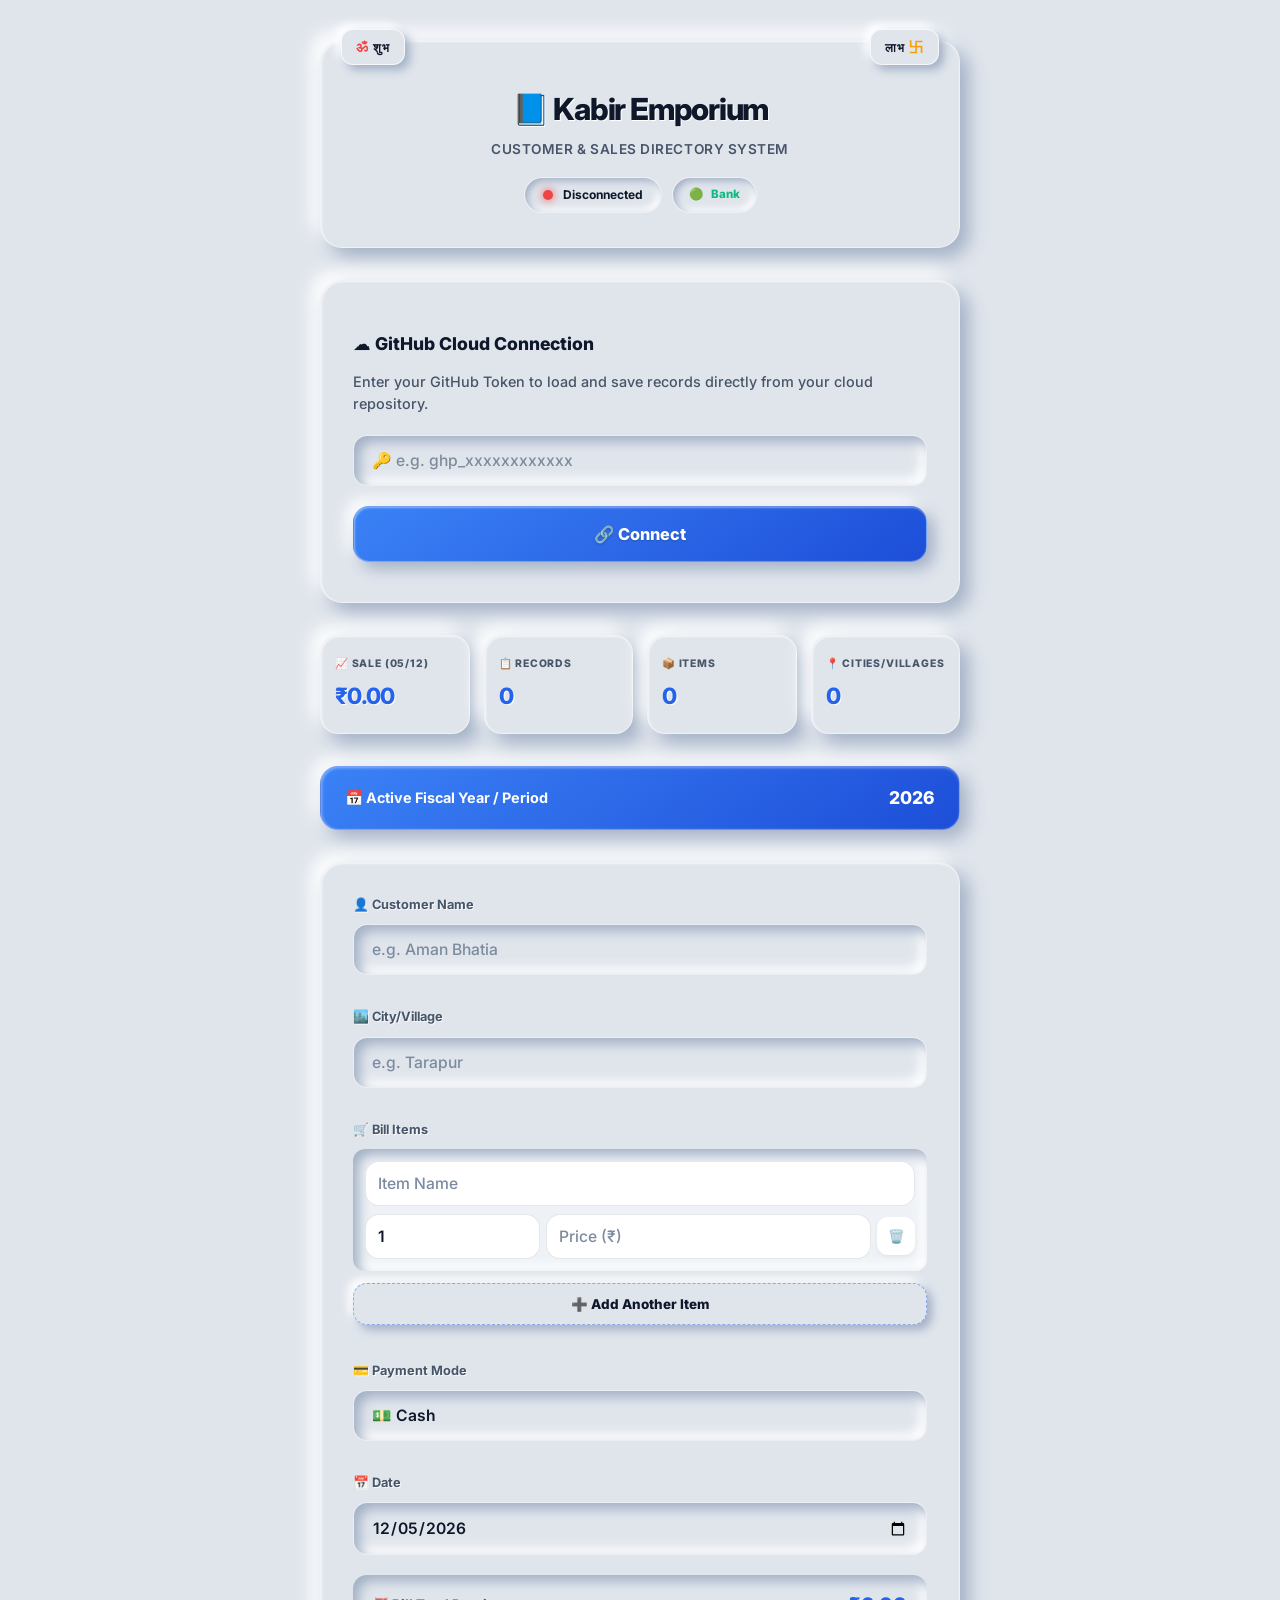
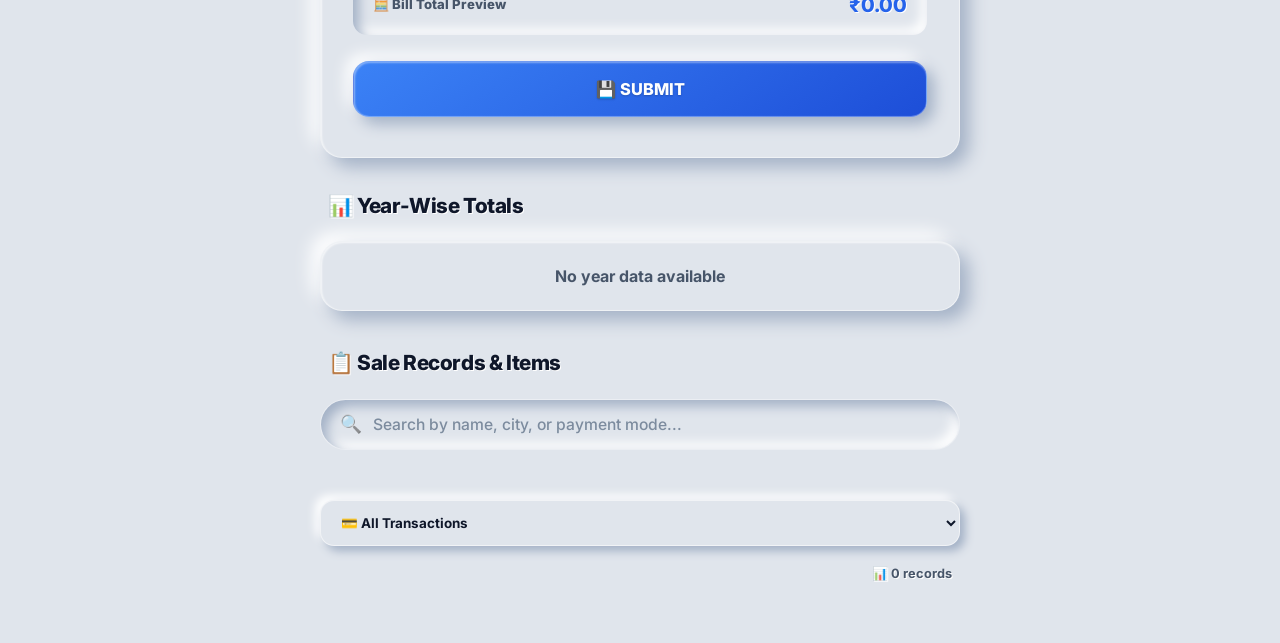
==== index.html @ f7dda031 "Update index.html" ====
<!DOCTYPE html>
<html lang="en">
<head>
  <meta charset="UTF-8">
  <meta name="viewport" content="width=device-width, initial-scale=1.0">
  <meta name="description" content="Customer directory for Kabir Emporium">
  <title>Kabir Emporium Directory</title>
  <link rel="icon" href="data:image/svg+xml,<svg xmlns='http://www.w3.org/2000/svg' viewBox='0 0 100 100'><text y='.9em' font-size='90'>📘</text></svg>">
  <link rel="preconnect" href="https://fonts.googleapis.com">
  <link rel="preconnect" href="https://fonts.gstatic.com" crossorigin>
  <link href="https://fonts.googleapis.com/css2?family=Inter:wght@400;500;600;700;800&display=swap" rel="stylesheet">
  <!-- Links to external style.css -->
  <link rel="stylesheet" href="style.css">
</head>
<body>

  <div class="container">
    <!-- Brand Header Card -->
    <div class="card-3d brand-header-card">
      <span class="shubh-labh-left"><span class="om-symbol">ॐ</span> शुभ</span>
      <span class="shubh-labh-right">लाभ <span class="swastik-symbol">卐</span></span>

      <div class="brand-info">
        <h1 class="brand-title">📘 Kabir Emporium</h1>
        <span class="brand-subtitle">Customer &amp; Sales Directory System</span>
      </div>

      <!-- Pill Container for forced same-line layout -->
      <div class="header-pills-row">
        <div class="sync-pill" onclick="toggleSettingsPanel()" title="Click to configure GitHub Token">
          <div id="status-dot" class="status-dot"></div>
          <span id="status-text">Connecting...</span>
        </div>

        <div id="bank-holiday-pill" class="bank-status-pill">
          <span id="bank-status-icon">🏦</span>
          <span id="bank-status-text">Checking Bank Status...</span>
        </div>
      </div>
    </div>

    <!-- GitHub Settings Panel -->
    <div id="settings-panel" class="card-3d card settings-panel form-card-static" style="display: none;">
      <h3 style="margin-bottom: 12px; font-size: 1.1rem; font-weight: 800;">☁️ GitHub Cloud Connection</h3>
      <p>Enter your GitHub Token to load and save records directly from your cloud repository.</p>
      <div class="form-group" style="margin-bottom: 20px;">
        <input type="password" id="gh-token" name="gh-token" class="form-control" placeholder="🔑 e.g. ghp_xxxxxxxxxxxx" autocomplete="current-password">
      </div>
      <button type="button" class="btn btn-primary" onclick="saveToken()">🔗 Connect</button>
    </div>

    <!-- Dashboard -->
    <div class="dashboard">
      <div class="card-3d stat-item">
        <span class="stat-label" id="stat-day-label">📈 Day Sale</span>
        <span class="stat-value" id="stat-day-sale">₹0.00</span>
      </div>
      <div class="card-3d stat-item">
        <span class="stat-label">📋 Records</span>
        <span class="stat-value" id="stat-records">0</span>
      </div>
      <div class="card-3d stat-item">
        <span class="stat-label">📦 Items</span>
        <span class="stat-value" id="stat-items">0</span>
      </div>
      <div class="card-3d stat-item">
        <span class="stat-label">📍 Cities/Villages</span>
        <span class="stat-value" id="stat-cities">0</span>
      </div>
    </div>

    <!-- Current Year Banner -->
    <div class="year-banner">
      <span>📅 Active Fiscal Year / Period</span>
      <span style="font-size: 1.1rem; font-weight: 800;" id="banner-year">2026</span>
    </div>

    <!-- Add / Edit Record Form -->
    <div class="card-3d card form-card-static">
      <form id="record-form">
        <input type="hidden" id="edit-record-id" name="edit-record-id" value="">

        <div style="display: grid; grid-template-columns: 1fr 1fr; gap: 12px;">
          <div class="form-group" style="grid-column: span 2;">
            <label for="cust-name">👤 Customer Name</label>
            <input type="text" id="cust-name" name="cust-name" list="customer-datalist" class="form-control" required placeholder="e.g. Aman Bhatia" oninput="autoFillCustomerCity()" autocomplete="name">
            <datalist id="customer-datalist"></datalist>
          </div>

          <div class="form-group" style="grid-column: span 2;">
            <label for="cust-city">🏙️ City/Village</label>
            <input type="text" id="cust-city" name="cust-city" class="form-control" required placeholder="e.g. Tarapur" autocomplete="address-level2">
          </div>

          <!-- Multiple Items Container -->
          <div class="form-group" style="grid-column: span 2;">
            <label>🛒 Bill Items</label>
            <div id="bill-items-wrapper" style="display:flex; flex-direction:column; gap:10px; margin-bottom:12px;">
              <!-- Dynamic rows injected here -->
            </div>
            <button type="button" class="btn-secondary-3d add-item-btn" onclick="addBillItemRow()">➕ Add Another Item</button>
          </div>

          <div class="form-group" style="grid-column: span 2;">
            <label for="payment-mode">💳 Payment Mode</label>
            <select id="payment-mode" name="payment-mode" class="form-control" onchange="toggleCreditFields()">
              <option value="Cash">💵 Cash</option>
              <option value="UPI">📱 UPI</option>
              <option value="Credit">📒 Credit (Udhar)</option>
            </select>
          </div>

          <!-- Credit Specific Fields (Hidden by default) -->
          <div id="credit-container" class="credit-box" style="grid-column: span 2; display: none;">
            <div class="form-group" style="margin-bottom: 12px;">
              <label for="credit-deposit">💰 Customer Deposit Amount (₹)</label>
              <input type="number" id="credit-deposit" name="credit-deposit" class="form-control" step="0.01" min="0" value="0" placeholder="e.g. 200.00" oninput="updateLiveTotal()">
            </div>
            <div class="credit-balance-row">
              <span>📌 Remaining Credit Balance:</span>
              <span id="remaining-credit-balance" style="color: var(--danger);">₹0.00</span>
            </div>
          </div>

          <div class="form-group" style="grid-column: span 2;">
            <label for="cust-date">📅 Date</label>
            <input type="date" id="cust-date" name="cust-date" class="form-control" required onchange="updateDashboard()">
          </div>
        </div>

        <div class="live-total-box">
          <span>🧮 Bill Total Preview</span>
          <span id="live-bill-total">₹0.00</span>
        </div>

        <button type="submit" class="btn-primary btn" id="save-btn" style="margin-top: 8px;">💾 SUBMIT</button>
        <button type="button" class="btn-secondary-3d" id="cancel-edit-btn" style="display: none; width: 100%; margin-top: 10px;" onclick="cancelEditMode()">❌ Cancel Editing</button>
      </form>
    </div>

    <!-- Year-Wise Summary Section -->
    <div class="records-section-header">
      <div class="records-title">📊 Year-Wise Totals</div>
    </div>
    <div id="year-summary-container" class="year-grid"></div>

    <!-- Records Section Header -->
    <div class="records-section-header">
      <div class="records-title">📋 Sale Records &amp; Items</div>
    </div>

    <!-- Search Bar -->
    <div class="search-wrapper">
      <span class="search-icon">🔍</span>
      <input type="text" id="search-bar" name="search-bar" class="form-control" placeholder="Search by name, city, or payment mode..." oninput="handleSearchInput()" autocomplete="off">
      <div id="search-suggestions" class="suggestions-dropdown"></div>
    </div>

    <!-- Hovering Cities Bar -->
    <div id="hovering-cities" class="hovering-cities-container"></div>

    <!-- Payment Filter Controls -->
    <div class="filter-controls">
      <select id="filter-payment" name="filter-payment" class="filter-select" onchange="renderRecords()">
        <option value="all">💳 All Transactions</option>
        <option value="Cash">💵 Cash Only</option>
        <option value="UPI">📱 UPI Only</option>
        <option value="Credit">📒 Credit Only</option>
        <option value="PendingCredit">📌 Pending Credit Balances</option>
      </select>
    </div>

    <div class="showing-text" id="showing-count">📊 0 records</div>

    <div id="records-container"></div>
  </div>

  <!-- Toast Notifications -->
  <div id="toast-container"></div>

  <!-- Confirm Modal -->
  <div class="modal-overlay" id="confirm-modal">
    <div class="modal-content">
      <div class="modal-title">⚠️ Delete Record?</div>
      <div class="modal-text">This will immediately update and sync to GitHub.</div>
      <div class="modal-actions">
        <button type="button" class="modal-btn modal-btn-cancel" onclick="closeModal()">❌ Cancel</button>
        <button type="button" class="modal-btn modal-btn-danger" id="confirm-delete-btn">🗑️ Delete &amp; Sync</button>
      </div>
    </div>
  </div>

  <!-- Links to external script.js -->
  <script src="script.js"></script>
</body>
</html>
---- style.css ----
:root {
  /* Neumorphic Soft-UI Base Palette */
  --bg-grad: #e0e5ec;
  --neu-bg: #e0e5ec;
  --surface-3d: linear-gradient(145deg, #f0f5fc, #caced4);
  --surface-hover-3d: linear-gradient(145deg, #f5f9ff, #d2d7de);
  --text-main: #0f172a;
  --text-muted: #475569;
  --border-highlight: rgba(255, 255, 255, 0.75);
  --border-shadow: rgba(163, 177, 198, 0.45);
  --accent: #2563eb;
  --accent-hover: #1d4ed8;
  --accent-depth: #1e3a8a;
  --danger: #ef4444;
  --danger-depth: #991b1b;
  --success: #10b981;
  --warning: #f59e0b;
  --radius: 22px;
  --focus-ring: rgba(37, 99, 235, 0.22);

  /* Neumorphic 3D Extruded & Carved Shadows */
  --shadow-3d: 
    9px 9px 18px #a3b1c6,
    -9px -9px 18px #ffffff,
    inset 1px 1px 2px rgba(255, 255, 255, 0.7);

  --shadow-3d-hover: 
    12px 12px 24px #97a6bc,
    -12px -12px 24px #ffffff,
    inset 1px 1px 2px rgba(255, 255, 255, 0.9);

  --shadow-pressed: 
    inset 6px 6px 12px #a3b1c6,
    inset -6px -6px 12px #ffffff;

  --shadow-pressed-sm: 
    inset 3px 3px 7px #a3b1c6,
    inset -3px -3px 7px #ffffff;

  --transition-smooth: all 0.3s cubic-bezier(0.16, 1, 0.3, 1);
  --transition-spring: all 0.5s cubic-bezier(0.34, 1.56, 0.64, 1);
}

html {
  scroll-behavior: smooth;
}

*, *::before, *::after {
  box-sizing: border-box;
}

body {
  margin: 0;
  font-family: 'Inter', system-ui, -apple-system, BlinkMacSystemFont, sans-serif;
  background: var(--neu-bg);
  color: var(--text-main);
  padding: 40px 16px;
  line-height: 1.5;
  -webkit-font-smoothing: antialiased;
}

input, button, textarea, select {
  font-family: inherit;
}

.container {
  max-width: 640px;
  margin: 0 auto;
  perspective: 1500px;
  animation: fadeIn 0.6s var(--transition-smooth);
}

@keyframes fadeIn {
  from { opacity: 0; transform: translateY(20px) scale(0.98); }
  to { opacity: 1; transform: translateY(0) scale(1); }
}

/* 3D Neumorphic Core Card */
.card-3d {
  background: var(--neu-bg);
  border-radius: var(--radius);
  box-shadow: var(--shadow-3d);
  border: 1px solid rgba(255, 255, 255, 0.5);
  transition: var(--transition-spring);
  position: relative;
}

.card-3d:hover {
  box-shadow: var(--shadow-3d-hover);
  transform: translateY(-3px);
}

.form-card-static:hover {
  transform: none;
  box-shadow: var(--shadow-3d);
}

/* Brand Header Card */
.brand-header-card {
  padding: 38px 28px 28px;
  margin-bottom: 32px;
  display: flex;
  flex-direction: column;
  align-items: center;
  text-align: center;
  gap: 14px;
}

.header-pills-row {
  display: flex;
  gap: 10px;
  justify-content: center;
  align-items: center;
  flex-wrap: nowrap;
  width: 100%;
  overflow-x: auto;
  padding: 4px 2px 6px;
}

/* 3D Shubh Labh Badges */
.shubh-labh-left,
.shubh-labh-right {
  position: absolute;
  top: -12px;
  font-size: 0.75rem;
  font-weight: 800;
  color: var(--text-main);
  letter-spacing: 0.08em;
  background: var(--neu-bg);
  padding: 6px 14px;
  border-radius: 12px;
  box-shadow: 
    5px 5px 10px #a3b1c6,
    -5px -5px 10px #ffffff;
  border: 1px solid rgba(255, 255, 255, 0.75);
  animation: float3D 3s infinite ease-in-out alternate;
}

.om-symbol {
  color: var(--danger);
  font-size: 0.9rem;
}

.swastik-symbol {
  color: var(--warning);
  font-size: 0.9rem;
}

.shubh-labh-left { left: 20px; animation-delay: 0s; }
.shubh-labh-right { right: 20px; animation-delay: 1.5s; }

@keyframes float3D {
  0% { transform: translateY(0) rotateZ(-2deg); }
  100% { transform: translateY(-6px) rotateZ(2deg); }
}

.brand-info {
  display: flex;
  flex-direction: column;
  align-items: center;
  gap: 6px;
  margin-top: 8px;
}

.brand-title {
  font-size: 1.9rem;
  font-weight: 800;
  letter-spacing: -0.04em;
  color: var(--text-main);
  margin: 0;
  display: flex;
  align-items: center;
  justify-content: center;
  gap: 12px;
  text-shadow: 1px 1px 0 #ffffff;
}

.brand-subtitle {
  font-size: 0.85rem;
  font-weight: 600;
  color: var(--text-muted);
  letter-spacing: 0.04em;
  text-transform: uppercase;
}

/* Neumorphic Sync & Bank Pills */
.sync-pill {
  display: inline-flex;
  align-items: center;
  gap: 10px;
  background: var(--neu-bg);
  padding: 8px 18px;
  border-radius: 99px;
  font-size: 0.75rem;
  font-weight: 700;
  color: var(--text-main);
  box-shadow: var(--shadow-pressed-sm);
  border: 1px solid rgba(255, 255, 255, 0.4);
  transition: var(--transition-smooth);
  cursor: pointer;
  white-space: nowrap;
}

.sync-pill:hover {
  transform: scale(1.03);
}

@keyframes blink-sync {
  0%, 100% { opacity: 1; }
  50% { opacity: 0.3; }
}

@keyframes pulse-green {
  0% { box-shadow: 0 0 0 0 rgba(16, 185, 129, 0.7); }
  70% { box-shadow: 0 0 0 8px rgba(16, 185, 129, 0); }
  100% { box-shadow: 0 0 0 0 rgba(16, 185, 129, 0); }
}

.status-dot {
  width: 10px;
  height: 10px;
  border-radius: 50%;
  background: var(--text-muted);
  transition: var(--transition-smooth);
}

.status-dot.active {
  background: var(--success);
  box-shadow: 0 0 10px var(--success);
  animation: pulse-green 2s infinite;
}

.status-dot.error {
  background: var(--danger);
  box-shadow: 0 0 10px var(--danger);
}

.status-dot.syncing {
  background: var(--warning);
  box-shadow: 0 0 10px var(--warning);
  animation: blink-sync 1.2s infinite ease-in-out;
}

.bank-status-pill {
  display: inline-flex;
  align-items: center;
  gap: 8px;
  background: var(--neu-bg);
  padding: 8px 16px;
  border-radius: 99px;
  font-size: 0.72rem;
  font-weight: 800;
  color: var(--text-muted);
  box-shadow: var(--shadow-pressed-sm);
  border: 1px solid rgba(255, 255, 255, 0.4);
  transition: var(--transition-smooth);
  white-space: nowrap;
}

.bank-status-pill.closed {
  color: var(--danger);
}

.bank-status-pill.open {
  color: var(--success);
}

.card {
  padding: 32px;
  margin-bottom: 32px;
}

/* Neumorphic Year Banner */
.year-banner {
  background: linear-gradient(145deg, #3b82f6, #1d4ed8);
  color: #ffffff;
  padding: 18px 24px;
  border-radius: 18px;
  font-size: 0.9rem;
  font-weight: 700;
  display: flex;
  justify-content: space-between;
  align-items: center;
  margin-bottom: 32px;
  border: 1px solid rgba(255, 255, 255, 0.3);
  box-shadow: 
    8px 8px 18px #a3b1c6,
    -8px -8px 18px #ffffff,
    inset 1px 1px 3px rgba(255, 255, 255, 0.4);
  transition: var(--transition-spring);
}

.year-banner:hover {
  transform: translateY(-3px);
}

/* Dashboard 3D Grid */
.dashboard {
  display: grid;
  grid-template-columns: repeat(4, 1fr);
  gap: 14px;
  margin-bottom: 32px;
}

.stat-item {
  display: flex;
  flex-direction: column;
  gap: 8px;
  padding: 20px 14px;
  border-radius: 18px;
}

.stat-label {
  font-size: 0.65rem;
  font-weight: 800;
  color: var(--text-muted);
  text-transform: uppercase;
  letter-spacing: 0.08em;
}

.stat-value {
  font-size: 1.4rem;
  font-weight: 800;
  letter-spacing: -0.03em;
  color: var(--accent);
  text-shadow: 1px 1px 0 #ffffff;
}

@media (max-width: 480px) {
  .dashboard {
    grid-template-columns: 1fr 1fr;
    gap: 12px;
  }
}

/* Year-Wise Breakdown Grid */
.year-grid {
  display: grid;
  grid-template-columns: repeat(auto-fill, minmax(180px, 1fr));
  gap: 14px;
  margin-bottom: 36px;
}

.year-card {
  padding: 22px;
  display: flex;
  flex-direction: column;
  gap: 8px;
}

.year-card-title {
  font-size: 0.85rem;
  font-weight: 800;
  color: var(--text-muted);
  display: flex;
  justify-content: space-between;
  align-items: center;
}

.year-card-total {
  font-size: 1.35rem;
  font-weight: 800;
  letter-spacing: -0.02em;
  color: var(--text-main);
}

/* Neumorphic Carved Forms & Inputs */
.form-group {
  margin-bottom: 20px;
}

.form-group label {
  display: block;
  font-size: 0.8rem;
  font-weight: 700;
  color: var(--text-muted);
  margin-bottom: 10px;
  text-shadow: 1px 1px 0 rgba(255, 255, 255, 0.8);
}

.form-control {
  width: 100%;
  padding: 15px 18px;
  background: var(--neu-bg);
  border: 1px solid rgba(255, 255, 255, 0.35);
  border-radius: 14px;
  font-size: 0.98rem;
  font-weight: 600;
  color: var(--text-main);
  box-shadow: var(--shadow-pressed);
  transition: var(--transition-smooth);
  outline: none;
  appearance: none;
}

.form-control::placeholder {
  color: #7c8b9e;
  font-weight: 500;
}

.form-control:focus {
  border-color: rgba(37, 99, 235, 0.55);
  box-shadow: var(--shadow-pressed), 0 0 0 3px var(--focus-ring);
}

/* Credit & Live Total Carved Boxes */
.credit-box {
  background: var(--neu-bg);
  padding: 16px;
  border-radius: 16px;
  margin-bottom: 12px;
  box-shadow: var(--shadow-pressed);
}

.credit-balance-row {
  font-size: 0.85rem;
  font-weight: 700;
  color: var(--text-muted);
  display: flex;
  justify-content: space-between;
}

.live-total-box {
  background: var(--neu-bg);
  padding: 15px 20px;
  border-radius: 14px;
  display: flex;
  justify-content: space-between;
  align-items: center;
  margin-bottom: 18px;
  box-shadow: var(--shadow-pressed);
  font-weight: 800;
}

.live-total-box span:first-child {
  font-size: 0.82rem;
  color: var(--text-muted);
}

.live-total-box span:last-child {
  font-size: 1.25rem;
  color: var(--accent);
  text-shadow: 1px 1px 0 #ffffff;
}

/* Neumorphic 3D Buttons */
.btn {
  display: inline-block;
  width: 100%;
  padding: 17px;
  border-radius: 16px;
  font-size: 1.02rem;
  font-weight: 800;
  cursor: pointer;
  text-align: center;
  transition: all 0.15s ease;
  outline: none;
  touch-action: manipulation;
  user-select: none;
  -webkit-tap-highlight-color: transparent;
}

.btn-primary {
  background: linear-gradient(145deg, #3b82f6, #1d4ed8);
  color: #ffffff;
  border: 1px solid rgba(255, 255, 255, 0.3);
  box-shadow: 
    7px 7px 15px #a3b1c6,
    -7px -7px 15px #ffffff,
    inset 1px 1px 2px rgba(255, 255, 255, 0.4);
  text-shadow: 0 1px 2px rgba(0, 0, 0, 0.2);
  margin-bottom: 8px;
}

.btn-primary:hover {
  transform: translateY(-2px);
  filter: brightness(1.05);
}

.btn-primary:active {
  transform: translateY(2px);
  box-shadow: inset 4px 4px 8px rgba(15, 23, 42, 0.35);
}

.btn-primary:disabled {
  opacity: 0.6;
  cursor: not-allowed;
}

.btn-secondary-3d {
  flex: 1;
  min-width: 130px;
  background: var(--neu-bg);
  color: var(--text-main);
  border: 1px solid rgba(255, 255, 255, 0.55);
  padding: 12px 16px;
  border-radius: 14px;
  font-size: 0.84rem;
  font-weight: 800;
  cursor: pointer;
  display: inline-flex;
  align-items: center;
  justify-content: center;
  gap: 8px;
  box-shadow: 
    5px 5px 10px #a3b1c6,
    -5px -5px 10px #ffffff;
  transition: all 0.15s ease;
  margin-bottom: 4px;
}

.btn-secondary-3d:hover {
  transform: translateY(-2px);
  color: var(--accent);
}

.btn-secondary-3d:active {
  transform: translateY(1px);
  box-shadow: var(--shadow-pressed-sm);
}

.add-item-btn {
  width: 100%;
  border: 1px dashed rgba(37, 99, 235, 0.45);
}

/* Filter Controls */
.filter-controls {
  display: flex;
  gap: 10px;
  margin-bottom: 18px;
  flex-wrap: wrap;
  width: 100%;
}

.filter-select {
  flex: 1;
  min-width: 220px;
  width: 100%;
  padding: 13px 16px;
  border-radius: 14px;
  background: var(--neu-bg);
  border: 1px solid rgba(255, 255, 255, 0.55);
  font-size: 0.84rem;
  font-weight: 700;
  color: var(--text-main);
  box-shadow: 
    5px 5px 10px #a3b1c6,
    -5px -5px 10px #ffffff;
  cursor: pointer;
  outline: none;
}

.records-section-header {
  display: flex;
  justify-content: space-between;
  align-items: center;
  margin-bottom: 20px;
  padding: 0 8px;
}

.records-title {
  font-size: 1.3rem;
  font-weight: 800;
  letter-spacing: -0.02em;
  text-shadow: 1px 1px 0 #ffffff;
}

/* Search & Autocomplete */
.search-wrapper {
  position: relative;
  margin-bottom: 14px;
}

.search-wrapper input {
  padding-left: 52px;
  border-radius: 99px;
  background: var(--neu-bg);
}

.search-icon {
  position: absolute;
  left: 20px;
  top: 50%;
  transform: translateY(-50%);
  opacity: 0.65;
  font-size: 1.1rem;
  transition: var(--transition-smooth);
}

.search-wrapper input:focus ~ .search-icon {
  opacity: 1;
  color: var(--accent);
}

.suggestions-dropdown {
  position: absolute;
  top: calc(100% + 12px);
  left: 0;
  right: 0;
  background: var(--neu-bg);
  border-radius: 16px;
  box-shadow: var(--shadow-3d-hover);
  border: 1px solid rgba(255, 255, 255, 0.6);
  z-index: 100;
  max-height: 220px;
  overflow-y: auto;
  display: none;
  padding: 8px;
}

.suggestions-dropdown.active {
  display: block;
  animation: fadeIn 0.2s var(--transition-smooth);
}

.suggestion-item {
  padding: 12px 18px;
  font-size: 0.9rem;
  font-weight: 600;
  cursor: pointer;
  display: flex;
  justify-content: space-between;
  align-items: center;
  border-radius: 10px;
  transition: var(--transition-smooth);
}

.suggestion-item:hover {
  box-shadow: var(--shadow-pressed-sm);
  color: var(--accent);
}

/* Hovering Cities Bar */
.hovering-cities-container {
  display: flex;
  gap: 12px;
  overflow-x: auto;
  padding: 8px 6px 16px;
  margin-bottom: 12px;
  scrollbar-width: none;
}

.hovering-cities-container::-webkit-scrollbar {
  display: none;
}

.city-hover-pill {
  display: inline-flex;
  align-items: center;
  gap: 8px;
  background: var(--neu-bg);
  border: 1px solid rgba(255, 255, 255, 0.55);
  padding: 8px 18px;
  border-radius: 99px;
  font-size: 0.8rem;
  font-weight: 700;
  color: var(--text-muted);
  cursor: pointer;
  white-space: nowrap;
  box-shadow: 
    5px 5px 10px #a3b1c6,
    -5px -5px 10px #ffffff;
  transition: var(--transition-spring);
}

.city-hover-pill:hover,
.city-hover-pill.active {
  background: linear-gradient(145deg, #3b82f6, #1d4ed8);
  color: #ffffff;
  border-color: rgba(255, 255, 255, 0.3);
  transform: translateY(-2px);
}

.showing-text {
  text-align: right;
  font-size: 0.8rem;
  font-weight: 700;
  color: var(--text-muted);
  margin-top: 0;
  margin-bottom: 20px;
  padding-right: 8px;
  text-shadow: 1px 1px 0 #ffffff;
}

/* Neumorphic Record Cards */
.record-card {
  padding: 22px;
  margin-bottom: 18px;
  overflow: hidden;
  border-radius: var(--radius);
  background: var(--neu-bg);
  box-shadow: var(--shadow-3d);
  border: 1px solid rgba(255, 255, 255, 0.55);
  position: relative;
}

.record-card::before {
  content: "";
  position: absolute;
  left: 0;
  top: 0;
  bottom: 0;
  width: 5px;
  background: linear-gradient(180deg, #60a5fa, var(--accent));
}

.record-header {
  display: grid;
  grid-template-columns: auto minmax(0, 1fr) auto;
  align-items: start;
  gap: 9px;
  margin-bottom: 15px;
  padding-bottom: 12px;
  border-bottom: 1px solid rgba(148, 163, 184, 0.25);
}

.record-date {
  grid-column: 1;
  grid-row: 1;
  justify-self: start;
  padding-top: 8px;
  color: var(--text-muted);
  font-size: 0.76rem;
  font-weight: 700;
  white-space: nowrap;
}

.record-header-meta {
  grid-column: 2;
  grid-row: 1;
  display: flex;
  justify-content: center;
  align-items: center;
  flex-wrap: wrap;
  gap: 7px;
  min-width: 0;
}

.record-city {
  max-width: 100%;
  overflow: hidden;
  text-overflow: ellipsis;
  white-space: nowrap;
  cursor: pointer;
}

.record-header .record-payment {
  white-space: nowrap;
}

.record-header .record-actions {
  grid-column: 3;
  grid-row: 1;
  justify-self: end;
}

.record-name {
  font-weight: 800;
  font-size: 1.08rem;
  line-height: 1.3;
  letter-spacing: -0.025em;
  color: var(--text-main);
  overflow-wrap: anywhere;
}

.record-payment {
  display: inline-flex;
  align-items: center;
  max-width: 100%;
  padding: 5px 10px;
  border-radius: 10px;
  background: var(--neu-bg);
  box-shadow: var(--shadow-pressed-sm);
  color: #1d4ed8;
  font-size: 0.72rem;
  font-weight: 750;
  overflow-wrap: anywhere;
}

.badge {
  display: inline-flex;
  align-items: center;
  background: var(--neu-bg);
  box-shadow: var(--shadow-pressed-sm);
  color: #1e40af;
  padding: 6px 11px;
  border-radius: 10px;
  font-size: 0.73rem;
  font-weight: 750;
  border: 1px solid rgba(255, 255, 255, 0.4);
  transition: var(--transition-smooth);
}

.record-items-panel {
  background: var(--neu-bg);
  box-shadow: var(--shadow-pressed-sm);
  padding: 13px 15px;
  border-radius: 14px;
  margin-top: 14px;
}

.record-items-title {
  font-size: 0.68rem;
  font-weight: 800;
  color: #64748b;
  margin-bottom: 7px;
  text-transform: uppercase;
  letter-spacing: 0.09em;
}

.record-item-line {
  display: flex;
  justify-content: space-between;
  align-items: center;
  gap: 12px;
  padding: 8px 0;
  font-size: 0.82rem;
  border-bottom: 1px solid rgba(148, 163, 184, 0.2);
}

.record-item-line:last-child {
  border-bottom: 0;
  padding-bottom: 1px;
}

.record-item-name {
  min-width: 0;
  font-weight: 650;
  color: var(--text-main);
  overflow-wrap: anywhere;
}

.record-item-qty {
  color: var(--text-muted);
  font-size: 0.73rem;
  font-weight: 550;
}

.record-item-price {
  flex-shrink: 0;
  font-weight: 750;
  color: var(--text-main);
  font-variant-numeric: tabular-nums;
}

.record-details {
  display: flex;
  justify-content: space-between;
  align-items: center;
  gap: 12px;
  margin-top: 14px;
  padding: 13px 2px 0;
  border-top: 1px solid rgba(148, 163, 184, 0.25);
}

.record-calc {
  font-size: 0.78rem;
  font-weight: 700;
  color: var(--text-muted);
}

.record-total {
  font-weight: 850;
  font-size: 1.35rem;
  letter-spacing: -0.035em;
  color: var(--accent);
  font-variant-numeric: tabular-nums;
  text-shadow: 1px 1px 0 #ffffff;
}

.record-actions {
  display: flex;
  gap: 8px;
  flex-shrink: 0;
}

.btn-icon {
  width: 38px;
  height: 38px;
  padding: 8px;
  border-radius: 11px;
  background: var(--neu-bg);
  box-shadow: 
    4px 4px 8px #a3b1c6,
    -4px -4px 8px #ffffff;
  border: 1px solid rgba(255, 255, 255, 0.6);
  color: var(--text-muted);
  cursor: pointer;
  display: inline-flex;
  align-items: center;
  justify-content: center;
  transition: var(--transition-spring);
}

.btn-icon:hover {
  color: var(--danger);
  transform: translateY(-2px);
}

.btn-icon:active {
  box-shadow: var(--shadow-pressed-sm);
}

.btn-icon.edit:hover {
  color: var(--accent);
}

@media (max-width: 520px) {
  .record-card { padding: 17px 15px 16px 18px; }
  .record-header { grid-template-columns: auto minmax(0, 1fr) auto; gap: 7px; }
  .record-date { padding-top: 7px; font-size: 0.69rem; }
  .record-header-meta { gap: 5px; justify-content: center; }
  .record-city, .record-payment { font-size: 0.67rem; }
  .record-actions { gap: 5px; }
  .record-name { font-size: 1rem; }
  .btn-icon { width: 34px; height: 34px; }
  .record-total { font-size: 1.2rem; }
  .record-item-line { font-size: 0.78rem; }
}

.settings-panel p {
  font-size: 0.9rem;
  font-weight: 500;
  color: var(--text-muted);
  margin-bottom: 20px;
}

/* Toast Notifications */
#toast-container {
  position: fixed;
  bottom: 32px;
  left: 50%;
  transform: translateX(-50%);
  display: flex;
  flex-direction: column;
  gap: 12px;
  z-index: 9999;
  pointer-events: none;
}

.toast {
  background: var(--text-main);
  color: #ffffff;
  padding: 15px 30px;
  border-radius: 99px;
  font-size: 0.9rem;
  font-weight: 700;
  box-shadow: 0 10px 25px rgba(15, 23, 42, 0.3);
  animation: toastEnter 0.4s cubic-bezier(0.34, 1.56, 0.64, 1);
  white-space: nowrap;
}

@keyframes toastEnter {
  from { opacity: 0; transform: translateY(40px) scale(0.9); }
  to { opacity: 1; transform: translateY(0) scale(1); }
}

/* Confirm Modal */
.modal-overlay {
  position: fixed;
  inset: 0;
  background: rgba(224, 229, 236, 0.75);
  backdrop-filter: blur(8px);
  display: none;
  place-items: center;
  z-index: 1000;
  opacity: 0;
  transition: opacity 0.3s ease;
}

.modal-overlay.active {
  display: grid;
  opacity: 1;
}

.modal-content {
  background: var(--neu-bg);
  padding: 34px 30px;
  border-radius: 24px;
  width: 90%;
  max-width: 360px;
  text-align: center;
  box-shadow: var(--shadow-3d-hover);
  border: 1px solid rgba(255, 255, 255, 0.65);
  transform: scale(0.92);
  transition: var(--transition-spring);
}

.modal-overlay.active .modal-content {
  transform: scale(1);
}

.modal-title {
  font-weight: 800;
  font-size: 1.3rem;
  margin-bottom: 12px;
  color: var(--text-main);
}

.modal-text {
  font-size: 0.9rem;
  font-weight: 500;
  color: var(--text-muted);
  margin-bottom: 28px;
}

.modal-actions {
  display: flex;
  gap: 12px;
}

.modal-btn {
  flex: 1;
  padding: 15px;
  border-radius: 14px;
  font-weight: 800;
  cursor: pointer;
  font-size: 0.92rem;
  transition: all 0.15s ease;
}

.modal-btn-cancel {
  background: var(--neu-bg);
  color: var(--text-main);
  border: 1px solid rgba(255, 255, 255, 0.6);
  box-shadow: 
    5px 5px 10px #a3b1c6,
    -5px -5px 10px #ffffff;
}

.modal-btn-danger {
  background: linear-gradient(145deg, #f87171, #dc2626);
  color: #ffffff;
  border: 1px solid rgba(255, 255, 255, 0.3);
  box-shadow: 
    5px 5px 10px #a3b1c6,
    -5px -5px 10px #ffffff;
}
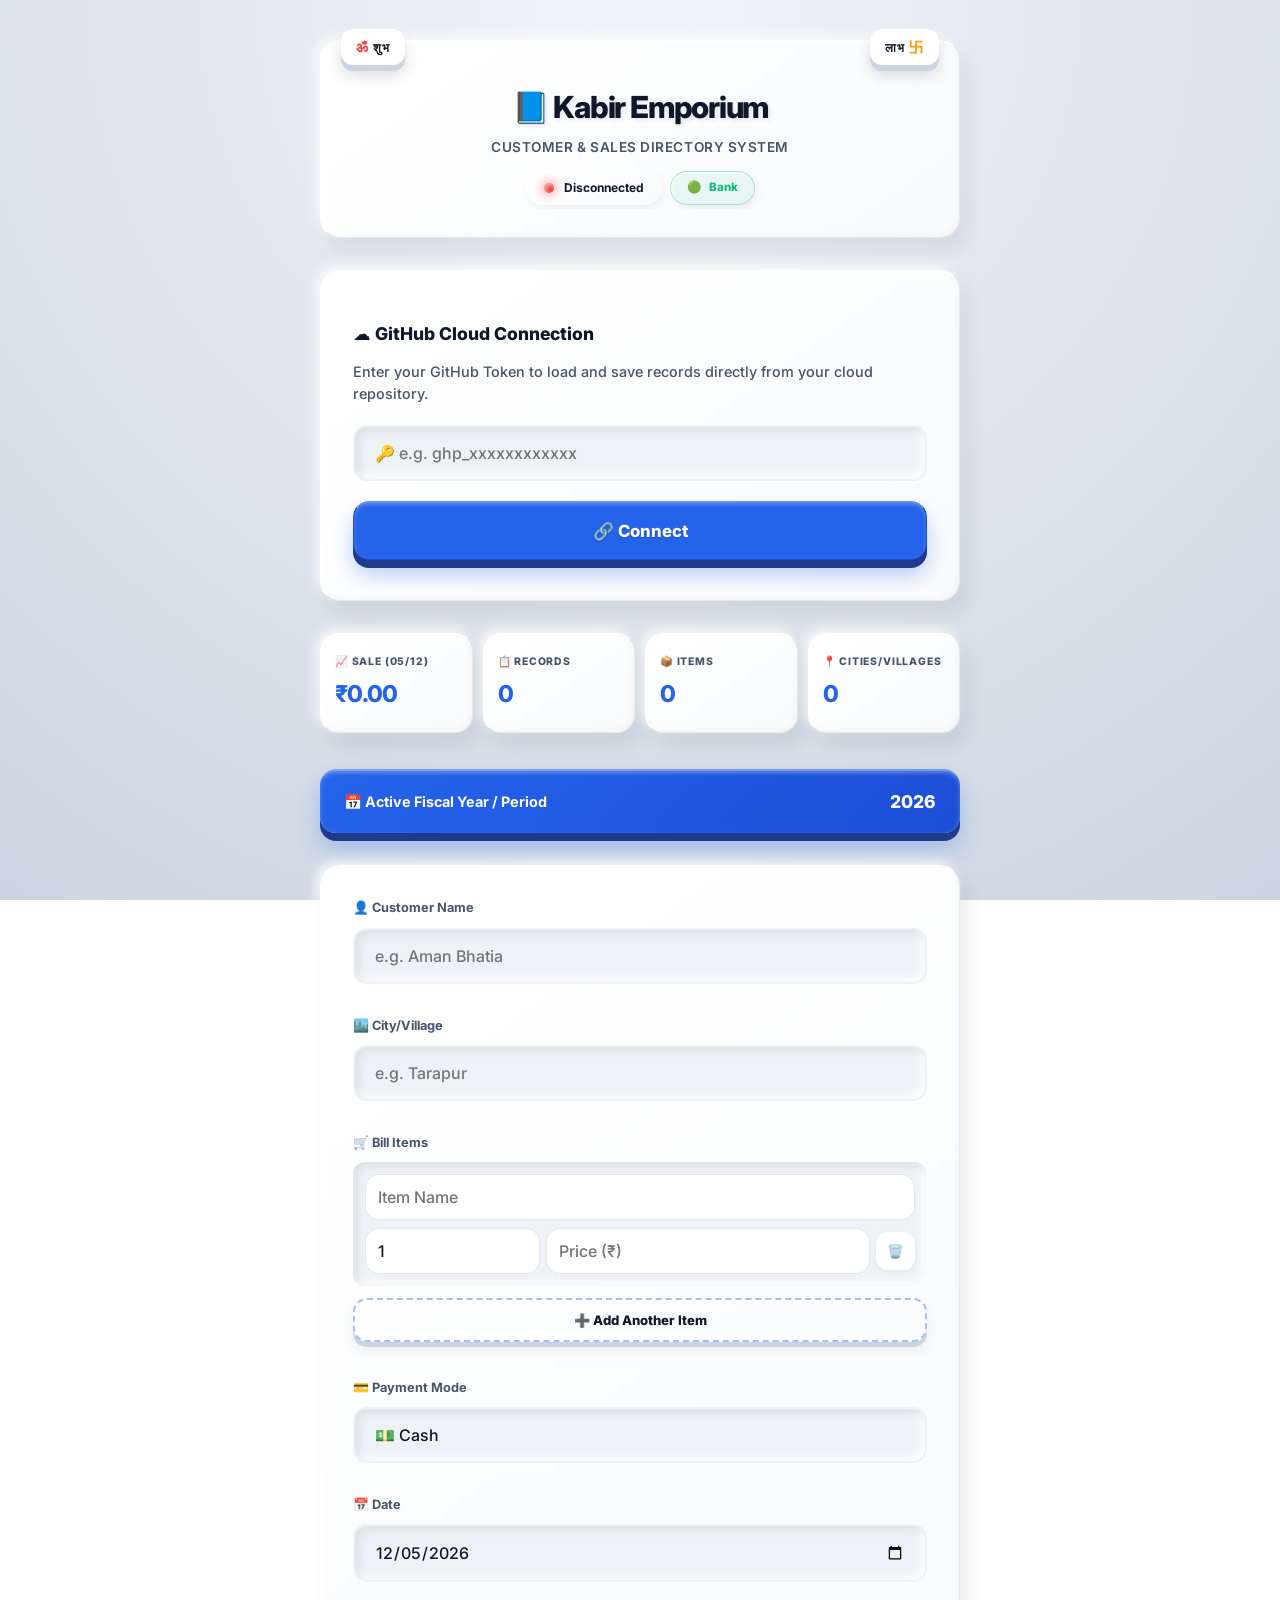
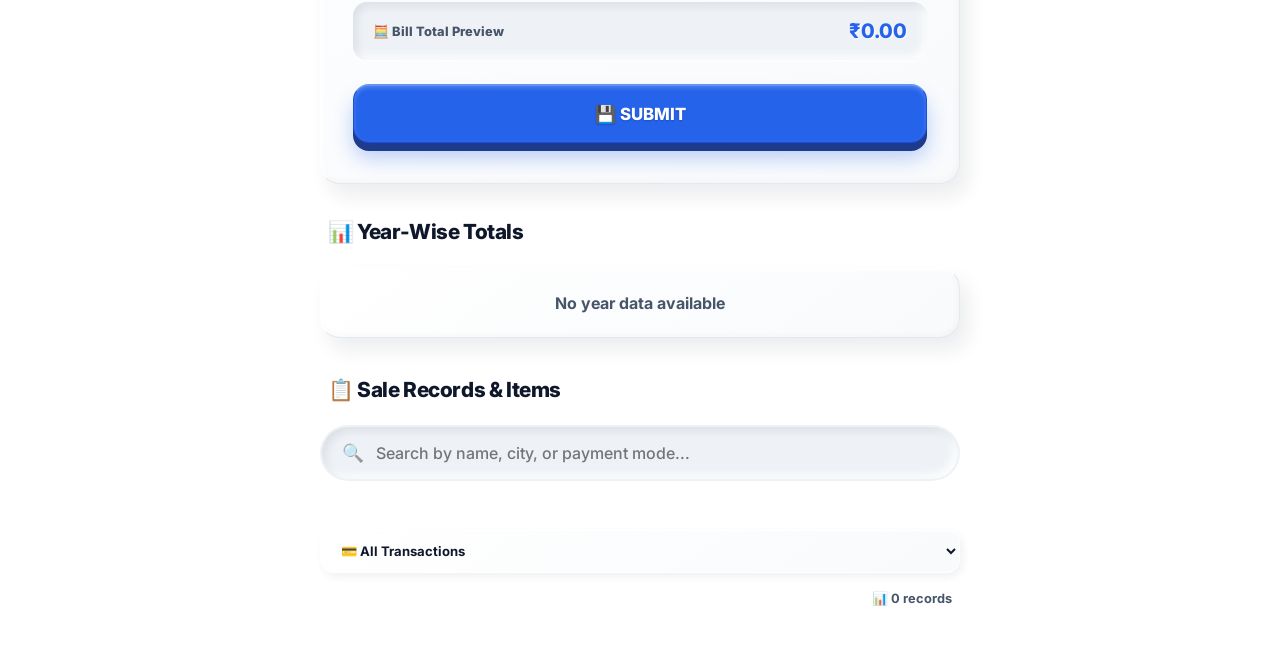
==== commit 116f1ccb: "Rename index (7).html to index.html" ====
--- a/index.html
+++ b/index.html
@@ -9,8 +9,784 @@
   <link rel="preconnect" href="https://fonts.googleapis.com">
   <link rel="preconnect" href="https://fonts.gstatic.com" crossorigin>
   <link href="https://fonts.googleapis.com/css2?family=Inter:wght@400;500;600;700;800&display=swap" rel="stylesheet">
-  <!-- Links to external style.css -->
-  <link rel="stylesheet" href="style.css">
+  <style>
+    :root {
+      --bg-grad: radial-gradient(circle at 50% 0%, #f1f5f9 0%, #cbd5e1 100%);
+      --surface-3d: linear-gradient(145deg, #ffffff, #f8fafc);
+      --surface-hover-3d: linear-gradient(145deg, #ffffff, #f1f5f9);
+      --text-main: #0f172a;
+      --text-muted: #475569;
+      --border-highlight: rgba(255, 255, 255, 0.9);
+      --border-shadow: rgba(203, 213, 225, 0.5);
+      --accent: #2563eb;
+      --accent-hover: #1d4ed8;
+      --accent-depth: #1e3a8a;
+      --danger: #ef4444;
+      --danger-depth: #991b1b;
+      --success: #10b981;
+      --warning: #f59e0b;
+      --radius: 20px;
+      --focus-ring: rgba(37, 99, 235, 0.25);
+
+      /* 3D Shadows */
+      --shadow-3d:
+        8px 12px 20px rgba(15, 23, 42, 0.08),
+        -4px -4px 12px rgba(255, 255, 255, 0.8),
+        inset 2px 2px 4px rgba(255, 255, 255, 1),
+        inset -2px -2px 6px rgba(15, 23, 42, 0.03);
+      --shadow-3d-hover:
+        12px 18px 28px rgba(15, 23, 42, 0.12),
+        -6px -6px 16px rgba(255, 255, 255, 0.9),
+        inset 2px 2px 4px rgba(255, 255, 255, 1),
+        inset -2px -2px 6px rgba(15, 23, 42, 0.04);
+      --shadow-pressed:
+        inset 4px 4px 8px rgba(15, 23, 42, 0.08),
+        inset -4px -4px 8px rgba(255, 255, 255, 0.9),
+        0 2px 2px rgba(255, 255, 255, 0.6);
+
+      --transition-smooth: all 0.3s cubic-bezier(0.16, 1, 0.3, 1);
+      --transition-spring: all 0.5s cubic-bezier(0.34, 1.56, 0.64, 1);
+    }
+
+    html { scroll-behavior: smooth; }
+    *, *::before, *::after { box-sizing: border-box; }
+
+    body {
+      margin: 0;
+      font-family: 'Inter', system-ui, -apple-system, BlinkMacSystemFont, sans-serif;
+      background: var(--bg-grad);
+      background-attachment: fixed;
+      color: var(--text-main);
+      padding: 40px 16px;
+      line-height: 1.5;
+      -webkit-font-smoothing: antialiased;
+    }
+
+    input, button, textarea, select { font-family: inherit; }
+
+    .container {
+      max-width: 640px;
+      margin: 0 auto;
+      perspective: 1500px;
+      animation: fadeIn 0.6s var(--transition-smooth);
+    }
+
+    @keyframes fadeIn {
+      from { opacity: 0; transform: translateY(20px) scale(0.98); }
+      to { opacity: 1; transform: translateY(0) scale(1); }
+    }
+
+    /* 3D Core Card Style */
+    .card-3d {
+      background: var(--surface-3d);
+      border-radius: var(--radius);
+      box-shadow: var(--shadow-3d);
+      border-top: 1px solid var(--border-highlight);
+      border-left: 1px solid var(--border-highlight);
+      border-right: 1px solid var(--border-shadow);
+      border-bottom: 1px solid var(--border-shadow);
+      transition: var(--transition-spring);
+      position: relative;
+    }
+
+    .card-3d:hover {
+      box-shadow: var(--shadow-3d-hover);
+      transform: translateY(-4px);
+    }
+
+    .form-card-static:hover {
+      transform: none;
+      box-shadow: var(--shadow-3d-hover);
+    }
+
+    /* Brand Header Card */
+    .brand-header-card {
+      padding: 36px 28px 28px;
+      margin-bottom: 32px;
+      display: flex;
+      flex-direction: column;
+      align-items: center;
+      text-align: center;
+      gap: 14px;
+    }
+
+    /* 3D Shubh Labh */
+    .shubh-labh-left, .shubh-labh-right {
+      position: absolute;
+      top: -12px;
+      font-size: 0.75rem;
+      font-weight: 800;
+      color: var(--text-main);
+      letter-spacing: 0.08em;
+      background: #ffffff;
+      padding: 6px 14px;
+      border-radius: 12px;
+      box-shadow:
+        0 6px 0 #cbd5e1,
+        0 10px 15px rgba(15, 23, 42, 0.15),
+        inset 0 2px 2px rgba(255, 255, 255, 1);
+      border: 1px solid rgba(255, 255, 255, 0.8);
+      animation: float3D 3s infinite ease-in-out alternate;
+    }
+
+    .om-symbol { color: var(--danger); font-size: 0.9rem; text-shadow: 0 1px 1px rgba(239, 68, 68, 0.4); }
+    .swastik-symbol { color: var(--warning); font-size: 0.9rem; text-shadow: 0 1px 1px rgba(245, 158, 11, 0.4); }
+
+    .shubh-labh-left { left: 20px; animation-delay: 0s; }
+    .shubh-labh-right { right: 20px; animation-delay: 1.5s; }
+
+    @keyframes float3D {
+      0% { transform: translateY(0) rotateZ(-2deg); }
+      100% { transform: translateY(-8px) rotateZ(2deg); }
+    }
+
+    .brand-info { display: flex; flex-direction: column; align-items: center; gap: 6px; margin-top: 8px; }
+
+    .brand-title {
+      font-size: 1.9rem;
+      font-weight: 800;
+      letter-spacing: -0.04em;
+      color: var(--text-main);
+      margin: 0;
+      display: flex;
+      align-items: center;
+      justify-content: center;
+      gap: 12px;
+      text-shadow: 2px 2px 4px rgba(15, 23, 42, 0.1);
+    }
+
+    .brand-subtitle {
+      font-size: 0.85rem;
+      font-weight: 600;
+      color: var(--text-muted);
+      letter-spacing: 0.04em;
+      text-transform: uppercase;
+    }
+
+    /* 3D Sync Pill */
+    .sync-pill {
+      display: inline-flex;
+      align-items: center;
+      gap: 10px;
+      background: var(--surface-3d);
+      padding: 8px 18px;
+      border-radius: 99px;
+      font-size: 0.75rem;
+      font-weight: 700;
+      color: var(--text-main);
+      box-shadow:
+        3px 4px 8px rgba(15, 23, 42, 0.06),
+        -2px -2px 6px rgba(255, 255, 255, 0.8),
+        inset 1px 1px 2px rgba(255, 255, 255, 1);
+      transition: var(--transition-smooth);
+      cursor: pointer;
+    }
+
+    .sync-pill:hover {
+      transform: scale(1.05);
+      box-shadow: 5px 6px 12px rgba(15, 23, 42, 0.1), -3px -3px 8px rgba(255, 255, 255, 0.9);
+    }
+
+    @keyframes blink-sync {
+      0%, 100% { opacity: 1; }
+      50% { opacity: 0.3; }
+    }
+
+    @keyframes pulse-green {
+      0% { box-shadow: 0 0 0 0 rgba(16, 185, 129, 0.7), inset 2px 2px 4px rgba(255, 255, 255, 0.6); }
+      70% { box-shadow: 0 0 0 10px rgba(16, 185, 129, 0), inset 2px 2px 4px rgba(255, 255, 255, 0.6); }
+      100% { box-shadow: 0 0 0 0 rgba(16, 185, 129, 0), inset 2px 2px 4px rgba(255, 255, 255, 0.6); }
+    }
+
+    .status-dot {
+      width: 10px;
+      height: 10px;
+      border-radius: 50%;
+      background: var(--text-muted);
+      box-shadow: inset 1px 1px 2px rgba(255, 255, 255, 0.5), inset -1px -1px 2px rgba(0, 0, 0, 0.2);
+      transition: var(--transition-smooth);
+    }
+
+    .status-dot.active {
+      background: var(--success);
+      box-shadow: 0 0 12px var(--success), inset 2px 2px 4px rgba(255, 255, 255, 0.6);
+      animation: pulse-green 2s infinite cubic-bezier(0.66, 0, 0, 1);
+    }
+
+    .status-dot.error {
+      background: var(--danger);
+      box-shadow: 0 0 12px var(--danger), inset 2px 2px 4px rgba(255, 255, 255, 0.6);
+    }
+
+    .status-dot.syncing {
+      background: var(--warning);
+      box-shadow: 0 0 12px var(--warning), inset 2px 2px 4px rgba(255, 255, 255, 0.6);
+      animation: blink-sync 1.2s infinite ease-in-out;
+    }
+
+    /* Bank Holiday Pill */
+    .bank-status-pill {
+      display: inline-flex;
+      align-items: center;
+      gap: 8px;
+      background: var(--surface-3d);
+      padding: 7px 16px;
+      border-radius: 99px;
+      font-size: 0.72rem;
+      font-weight: 800;
+      color: var(--text-muted);
+      box-shadow:
+        3px 4px 8px rgba(15, 23, 42, 0.06),
+        -2px -2px 6px rgba(255, 255, 255, 0.8),
+        inset 1px 1px 2px rgba(255, 255, 255, 1);
+      border: 1px solid var(--border-highlight);
+      transition: var(--transition-smooth);
+    }
+
+    .bank-status-pill.closed {
+      color: var(--danger);
+      background: rgba(239, 68, 68, 0.08);
+      border-color: rgba(239, 68, 68, 0.3);
+    }
+
+    .bank-status-pill.open {
+      color: var(--success);
+      background: rgba(16, 185, 129, 0.08);
+      border-color: rgba(16, 185, 129, 0.3);
+    }
+
+    .card { padding: 32px; margin-bottom: 32px; }
+
+    /* Chunky 3D Year Banner */
+    .year-banner {
+      background: linear-gradient(135deg, var(--accent), var(--accent-hover));
+      color: #ffffff;
+      padding: 18px 24px;
+      border-radius: 16px;
+      font-size: 0.9rem;
+      font-weight: 700;
+      display: flex;
+      justify-content: space-between;
+      align-items: center;
+      margin-bottom: 32px;
+      border-top: 2px solid rgba(255, 255, 255, 0.4);
+      box-shadow:
+        0 8px 0 var(--accent-depth),
+        0 15px 25px rgba(37, 99, 235, 0.3),
+        inset 0 2px 4px rgba(255, 255, 255, 0.3);
+      transition: var(--transition-spring);
+    }
+
+    .year-banner:hover {
+      transform: translateY(-4px);
+      box-shadow:
+        0 12px 0 var(--accent-depth),
+        0 20px 30px rgba(37, 99, 235, 0.4),
+        inset 0 2px 4px rgba(255, 255, 255, 0.4);
+    }
+
+    /* Dashboard 3D Grid (Reduced Column Gap) */
+    .dashboard { display: grid; grid-template-columns: repeat(4, 1fr); gap: 10px; margin-bottom: 36px; }
+
+    .stat-item { display: flex; flex-direction: column; gap: 8px; padding: 20px 14px; border-radius: 18px; }
+    .stat-label { font-size: 0.65rem; font-weight: 800; color: var(--text-muted); text-transform: uppercase; letter-spacing: 0.08em; }
+    .stat-value { font-size: 1.45rem; font-weight: 800; letter-spacing: -0.03em; color: var(--accent); text-shadow: 1px 1px 0 rgba(255, 255, 255, 1); }
+
+    @media (max-width: 480px) {
+      .dashboard { grid-template-columns: 1fr 1fr; gap: 10px; }
+    }
+
+    /* Year-Wise Breakdown Grid (Reduced Column Gap) */
+    .year-grid { display: grid; grid-template-columns: repeat(auto-fill, minmax(180px, 1fr)); gap: 10px; margin-bottom: 36px; }
+    .year-card { padding: 22px; display: flex; flex-direction: column; gap: 8px; }
+    .year-card-title { font-size: 0.85rem; font-weight: 800; color: var(--text-muted); display: flex; justify-content: space-between; align-items: center; }
+    .year-card-total { font-size: 1.35rem; font-weight: 800; letter-spacing: -0.02em; color: var(--text-main); }
+
+    /* 3D Forms & Inputs */
+    .form-group { margin-bottom: 20px; }
+
+    .form-group label {
+      display: block;
+      font-size: 0.8rem;
+      font-weight: 700;
+      color: var(--text-muted);
+      margin-bottom: 10px;
+      text-shadow: 1px 1px 0 rgba(255, 255, 255, 0.8);
+    }
+
+    .form-control {
+      width: 100%;
+      padding: 16px 20px;
+      background: #eef2f6;
+      border: 2px solid transparent;
+      border-radius: 14px;
+      font-size: 1rem;
+      font-weight: 500;
+      color: var(--text-main);
+      box-shadow: var(--shadow-pressed);
+      transition: var(--transition-smooth);
+      outline: none;
+      appearance: none;
+    }
+
+    .form-control:focus {
+      background: #ffffff;
+      border-color: var(--accent);
+      box-shadow: inset 2px 2px 4px rgba(15, 23, 42, 0.04), 0 0 0 4px var(--focus-ring);
+    }
+
+    /* Live Total Preview Box */
+    .live-total-box {
+      background: #eef2f6;
+      padding: 14px 20px;
+      border-radius: 14px;
+      display: flex;
+      justify-content: space-between;
+      align-items: center;
+      margin-bottom: 16px;
+      box-shadow: var(--shadow-pressed);
+      font-weight: 800;
+    }
+    .live-total-box span:first-child { font-size: 0.8rem; color: var(--text-muted); }
+    .live-total-box span:last-child { font-size: 1.25rem; color: var(--accent); text-shadow: 1px 1px 0 rgba(255, 255, 255, 1); }
+
+    /* Chunky 3D Buttons */
+    .btn {
+      display: inline-block;
+      width: 100%;
+      padding: 18px;
+      border-radius: 16px;
+      font-size: 1.05rem;
+      font-weight: 800;
+      cursor: pointer;
+      text-align: center;
+      transition: transform 0.1s cubic-bezier(0.4, 0, 0.2, 1), box-shadow 0.1s cubic-bezier(0.4, 0, 0.2, 1);
+      outline: none;
+      touch-action: manipulation;
+      user-select: none;
+      -webkit-tap-highlight-color: transparent;
+    }
+
+    .btn-primary {
+      background: var(--accent);
+      color: #ffffff;
+      border: 1px solid var(--accent-hover);
+      border-top: 2px solid rgba(255, 255, 255, 0.3);
+      box-shadow:
+        0 8px 0 var(--accent-depth),
+        0 15px 20px rgba(37, 99, 235, 0.3),
+        inset 0 2px 4px rgba(255, 255, 255, 0.2);
+      text-shadow: 0 1px 2px rgba(0, 0, 0, 0.2);
+      margin-bottom: 8px;
+    }
+
+    .btn-primary:hover {
+      transform: translateY(-2px);
+      box-shadow:
+        0 10px 0 var(--accent-depth),
+        0 20px 25px rgba(37, 99, 235, 0.4),
+        inset 0 2px 4px rgba(255, 255, 255, 0.3);
+    }
+
+    .btn-primary:active {
+      transform: translateY(8px);
+      box-shadow:
+        0 0px 0 var(--accent-depth),
+        0 2px 5px rgba(37, 99, 235, 0.4),
+        inset 0 4px 6px rgba(0, 0, 0, 0.2);
+      border-top: 1px solid transparent;
+    }
+
+    .btn-primary:disabled {
+      opacity: 0.6;
+      cursor: not-allowed;
+      transform: translateY(8px);
+      box-shadow: 0 0px 0 var(--accent-depth);
+    }
+
+    .btn-secondary-3d {
+      flex: 1;
+      min-width: 130px;
+      background: var(--surface-3d);
+      color: var(--text-main);
+      border: 1px solid var(--border-highlight);
+      padding: 12px 16px;
+      border-radius: 14px;
+      font-size: 0.82rem;
+      font-weight: 800;
+      cursor: pointer;
+      display: inline-flex;
+      align-items: center;
+      justify-content: center;
+      gap: 8px;
+      box-shadow:
+        0 5px 0 #cbd5e1,
+        0 8px 15px rgba(15, 23, 42, 0.08),
+        inset 1px 1px 2px rgba(255, 255, 255, 1);
+      transition: var(--transition-spring);
+      margin-bottom: 4px;
+    }
+
+    .btn-secondary-3d:hover { transform: translateY(-2px); color: var(--accent); }
+    .btn-secondary-3d:active { transform: translateY(5px); box-shadow: 0 0 0 #cbd5e1, 0 2px 4px rgba(15, 23, 42, 0.1); }
+
+    .filter-controls {
+      display: flex;
+      gap: 10px;
+      margin-bottom: 16px;
+      flex-wrap: wrap;
+      width: 100%;
+    }
+
+    .filter-select {
+      flex: 1;
+      min-width: 220px;
+      width: 100%;
+      max-width: 100%;
+      padding: 12px 16px;
+      border-radius: 14px;
+      background: var(--surface-3d);
+      border: 1px solid var(--border-highlight);
+      font-size: 0.82rem;
+      font-weight: 700;
+      color: var(--text-main);
+      box-shadow:
+        3px 4px 8px rgba(15, 23, 42, 0.06),
+        -2px -2px 6px rgba(255, 255, 255, 0.8),
+        inset 1px 1px 2px rgba(255, 255, 255, 1);
+      cursor: pointer;
+      outline: none;
+      box-sizing: border-box;
+      text-overflow: ellipsis;
+    }
+
+    .records-section-header { display: flex; justify-content: space-between; align-items: center; margin-bottom: 20px; padding: 0 8px; }
+    .records-title { font-size: 1.3rem; font-weight: 800; letter-spacing: -0.02em; text-shadow: 1px 1px 0 rgba(255, 255, 255, 0.8); }
+
+    /* Search & Autocomplete */
+    .search-wrapper { position: relative; margin-bottom: 12px; }
+    .search-wrapper input { padding-left: 54px; border-radius: 99px; background: #eef2f6; }
+    .search-icon { position: absolute; left: 22px; top: 50%; transform: translateY(-50%); opacity: 0.6; font-size: 1.1rem; transition: var(--transition-smooth); }
+    .search-wrapper input:focus ~ .search-icon { opacity: 1; color: var(--accent); transform: translateY(-50%) scale(1.1); }
+
+    .suggestions-dropdown {
+      position: absolute;
+      top: calc(100% + 12px);
+      left: 0;
+      right: 0;
+      background: var(--surface-3d);
+      border-radius: 16px;
+      box-shadow: var(--shadow-3d-hover);
+      border: 1px solid var(--border-highlight);
+      z-index: 100;
+      max-height: 220px;
+      overflow-y: auto;
+      display: none;
+      padding: 8px;
+    }
+
+    .suggestions-dropdown.active { display: block; animation: fadeIn 0.2s var(--transition-smooth); }
+
+    .suggestion-item {
+      padding: 14px 20px;
+      font-size: 0.9rem;
+      font-weight: 600;
+      cursor: pointer;
+      display: flex;
+      justify-content: space-between;
+      align-items: center;
+      border-radius: 10px;
+      transition: var(--transition-smooth);
+    }
+
+    .suggestion-item:hover { background: var(--bg-grad); color: var(--accent); transform: scale(0.98); }
+
+    /* Hovering Cities Bar */
+    .hovering-cities-container { display: flex; gap: 10px; overflow-x: auto; padding: 8px 4px 16px 4px; margin-bottom: 12px; scrollbar-width: none; }
+    .hovering-cities-container::-webkit-scrollbar { display: none; }
+
+    .city-hover-pill {
+      display: inline-flex;
+      align-items: center;
+      gap: 8px;
+      background: var(--surface-3d);
+      border: 1px solid var(--border-highlight);
+      padding: 8px 18px;
+      border-radius: 99px;
+      font-size: 0.8rem;
+      font-weight: 700;
+      color: var(--text-muted);
+      cursor: pointer;
+      white-space: nowrap;
+      box-shadow:
+        4px 6px 10px rgba(15, 23, 42, 0.06),
+        -2px -2px 6px rgba(255, 255, 255, 0.8),
+        inset 1px 1px 2px rgba(255, 255, 255, 1);
+      transition: var(--transition-spring);
+    }
+
+    .city-hover-pill:hover, .city-hover-pill.active {
+      background: var(--accent);
+      color: #ffffff;
+      border-color: var(--accent-hover);
+      box-shadow:
+        0 6px 0 var(--accent-depth),
+        0 10px 15px rgba(37, 99, 235, 0.3),
+        inset 0 2px 2px rgba(255, 255, 255, 0.3);
+      transform: translateY(-4px);
+    }
+
+    .showing-text { text-align: right; font-size: 0.8rem; font-weight: 700; color: var(--text-muted); margin-top: 0; margin-bottom: 20px; padding-right: 8px; text-shadow: 1px 1px 0 rgba(255, 255, 255, 0.8); }
+
+    /* Record Cards */
+    /* Refined customer record cards — same palette and overall 3D UI */
+    .record-card {
+      padding: 22px;
+      margin-bottom: 16px;
+      overflow: hidden;
+      border: 1px solid rgba(148, 163, 184, 0.28);
+      background: linear-gradient(155deg, #ffffff 0%, #f8fafc 72%, #f1f5f9 100%);
+      box-shadow: 0 7px 18px rgba(15, 23, 42, 0.07), 0 2px 5px rgba(15, 23, 42, 0.035), inset 0 1px 0 #fff;
+    }
+    .record-card::before {
+      content: "";
+      position: absolute;
+      left: 0; top: 0; bottom: 0;
+      width: 4px;
+      background: linear-gradient(180deg, #60a5fa, var(--accent));
+      opacity: .9;
+    }
+    .record-header {
+      display: grid;
+      grid-template-columns: auto minmax(0, 1fr) auto;
+      align-items: start;
+      gap: 9px;
+      margin-bottom: 15px;
+      padding-bottom: 12px;
+      border-bottom: 1px solid rgba(148, 163, 184, .2);
+    }
+    .record-date {
+      grid-column: 1;
+      grid-row: 1;
+      justify-self: start;
+      padding-top: 8px;
+      color: var(--text-muted);
+      font-size: .76rem;
+      font-weight: 700;
+      white-space: nowrap;
+    }
+    .record-header-meta {
+      grid-column: 2;
+      grid-row: 1;
+      display: flex;
+      justify-content: center;
+      align-items: center;
+      flex-wrap: wrap;
+      gap: 7px;
+      min-width: 0;
+    }
+    .record-city {
+      max-width: 100%;
+      overflow: hidden;
+      text-overflow: ellipsis;
+      white-space: nowrap;
+      cursor: pointer;
+    }
+    .record-header .record-payment {
+      white-space: nowrap;
+    }
+    .record-header .record-actions {
+      grid-column: 3;
+      grid-row: 1;
+      justify-self: end;
+    }
+    .record-name {
+      font-weight: 800;
+      font-size: 1.08rem;
+      line-height: 1.3;
+      letter-spacing: -0.025em;
+      color: var(--text-main);
+      overflow-wrap: anywhere;
+    }
+    .record-payment {
+      display: inline-flex;
+      align-items: center;
+      max-width: 100%;
+      padding: 4px 9px;
+      border-radius: 8px;
+      background: rgba(37, 99, 235, .07);
+      color: #1d4ed8;
+      font-size: .72rem;
+      font-weight: 750;
+      overflow-wrap: anywhere;
+    }
+    .badge {
+      display: inline-flex;
+      align-items: center;
+      background: rgba(37, 99, 235, .065);
+      color: #1e40af;
+      padding: 6px 11px;
+      border-radius: 9px;
+      font-size: .73rem;
+      font-weight: 750;
+      border: 1px solid rgba(37, 99, 235, .12);
+      box-shadow: none;
+      transition: var(--transition-smooth);
+    }
+    .badge:hover { background: rgba(37, 99, 235, .12); transform: translateY(-1px); }
+    .record-items-panel {
+      background: rgba(241, 245, 249, .72);
+      padding: 13px 14px;
+      border-radius: 13px;
+      margin-top: 14px;
+      border: 1px solid rgba(148, 163, 184, .2);
+    }
+    .record-items-title {
+      font-size: .68rem;
+      font-weight: 800;
+      color: #64748b;
+      margin-bottom: 7px;
+      text-transform: uppercase;
+      letter-spacing: .09em;
+    }
+    .record-item-line {
+      display: flex;
+      justify-content: space-between;
+      align-items: center;
+      gap: 12px;
+      padding: 8px 0;
+      font-size: .82rem;
+      border-bottom: 1px solid rgba(148, 163, 184, .18);
+    }
+    .record-item-line:last-child { border-bottom: 0; padding-bottom: 1px; }
+    .record-item-name { min-width: 0; font-weight: 650; color: var(--text-main); overflow-wrap: anywhere; }
+    .record-item-qty { color: var(--text-muted); font-size: .73rem; font-weight: 550; }
+    .record-item-price { flex-shrink: 0; font-weight: 750; color: var(--text-main); font-variant-numeric: tabular-nums; }
+    .record-details {
+      display: flex;
+      justify-content: space-between;
+      align-items: center;
+      gap: 12px;
+      margin-top: 14px;
+      padding: 13px 2px 0;
+      border-top: 1px solid rgba(148, 163, 184, .25);
+    }
+    .record-calc { font-size: .78rem; font-weight: 700; color: var(--text-muted); }
+    .record-total {
+      font-weight: 850;
+      font-size: 1.35rem;
+      letter-spacing: -0.035em;
+      color: var(--accent);
+      font-variant-numeric: tabular-nums;
+    }
+    .record-actions { display: flex; gap: 7px; flex-shrink: 0; }
+    .record-actions .btn-icon {
+      width: 38px; height: 38px; padding: 8px;
+      border-radius: 11px;
+      box-shadow: 0 2px 5px rgba(15, 23, 42, .06), inset 0 1px 0 #fff;
+      border: 1px solid rgba(148, 163, 184, .22);
+      margin-bottom: 0;
+    }
+    .record-actions .btn-icon.edit { color: var(--accent); }
+    .record-actions .btn-icon:not(.edit) { color: #64748b; }
+    .record-actions .btn-icon:not(.edit):hover { color: var(--danger); }
+    @media (max-width: 520px) {
+      .record-card { padding: 17px 15px 16px 18px; }
+      .record-header {
+        grid-template-columns: auto minmax(0, 1fr) auto;
+        gap: 7px;
+      }
+      .record-date { padding-top: 7px; font-size: .69rem; }
+      .record-header-meta { gap: 5px; justify-content: center; }
+      .record-city, .record-payment { font-size: .67rem; }
+      .record-actions { gap: 5px; }
+      .record-name { font-size: 1rem; }
+      .record-actions .btn-icon { width: 34px; height: 34px; }
+      .record-total { font-size: 1.2rem; }
+      .record-item-line { font-size: .78rem; }
+    }
+
+    .record-actions { display: flex; gap: 8px; flex-shrink: 0; }
+
+    .btn-icon {
+      background: var(--surface-3d);
+      border: 1px solid var(--border-highlight);
+      color: var(--text-muted);
+      cursor: pointer;
+      padding: 10px;
+      border-radius: 12px;
+      box-shadow:
+        0 4px 0 #cbd5e1,
+        0 6px 10px rgba(15, 23, 42, 0.08),
+        inset 1px 1px 2px rgba(255, 255, 255, 1);
+      transition: var(--transition-spring);
+      margin-bottom: 4px;
+      display: inline-flex;
+      align-items: center;
+      justify-content: center;
+    }
+
+    .btn-icon:hover {
+      color: var(--danger);
+      transform: translateY(-2px);
+      box-shadow:
+        0 6px 0 #cbd5e1,
+        0 10px 15px rgba(15, 23, 42, 0.1),
+        inset 1px 1px 2px rgba(255, 255, 255, 1);
+    }
+
+    .btn-icon.edit:hover {
+      color: var(--accent);
+    }
+
+    .settings-panel p { font-size: 0.9rem; font-weight: 500; color: var(--text-muted); margin-bottom: 20px; }
+
+    /* Toast Notifications */
+    #toast-container { position: fixed; bottom: 32px; left: 50%; transform: translateX(-50%); display: flex; flex-direction: column; gap: 12px; z-index: 9999; pointer-events: none; }
+
+    .toast {
+      background: var(--text-main);
+      color: #ffffff;
+      padding: 16px 32px;
+      border-radius: 99px;
+      font-size: 0.9rem;
+      font-weight: 700;
+      box-shadow: 0 10px 25px rgba(15, 23, 42, 0.3), inset 0 2px 4px rgba(255, 255, 255, 0.2);
+      animation: toastEnter 0.4s cubic-bezier(0.34, 1.56, 0.64, 1);
+      border-top: 1px solid rgba(255, 255, 255, 0.2);
+      white-space: nowrap;
+    }
+
+    @keyframes toastEnter {
+      from { opacity: 0; transform: translateY(40px) scale(0.9); }
+      to { opacity: 1; transform: translateY(0) scale(1); }
+    }
+
+    /* Custom Confirm Modal */
+    .modal-overlay { position: fixed; inset: 0; background: rgba(15, 23, 42, 0.5); backdrop-filter: blur(10px); display: none; place-items: center; z-index: 1000; opacity: 0; transition: opacity 0.4s var(--transition-smooth); }
+    .modal-overlay.active { display: grid; opacity: 1; }
+
+    .modal-content {
+      background: var(--surface-3d);
+      padding: 36px 32px;
+      border-radius: 24px;
+      width: 90%;
+      max-width: 360px;
+      text-align: center;
+      box-shadow: 0 30px 60px rgba(15, 23, 42, 0.3), inset 2px 2px 4px rgba(255, 255, 255, 1);
+      border: 1px solid var(--border-highlight);
+      transform: scale(0.9) translateY(20px);
+      transition: var(--transition-spring);
+    }
+
+    .modal-overlay.active .modal-content { transform: scale(1) translateY(0); }
+    .modal-title { font-weight: 800; font-size: 1.3rem; margin-bottom: 12px; color: var(--text-main); }
+    .modal-text { font-size: 0.9rem; font-weight: 500; color: var(--text-muted); margin-bottom: 32px; }
+    .modal-actions { display: flex; gap: 12px; }
+    .modal-btn { flex: 1; padding: 16px; border-radius: 14px; font-weight: 800; cursor: pointer; font-size: 0.95rem; transition: var(--transition-spring); margin-bottom: 6px; }
+    .modal-btn-cancel { background: var(--surface-3d); color: var(--text-main); border: 1px solid var(--border-highlight); box-shadow: 0 6px 0 #cbd5e1, 0 8px 15px rgba(15, 23, 42, 0.1), inset 1px 1px 2px rgba(255, 255, 255, 1); }
+    .modal-btn-danger { background: var(--danger); color: white; border: 1px solid var(--danger-depth); border-top: 1px solid rgba(255, 255, 255, 0.3); box-shadow: 0 6px 0 var(--danger-depth), 0 10px 15px rgba(239, 68, 68, 0.3), inset 0 2px 2px rgba(255, 255, 255, 0.3); }
+  </style>
 </head>
 <body>
 
@@ -22,17 +798,17 @@
 
       <div class="brand-info">
         <h1 class="brand-title">📘 Kabir Emporium</h1>
-        <span class="brand-subtitle">Customer &amp; Sales Directory System</span>
+        <span class="brand-subtitle">Customer & Sales Directory System</span>
       </div>
 
       <!-- Pill Container for forced same-line layout -->
-      <div class="header-pills-row">
-        <div class="sync-pill" onclick="toggleSettingsPanel()" title="Click to configure GitHub Token">
+      <div style="display: flex; gap: 8px; justify-content: center; align-items: center; flex-wrap: nowrap; width: 100%; overflow-x: auto; padding-bottom: 4px;">
+        <div class="sync-pill" onclick="toggleSettingsPanel()" title="Click to configure GitHub Token" style="white-space: nowrap;">
           <div id="status-dot" class="status-dot"></div>
           <span id="status-text">Connecting...</span>
         </div>
 
-        <div id="bank-holiday-pill" class="bank-status-pill">
+        <div id="bank-holiday-pill" class="bank-status-pill" style="white-space: nowrap;">
           <span id="bank-status-icon">🏦</span>
           <span id="bank-status-text">Checking Bank Status...</span>
         </div>
@@ -44,7 +820,7 @@
       <h3 style="margin-bottom: 12px; font-size: 1.1rem; font-weight: 800;">☁️ GitHub Cloud Connection</h3>
       <p>Enter your GitHub Token to load and save records directly from your cloud repository.</p>
       <div class="form-group" style="margin-bottom: 20px;">
-        <input type="password" id="gh-token" name="gh-token" class="form-control" placeholder="🔑 e.g. ghp_xxxxxxxxxxxx" autocomplete="current-password">
+        <input type="password" id="gh-token" class="form-control" placeholder="🔑 e.g. ghp_xxxxxxxxxxxx">
       </div>
       <button type="button" class="btn btn-primary" onclick="saveToken()">🔗 Connect</button>
     </div>
@@ -78,18 +854,18 @@
     <!-- Add / Edit Record Form -->
     <div class="card-3d card form-card-static">
       <form id="record-form">
-        <input type="hidden" id="edit-record-id" name="edit-record-id" value="">
+        <input type="hidden" id="edit-record-id" value="">
 
         <div style="display: grid; grid-template-columns: 1fr 1fr; gap: 12px;">
           <div class="form-group" style="grid-column: span 2;">
             <label for="cust-name">👤 Customer Name</label>
-            <input type="text" id="cust-name" name="cust-name" list="customer-datalist" class="form-control" required placeholder="e.g. Aman Bhatia" oninput="autoFillCustomerCity()" autocomplete="name">
+            <input type="text" id="cust-name" list="customer-datalist" class="form-control" required placeholder="e.g. Aman Bhatia" oninput="autoFillCustomerCity()">
             <datalist id="customer-datalist"></datalist>
           </div>
 
           <div class="form-group" style="grid-column: span 2;">
             <label for="cust-city">🏙️ City/Village</label>
-            <input type="text" id="cust-city" name="cust-city" class="form-control" required placeholder="e.g. Tarapur" autocomplete="address-level2">
+            <input type="text" id="cust-city" class="form-control" required placeholder="e.g. Tarapur">
           </div>
 
           <!-- Multiple Items Container -->
@@ -98,12 +874,12 @@
             <div id="bill-items-wrapper" style="display:flex; flex-direction:column; gap:10px; margin-bottom:12px;">
               <!-- Dynamic rows injected here -->
             </div>
-            <button type="button" class="btn-secondary-3d add-item-btn" onclick="addBillItemRow()">➕ Add Another Item</button>
+            <button type="button" class="btn-secondary-3d" style="width: 100%; border: 2px dashed rgba(37,99,235,0.4); background: transparent;" onclick="addBillItemRow()">➕ Add Another Item</button>
           </div>
 
           <div class="form-group" style="grid-column: span 2;">
             <label for="payment-mode">💳 Payment Mode</label>
-            <select id="payment-mode" name="payment-mode" class="form-control" onchange="toggleCreditFields()">
+            <select id="payment-mode" class="form-control" onchange="toggleCreditFields()">
               <option value="Cash">💵 Cash</option>
               <option value="UPI">📱 UPI</option>
               <option value="Credit">📒 Credit (Udhar)</option>
@@ -111,12 +887,12 @@
           </div>
 
           <!-- Credit Specific Fields (Hidden by default) -->
-          <div id="credit-container" class="credit-box" style="grid-column: span 2; display: none;">
+          <div id="credit-container" style="grid-column: span 2; display: none; background: #eef2f6; padding: 16px; border-radius: 14px; margin-bottom: 12px; box-shadow: var(--shadow-pressed);">
             <div class="form-group" style="margin-bottom: 12px;">
               <label for="credit-deposit">💰 Customer Deposit Amount (₹)</label>
-              <input type="number" id="credit-deposit" name="credit-deposit" class="form-control" step="0.01" min="0" value="0" placeholder="e.g. 200.00" oninput="updateLiveTotal()">
+              <input type="number" id="credit-deposit" class="form-control" step="0.01" min="0" value="0" placeholder="e.g. 200.00" oninput="updateLiveTotal()">
             </div>
-            <div class="credit-balance-row">
+            <div style="font-size: 0.85rem; font-weight: 700; color: var(--text-muted); display: flex; justify-content: space-between;">
               <span>📌 Remaining Credit Balance:</span>
               <span id="remaining-credit-balance" style="color: var(--danger);">₹0.00</span>
             </div>
@@ -124,7 +900,7 @@
 
           <div class="form-group" style="grid-column: span 2;">
             <label for="cust-date">📅 Date</label>
-            <input type="date" id="cust-date" name="cust-date" class="form-control" required onchange="updateDashboard()">
+            <input type="date" id="cust-date" class="form-control" required onchange="updateDashboard()">
           </div>
         </div>
 
@@ -146,13 +922,13 @@
 
     <!-- Records Section Header -->
     <div class="records-section-header">
-      <div class="records-title">📋 Sale Records &amp; Items</div>
+      <div class="records-title">📋 Sale Records & Items</div>
     </div>
 
     <!-- Search Bar -->
     <div class="search-wrapper">
       <span class="search-icon">🔍</span>
-      <input type="text" id="search-bar" name="search-bar" class="form-control" placeholder="Search by name, city, or payment mode..." oninput="handleSearchInput()" autocomplete="off">
+      <input type="text" id="search-bar" class="form-control" placeholder="Search by name, city, or payment mode..." oninput="handleSearchInput()" autocomplete="off">
       <div id="search-suggestions" class="suggestions-dropdown"></div>
     </div>
 
@@ -161,7 +937,7 @@
 
     <!-- Payment Filter Controls -->
     <div class="filter-controls">
-      <select id="filter-payment" name="filter-payment" class="filter-select" onchange="renderRecords()">
+      <select id="filter-payment" class="filter-select" onchange="renderRecords()">
         <option value="all">💳 All Transactions</option>
         <option value="Cash">💵 Cash Only</option>
         <option value="UPI">📱 UPI Only</option>
@@ -171,7 +947,6 @@
     </div>
 
     <div class="showing-text" id="showing-count">📊 0 records</div>
-
     <div id="records-container"></div>
   </div>
 
@@ -185,12 +960,714 @@
       <div class="modal-text">This will immediately update and sync to GitHub.</div>
       <div class="modal-actions">
         <button type="button" class="modal-btn modal-btn-cancel" onclick="closeModal()">❌ Cancel</button>
-        <button type="button" class="modal-btn modal-btn-danger" id="confirm-delete-btn">🗑️ Delete &amp; Sync</button>
+        <button type="button" class="modal-btn modal-btn-danger" id="confirm-delete-btn">🗑️ Delete & Sync</button>
       </div>
     </div>
   </div>
 
-  <!-- Links to external script.js -->
-  <script src="script.js"></script>
+  <script>
+    const GITHUB_OWNER = 'playtv02';
+    const GITHUB_REPO = 'Customer-directory';
+    const FILE_PATH = 'data.json';
+
+    let records = [];
+    let fileSha = null;
+    let deleteTargetId = null;
+
+    // Helper to handle multiple items calculation robustly
+    function getRecordTotals(r) {
+      if (r.itemList && r.itemList.length > 0) {
+        let bill = 0, qty = 0;
+        r.itemList.forEach(i => {
+          bill += (i.qty * i.price);
+          qty += i.qty;
+        });
+        return { bill, qty };
+      }
+      return { bill: (r.items || 1) * (Number(r.price) || 0), qty: r.items || 1 };
+    }
+
+    function getLocalTodayDate() {
+      const now = new Date();
+      const offset = now.getTimezoneOffset() * 60000;
+      return new Date(now.getTime() - offset).toISOString().split('T')[0];
+    }
+
+    document.addEventListener('DOMContentLoaded', () => {
+      const todayStr = getLocalTodayDate();
+      document.getElementById('cust-date').value = todayStr;
+      document.getElementById('banner-year').textContent = new Date().getFullYear();
+
+      addBillItemRow();
+      checkBankHoliday();
+      updateDashboard();
+      checkTokenAndLoad();
+
+      document.addEventListener('click', (e) => {
+        if (!e.target.closest('.search-wrapper')) {
+          document.getElementById('search-suggestions').classList.remove('active');
+        }
+      });
+    });
+
+    // Dynamic Bill Items Logic
+    function addBillItemRow(desc = '', qty = 1, price = '') {
+      const wrapper = document.getElementById('bill-items-wrapper');
+      const row = document.createElement('div');
+      row.className = 'bill-item-row';
+      row.style.cssText = 'display: flex; flex-direction: column; gap: 8px; background: #eef2f6; padding: 12px; border-radius: 12px; box-shadow: var(--shadow-pressed);';
+
+      row.innerHTML = `
+        <div style="width: 100%;">
+          <input type="text" class="form-control item-desc" placeholder="Item Name" value="${desc}" style="width: 100%; padding: 12px; box-shadow: none; border: 1px solid rgba(15,23,42,0.1); background: #fff;">
+        </div>
+        <div style="display: flex; gap: 6px; width: 100%; align-items: center;">
+          <input type="number" class="form-control item-qty" placeholder="Qty" value="${qty}" min="1" required style="flex: 1; min-width: 60px; padding: 12px; box-shadow: none; border: 1px solid rgba(15,23,42,0.1); background: #fff;" oninput="updateLiveTotal()">
+          <input type="number" class="form-control item-price" placeholder="Price (₹)" step="0.01" min="0" value="${price}" required style="flex: 2; min-width: 90px; padding: 12px; box-shadow: none; border: 1px solid rgba(15,23,42,0.1); background: #fff;" oninput="updateLiveTotal()">
+          <button type="button" class="btn-icon" style="margin-bottom: 0; padding: 10px; background: #fff; box-shadow: 0 2px 4px rgba(15,23,42,0.05); flex-shrink: 0;" onclick="removeBillItemRow(this)" title="Remove">🗑️</button>
+        </div>
+      `;
+      wrapper.appendChild(row);
+      updateLiveTotal();
+    }
+
+    function removeBillItemRow(btn) {
+      const wrapper = document.getElementById('bill-items-wrapper');
+      if (wrapper.children.length > 1) {
+        btn.closest('.bill-item-row').remove();
+        updateLiveTotal();
+      } else {
+        showToast('⚠️ Bill must have at least one item');
+      }
+    }
+
+    // Bank Holiday Checker
+    function checkBankHoliday() {
+      const now = new Date();
+      const dayOfWeek = now.getDay();
+      const dateOfMonth = now.getDate();
+      const month = String(now.getMonth() + 1).padStart(2, '0');
+      const day = String(dateOfMonth).padStart(2, '0');
+      const mmdd = `${month}-${day}`;
+
+      const fixedHolidays = { '01-26': true, '08-15': true, '10-02': true, '12-25': true };
+      const pill = document.getElementById('bank-holiday-pill');
+      const icon = document.getElementById('bank-status-icon');
+      const text = document.getElementById('bank-status-text');
+
+      let isClosed = false;
+      if (fixedHolidays[mmdd]) {
+        isClosed = true;
+      } else if (dayOfWeek === 0) {
+        isClosed = true;
+      } else if (dayOfWeek === 6) {
+        const weekOfMonth = Math.ceil(dateOfMonth / 7);
+        if (weekOfMonth === 2 || weekOfMonth === 4) {
+          isClosed = true;
+        }
+      }
+
+      if (isClosed) {
+        pill.className = 'bank-status-pill closed';
+        icon.textContent = '🔴';
+        text.textContent = 'Bank';
+      } else {
+        pill.className = 'bank-status-pill open';
+        icon.textContent = '🟢';
+        text.textContent = 'Bank';
+      }
+    }
+
+    function toggleCreditFields() {
+      const mode = document.getElementById('payment-mode').value;
+      const creditContainer = document.getElementById('credit-container');
+      if (mode === 'Credit') {
+        creditContainer.style.display = 'block';
+      } else {
+        creditContainer.style.display = 'none';
+        document.getElementById('credit-deposit').value = 0;
+      }
+      updateLiveTotal();
+    }
+
+    function updateLiveTotal() {
+      let total = 0;
+      document.querySelectorAll('.bill-item-row').forEach(row => {
+        const qty = parseInt(row.querySelector('.item-qty').value) || 0;
+        const price = parseFloat(row.querySelector('.item-price').value) || 0;
+        total += (qty * price);
+      });
+      document.getElementById('live-bill-total').textContent = `₹${total.toLocaleString(undefined, { minimumFractionDigits: 2, maximumFractionDigits: 2 })}`;
+
+      const mode = document.getElementById('payment-mode').value;
+      if (mode === 'Credit') {
+        const deposit = parseFloat(document.getElementById('credit-deposit').value) || 0;
+        const remaining = Math.max(0, total - deposit);
+        document.getElementById('remaining-credit-balance').textContent = `₹${remaining.toLocaleString(undefined, { minimumFractionDigits: 2, maximumFractionDigits: 2 })}`;
+      }
+    }
+
+    function populateCustomerDatalist() {
+      const datalist = document.getElementById('customer-datalist');
+      if (!datalist) return;
+      const uniqueNames = [...new Set(records.map(r => r.name).filter(Boolean))];
+      datalist.innerHTML = uniqueNames.map(name => `<option value="${name.replace(/"/g, '&quot;')}">`).join('');
+    }
+
+    function autoFillCustomerCity() {
+      const typedName = document.getElementById('cust-name').value.trim().toLowerCase();
+      if (!typedName) return;
+      const match = records.find(r => r.name && r.name.toLowerCase() === typedName);
+      if (match && match.city) {
+        document.getElementById('cust-city').value = match.city;
+      }
+    }
+
+    function showToast(message) {
+      const container = document.getElementById('toast-container');
+      const toast = document.createElement('div');
+      toast.className = 'toast';
+      toast.textContent = message;
+      container.appendChild(toast);
+
+      setTimeout(() => {
+        toast.style.opacity = '0';
+        toast.style.transform = 'translateY(40px) scale(0.9)';
+        toast.style.transition = 'all 0.4s cubic-bezier(0.16, 1, 0.3, 1)';
+        setTimeout(() => toast.remove(), 400);
+      }, 3000);
+    }
+
+    function toggleSettingsPanel() {
+      const panel = document.getElementById('settings-panel');
+      panel.style.display = panel.style.display === 'none' ? 'block' : 'none';
+    }
+
+    function openModal(id) {
+      deleteTargetId = id;
+      document.getElementById('confirm-modal').classList.add('active');
+    }
+
+    function closeModal() {
+      deleteTargetId = null;
+      document.getElementById('confirm-modal').classList.remove('active');
+    }
+
+    document.getElementById('confirm-delete-btn').addEventListener('click', async () => {
+      if (deleteTargetId) {
+        const previousRecords = records.slice();
+        records = records.filter(r => r.id !== deleteTargetId);
+        closeModal();
+        updateDashboard();
+        renderRecords();
+        renderHoveringCities();
+        populateCustomerDatalist();
+        const saved = await pushDataToGitHub();
+        if (!saved) {
+          records = previousRecords;
+          updateDashboard();
+          renderRecords();
+          renderHoveringCities();
+          populateCustomerDatalist();
+          return;
+        }
+        showToast('✅ Record deleted from GitHub');
+      }
+    });
+
+    function updateStatus(message, state) {
+      document.getElementById('status-text').textContent = message;
+      document.getElementById('status-dot').className = 'status-dot ' + state;
+    }
+
+    function checkTokenAndLoad() {
+      const token = localStorage.getItem('ke_gh_token');
+      if (!token) {
+        document.getElementById('settings-panel').style.display = 'block';
+        updateStatus('Disconnected', 'error');
+      } else {
+        document.getElementById('settings-panel').style.display = 'none';
+        fetchDataFromGitHub();
+      }
+    }
+
+    function saveToken() {
+      const val = document.getElementById('gh-token').value.trim();
+      if (val) {
+        localStorage.setItem('ke_gh_token', val);
+        checkTokenAndLoad();
+        showToast('🔑 Token saved');
+      } else {
+        showToast('⚠️ Please enter a valid GitHub token');
+      }
+    }
+
+    const encodeBase64 = str => btoa(unescape(encodeURIComponent(str)));
+    const decodeBase64 = str => decodeURIComponent(escape(atob(str)));
+
+    async function fetchDataFromGitHub() {
+      updateStatus('Fetching', 'syncing');
+      const token = localStorage.getItem('ke_gh_token');
+      try {
+        const response = await fetch(`https://api.github.com/repos/${GITHUB_OWNER}/${GITHUB_REPO}/contents/${FILE_PATH}`, {
+          headers: { 'Authorization': `Bearer ${token}`, 'Accept': 'application/vnd.github+json' },
+          cache: 'no-store'
+        });
+
+        if (response.ok) {
+          const data = await response.json();
+          fileSha = data.sha;
+          records = JSON.parse(decodeBase64(data.content));
+          updateDashboard();
+          renderRecords();
+          renderHoveringCities();
+          populateCustomerDatalist();
+          updateStatus('Synced', 'active');
+        } else if (response.status === 404) {
+          records = [];
+          updateDashboard();
+          renderRecords();
+          renderHoveringCities();
+          populateCustomerDatalist();
+          updateStatus('Ready (New File)', 'active');
+        } else {
+          throw new Error('Auth Error');
+        }
+      } catch (e) {
+        updateStatus('Cloud Error', 'error');
+        document.getElementById('settings-panel').style.display = 'block';
+        showToast('❌ Failed to fetch from GitHub repository');
+      }
+    }
+
+    async function pushDataToGitHub() {
+      const token = localStorage.getItem('ke_gh_token');
+      const saveBtn = document.getElementById('save-btn');
+      if (!token) {
+        const settings = document.getElementById('settings-panel');
+        settings.style.display = 'block';
+        settings.scrollIntoView({ behavior: 'smooth', block: 'center' });
+        showToast('⚠️ GitHub token missing. Add your token above.');
+        return false;
+      }
+
+      updateStatus('Syncing to GitHub...', 'syncing');
+      if (saveBtn) {
+        saveBtn.disabled = true;
+        saveBtn.textContent = '⏳ Saving...';
+      }
+
+      try {
+        const apiUrl = `https://api.github.com/repos/${GITHUB_OWNER}/${GITHUB_REPO}/contents/${FILE_PATH}`;
+        const checkRes = await fetch(apiUrl, {
+          headers: { 'Authorization': `Bearer ${token}`, 'Accept': 'application/vnd.github+json', 'X-GitHub-Api-Version': '2022-11-28' },
+          cache: 'no-store'
+        });
+
+        let latestSha = null;
+        if (checkRes.ok) {
+          latestSha = (await checkRes.json()).sha;
+        } else if (checkRes.status !== 404) {
+          const err = await checkRes.json().catch(() => ({}));
+          throw new Error(err.message || `GitHub read error (${checkRes.status})`);
+        }
+
+        const body = {
+          message: `Save customer records (${new Date().toLocaleString()})`,
+          content: encodeBase64(JSON.stringify(records, null, 2))
+        };
+        if (latestSha) body.sha = latestSha;
+
+        const response = await fetch(apiUrl, {
+          method: 'PUT',
+          headers: {
+            'Authorization': `Bearer ${token}`,
+            'Accept': 'application/vnd.github+json',
+            'X-GitHub-Api-Version': '2022-11-28',
+            'Content-Type': 'application/json'
+          },
+          body: JSON.stringify(body)
+        });
+
+        const result = await response.json().catch(() => ({}));
+        if (!response.ok) throw new Error(result.message || `GitHub save error (${response.status})`);
+
+        fileSha = result.content?.sha || latestSha;
+        updateStatus('Synced', 'active');
+        showToast('✅ Saved successfully to GitHub');
+        return true;
+      } catch (err) {
+        updateStatus('Sync Failed', 'error');
+        showToast('❌ Save failed: ' + (err.message || 'Check internet and GitHub token'));
+        return false;
+      } finally {
+        if (saveBtn) {
+          saveBtn.disabled = false;
+          const isEditing = Boolean(document.getElementById('edit-record-id')?.value);
+          saveBtn.textContent = isEditing ? '✏️ Update Record on GitHub' : '💾 Save directly to GitHub';
+        }
+      }
+    }
+
+    window.saveCustomerRecord = async function(event) {
+      if (event) {
+        event.preventDefault();
+        event.stopPropagation();
+      }
+
+      const form = document.getElementById('record-form');
+      if (!form) return;
+
+      if (!form.checkValidity()) {
+        form.reportValidity();
+        showToast('⚠️ Please complete all required fields.');
+        return;
+      }
+
+      const previousRecords = records.slice();
+      const editId = document.getElementById('edit-record-id').value;
+      const paymentMode = document.getElementById('payment-mode').value;
+      const depositAmt = paymentMode === 'Credit' ? (parseFloat(document.getElementById('credit-deposit').value) || 0) : 0;
+
+      const itemList = [];
+      document.querySelectorAll('.bill-item-row').forEach(row => {
+        itemList.push({
+          desc: row.querySelector('.item-desc').value.trim(),
+          qty: parseInt(row.querySelector('.item-qty').value) || 1,
+          price: parseFloat(row.querySelector('.item-price').value) || 0
+        });
+      });
+
+      const recordData = {
+        id: editId || Date.now().toString(),
+        name: document.getElementById('cust-name').value.trim(),
+        city: document.getElementById('cust-city').value.trim(),
+        itemList: itemList,
+        payment: paymentMode,
+        deposit: depositAmt,
+        date: document.getElementById('cust-date').value || getLocalTodayDate()
+      };
+
+      if (editId) {
+        records = records.map(r => r.id === editId ? recordData : r);
+      } else {
+        records = [recordData, ...records];
+      }
+
+      const saved = await pushDataToGitHub();
+      if (!saved) {
+        records = previousRecords;
+        return;
+      }
+
+      cancelEditMode();
+      updateDashboard();
+      renderRecords();
+      renderHoveringCities();
+      populateCustomerDatalist();
+    };
+
+    function startEditRecord(id) {
+      const rec = records.find(r => r.id === id);
+      if (!rec) return;
+
+      document.getElementById('edit-record-id').value = rec.id;
+      document.getElementById('cust-name').value = rec.name;
+      document.getElementById('cust-city').value = rec.city;
+      document.getElementById('payment-mode').value = rec.payment || 'Cash';
+      document.getElementById('credit-deposit').value = rec.deposit || 0;
+      document.getElementById('cust-date').value = rec.date;
+
+      const wrapper = document.getElementById('bill-items-wrapper');
+      wrapper.innerHTML = '';
+      if (rec.itemList && rec.itemList.length > 0) {
+        rec.itemList.forEach(item => addBillItemRow(item.desc, item.qty, item.price));
+      } else {
+        addBillItemRow('', rec.items || 1, rec.price || '');
+      }
+
+      toggleCreditFields();
+      updateLiveTotal();
+
+      const saveBtn = document.getElementById('save-btn');
+      saveBtn.textContent = '✏️ Update Record on GitHub';
+      document.getElementById('cancel-edit-btn').style.display = 'inline-flex';
+      document.getElementById('record-form').scrollIntoView({ behavior: 'smooth', block: 'center' });
+      showToast(`✏️ Editing ${rec.name}`);
+    }
+
+    function cancelEditMode() {
+      const form = document.getElementById('record-form');
+      form.reset();
+      document.getElementById('edit-record-id').value = '';
+      document.getElementById('bill-items-wrapper').innerHTML = '';
+      addBillItemRow();
+      document.getElementById('payment-mode').value = 'Cash';
+      toggleCreditFields();
+      document.getElementById('cust-date').value = getLocalTodayDate();
+      updateLiveTotal();
+
+      const saveBtn = document.getElementById('save-btn');
+      saveBtn.textContent = '💾 Save directly to GitHub';
+      document.getElementById('cancel-edit-btn').style.display = 'none';
+      updateDashboard();
+    }
+
+    document.getElementById('record-form').addEventListener('submit', function(event) {
+      event.preventDefault();
+      window.saveCustomerRecord(event);
+    });
+
+    // Search & Autocomplete
+    function handleSearchInput() {
+      const query = document.getElementById('search-bar').value.trim().toLowerCase();
+      renderRecords();
+      renderHoveringCities();
+
+      const dropdown = document.getElementById('search-suggestions');
+      if (!query) {
+        dropdown.classList.remove('active');
+        dropdown.innerHTML = '';
+        return;
+      }
+
+      const seen = new Set();
+      const matchList = [];
+      records.forEach(r => {
+        if (r.name && r.name.toLowerCase().includes(query) && !seen.has('n:' + r.name.toLowerCase())) {
+          seen.add('n:' + r.name.toLowerCase());
+          matchList.push({ type: '👤 Customer', text: r.name });
+        }
+        if (r.city && r.city.toLowerCase().includes(query) && !seen.has('c:' + r.city.toLowerCase())) {
+          seen.add('c:' + r.city.toLowerCase());
+          matchList.push({ type: '🏙️ City', text: r.city });
+        }
+      });
+
+      const topMatches = matchList.slice(0, 5);
+      if (topMatches.length > 0) {
+        dropdown.innerHTML = topMatches.map(m => `
+          <div class="suggestion-item" onclick="selectSuggestion('${m.text.replace(/'/g, "\\'")}')">
+            <span>${m.text}</span>
+            <span style="font-size: 0.75rem; font-weight: 800; color: var(--text-muted);">${m.type}</span>
+          </div>
+        `).join('');
+        dropdown.classList.add('active');
+      } else {
+        dropdown.classList.remove('active');
+        dropdown.innerHTML = '';
+      }
+    }
+
+    function selectSuggestion(val) {
+      document.getElementById('search-bar').value = val;
+      document.getElementById('search-suggestions').classList.remove('active');
+      renderRecords();
+      renderHoveringCities();
+    }
+
+    function renderHoveringCities() {
+      const container = document.getElementById('hovering-cities');
+      const currentQuery = document.getElementById('search-bar').value.trim().toLowerCase();
+      const citiesMap = {};
+
+      records.forEach(r => {
+        if (r.city) {
+          const cityName = r.city.trim();
+          const key = cityName.toLowerCase();
+          if (!citiesMap[key]) citiesMap[key] = { name: cityName, count: 0 };
+          citiesMap[key].count++;
+        }
+      });
+
+      const uniqueCities = Object.values(citiesMap);
+      if (uniqueCities.length === 0) {
+        container.innerHTML = '';
+        return;
+      }
+
+      container.innerHTML = `
+        <div class="city-hover-pill ${currentQuery === '' ? 'active' : ''}" onclick="filterByCity('')">
+          🌐 All Cities
+        </div>
+      ` + uniqueCities.map(c => `
+        <div class="city-hover-pill ${currentQuery === c.name.toLowerCase() ? 'active' : ''}" onclick="filterByCity('${c.name.replace(/'/g, "\\'")}')">
+          📍 ${c.name} <span style="opacity: 0.6; font-size: 0.7rem;">(${c.count})</span>
+        </div>
+      `).join('');
+    }
+
+    function filterByCity(cityName) {
+      document.getElementById('search-bar').value = cityName;
+      document.getElementById('search-suggestions').classList.remove('active');
+      renderRecords();
+      renderHoveringCities();
+    }
+
+    function renderRecords() {
+      const rawQuery = document.getElementById('search-bar').value.trim().toLowerCase();
+      const paymentFilter = document.getElementById('filter-payment')?.value || 'all';
+      const container = document.getElementById('records-container');
+      container.innerHTML = '';
+
+      const filtered = records.filter(r => {
+        const totals = getRecordTotals(r);
+        const paymentMode = (r.payment || 'Cash').toLowerCase();
+        const deposit = r.deposit || 0;
+        const remaining = Math.max(0, totals.bill - deposit);
+
+        const matchesQuery = !rawQuery ||
+          (r.name && r.name.toLowerCase().includes(rawQuery)) ||
+          (r.city && r.city.toLowerCase().includes(rawQuery)) ||
+          paymentMode.includes(rawQuery) ||
+          ((rawQuery === 'udhar' || rawQuery === 'credit') && paymentMode === 'credit') ||
+          ((rawQuery === 'pending' || rawQuery === 'balance') && remaining > 0);
+
+        if (!matchesQuery) return false;
+        if (paymentFilter === 'Cash' && paymentMode !== 'cash') return false;
+        if (paymentFilter === 'UPI' && paymentMode !== 'upi') return false;
+        if (paymentFilter === 'Credit' && paymentMode !== 'credit') return false;
+        if (paymentFilter === 'PendingCredit' && (paymentMode !== 'credit' || remaining <= 0)) return false;
+
+        return true;
+      });
+
+      filtered.sort((a, b) => (b.date || '').localeCompare(a.date || '') || Number(b.id) - Number(a.id));
+      document.getElementById('showing-count').textContent = `📊 ${filtered.length} records`;
+
+      if (filtered.length === 0) {
+        container.innerHTML = `<div class="card-3d card" style="text-align: center; color: var(--text-muted); padding: 40px; font-weight: 700;">No matching records found</div>`;
+        return;
+      }
+
+      filtered.forEach(r => {
+        const totals = getRecordTotals(r);
+        const payment = r.payment || 'Cash';
+        const deposit = r.deposit || 0;
+        const remaining = Math.max(0, totals.bill - deposit);
+        const [y, m, d] = r.date ? r.date.split('-') : ['--', '--', '--'];
+
+        let paymentText = payment;
+        if (payment === 'Cash') paymentText = '💵 Cash';
+        else if (payment === 'UPI') paymentText = '📱 UPI';
+        else if (payment === 'Credit') {
+          paymentText = `📒 Credit (Paid: ₹${deposit.toFixed(2)} | Bal: ₹${remaining.toFixed(2)})`;
+        }
+
+        let itemsHtml = '';
+        if (r.itemList && r.itemList.length > 0) {
+          itemsHtml = r.itemList.map(i => `
+            <div class="record-item-line">
+              <span class="record-item-name">${i.desc || 'Item'} <span class="record-item-qty">(x${i.qty} @ ₹${Number(i.price).toFixed(2)})</span></span>
+              <span class="record-item-price">₹${(i.qty * i.price).toFixed(2)}</span>
+            </div>
+          `).join('');
+        } else {
+          itemsHtml = `
+            <div class="record-item-line">
+              <span class="record-item-name">Legacy Record <span class="record-item-qty">(x${r.items || 1} @ ₹${Number(r.price || 0).toFixed(2)})</span></span>
+              <span class="record-item-price">₹${(Number(r.price) * (r.items || 1)).toFixed(2)}</span>
+            </div>
+          `;
+        }
+
+        const card = document.createElement('div');
+        card.className = 'card-3d record-card';
+        card.innerHTML = `
+          <div class="record-header">
+            <span class="record-date">📅 ${d}/${m}/${y}</span>
+            <div class="record-header-meta">
+              <span class="badge record-city" onclick="filterByCity('${r.city.replace(/'/g, "\\'")}')">📍 ${r.city}</span>
+              <span class="record-payment">${paymentText}</span>
+            </div>
+            <div class="record-actions">
+              <button type="button" class="btn-icon edit" onclick="startEditRecord('${r.id}')" title="Edit Record" aria-label="Edit Record">✏️</button>
+              <button type="button" class="btn-icon" onclick="openModal('${r.id}')" title="Delete" aria-label="Delete Record">
+                <svg width="18" height="18" viewBox="0 0 24 24" fill="none" stroke="currentColor" stroke-width="2.5" stroke-linecap="round" stroke-linejoin="round"><polyline points="3 6 5 6 21 6"></polyline><path d="M19 6v14a2 2 0 0 1-2 2H7a2 2 0 0 1-2-2V6m3 0V4a2 2 0 0 1 2-2h4a2 2 0 0 1 2 2v2"></path></svg>
+              </button>
+            </div>
+          </div>
+          <div class="record-name">👤 ${r.name}</div>
+
+          <div class="record-items-panel">
+            <div class="record-items-title">🛒 Items List</div>
+            ${itemsHtml}
+          </div>
+
+          <div class="record-details">
+            <div class="record-calc">📦 Total Qty: ${totals.qty}</div>
+            <div class="record-total">₹${Number(totals.bill).toLocaleString(undefined, { minimumFractionDigits: 2, maximumFractionDigits: 2 })}</div>
+          </div>
+        `;
+        container.appendChild(card);
+      });
+    }
+
+    // Dashboard Calculation
+    function updateDashboard() {
+      const selectedDate = document.getElementById('cust-date').value;
+      let daySale = 0, totalItems = 0, cities = new Set();
+      const yearMap = {};
+
+      records.forEach(r => {
+        const totals = getRecordTotals(r);
+        const realizedSale = (r.payment === 'Credit') ? (r.deposit || 0) : totals.bill;
+
+        if (r.date === selectedDate) {
+          daySale += realizedSale;
+        }
+        totalItems += totals.qty;
+        if (r.city) cities.add(r.city.toLowerCase());
+
+        const year = r.date ? r.date.split('-')[0] : 'Unknown';
+        if (!yearMap[year]) {
+          yearMap[year] = { sale: 0, count: 0, items: 0 };
+        }
+        yearMap[year].sale += realizedSale;
+        yearMap[year].count += 1;
+        yearMap[year].items += totals.qty;
+      });
+
+      if (selectedDate) {
+        const [y, m, d] = selectedDate.split('-');
+        document.getElementById('stat-day-label').textContent = `📈 Sale (${d}/${m})`;
+      } else {
+        document.getElementById('stat-day-label').textContent = '📈 Day Sale';
+      }
+
+      document.getElementById('stat-day-sale').textContent = `₹${daySale.toLocaleString(undefined, { minimumFractionDigits: 2, maximumFractionDigits: 2 })}`;
+      document.getElementById('stat-records').textContent = records.length;
+      document.getElementById('stat-items').textContent = totalItems;
+      document.getElementById('stat-cities').textContent = cities.size;
+
+      renderYearSummary(yearMap);
+    }
+
+    function renderYearSummary(yearMap) {
+      const container = document.getElementById('year-summary-container');
+      container.innerHTML = '';
+
+      const sortedYears = Object.keys(yearMap).sort((a, b) => b.localeCompare(a));
+      if (sortedYears.length === 0) {
+        container.innerHTML = `<div class="card-3d year-card" style="grid-column: 1 / -1; text-align: center; color: var(--text-muted); font-weight: 700;">No year data available</div>`;
+        return;
+      }
+
+      sortedYears.forEach(year => {
+        const data = yearMap[year];
+        const card = document.createElement('div');
+        card.className = 'card-3d year-card';
+        card.innerHTML = `
+          <div class="year-card-title">
+            <span>📅 ${year}</span>
+            <span style="font-size: 0.75rem; font-weight: 700; color: var(--text-muted);">${data.count} records</span>
+          </div>
+          <div class="year-card-total">₹${data.sale.toLocaleString(undefined, { minimumFractionDigits: 2, maximumFractionDigits: 2 })}</div>
+          <div style="font-size: 0.8rem; font-weight: 600; color: var(--text-muted);">📦 ${data.items} items sold</div>
+        `;
+        container.appendChild(card);
+      });
+    }
+  </script>
 </body>
 </html>
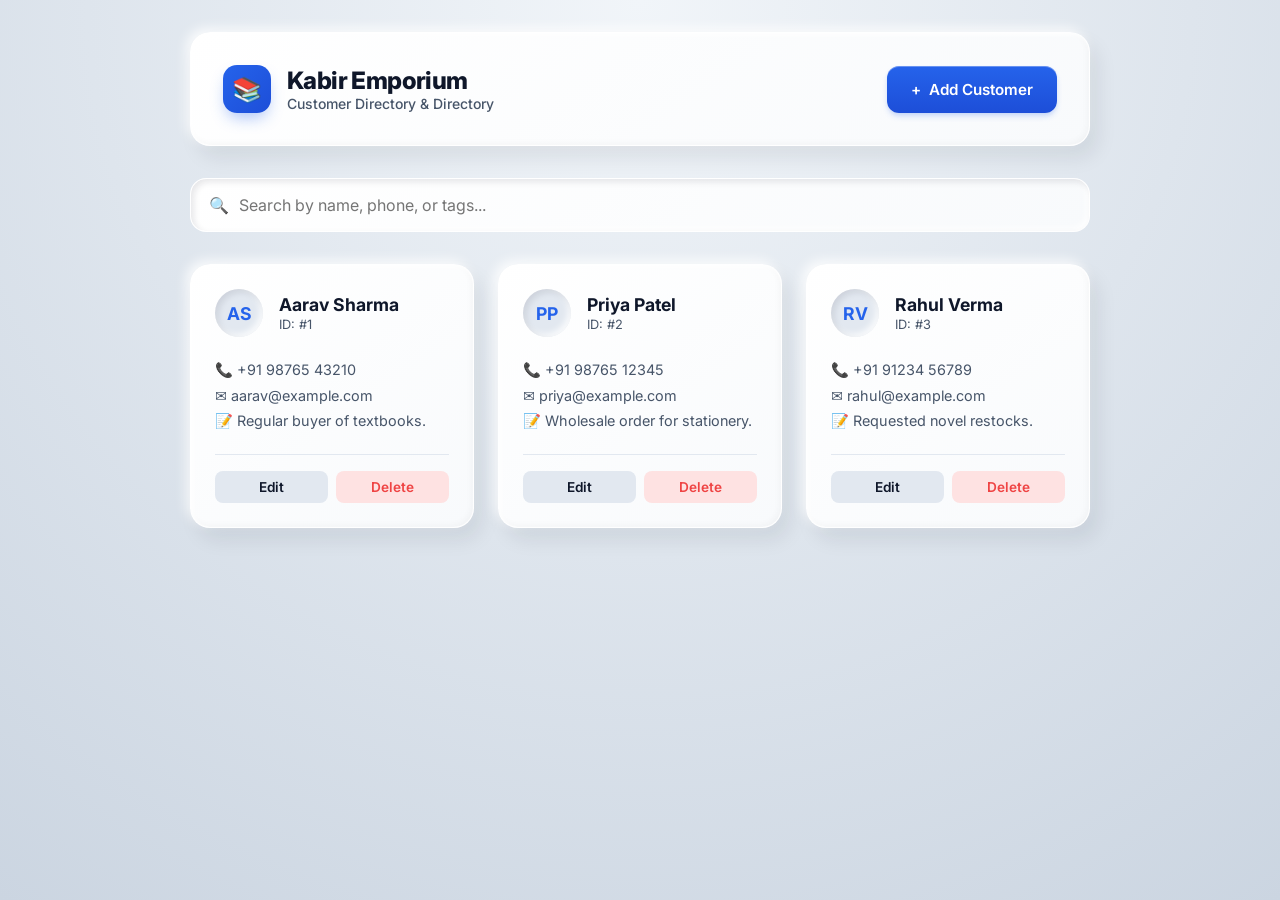
==== commit 4dd8241f: "Update fmt.Println message from 'Hello' to 'Goodbye'" ====
--- a/index.html
+++ b/index.html
@@ -5,10 +5,12 @@
   <meta name="viewport" content="width=device-width, initial-scale=1.0">
   <meta name="description" content="Customer directory for Kabir Emporium">
   <title>Kabir Emporium Directory</title>
-  <link rel="icon" href="data:image/svg+xml,<svg xmlns='http://www.w3.org/2000/svg' viewBox='0 0 100 100'><text y='.9em' font-size='90'>📘</text></svg>">
+  <link rel="icon" href="book.jpg" type="image/jpeg">
+  <link rel="apple-touch-icon" href="book.jpg">
   <link rel="preconnect" href="https://fonts.googleapis.com">
   <link rel="preconnect" href="https://fonts.gstatic.com" crossorigin>
   <link href="https://fonts.googleapis.com/css2?family=Inter:wght@400;500;600;700;800&display=swap" rel="stylesheet">
+  <link rel="manifest" href="manifest.json">
   <style>
     :root {
       --bg-grad: radial-gradient(circle at 50% 0%, #f1f5f9 0%, #cbd5e1 100%);
@@ -29,1645 +31,572 @@
       --focus-ring: rgba(37, 99, 235, 0.25);
 
       /* 3D Shadows */
-      --shadow-3d:
+      --shadow-3d: 
         8px 12px 20px rgba(15, 23, 42, 0.08),
         -4px -4px 12px rgba(255, 255, 255, 0.8),
         inset 2px 2px 4px rgba(255, 255, 255, 1),
         inset -2px -2px 6px rgba(15, 23, 42, 0.03);
-      --shadow-3d-hover:
+      --shadow-3d-hover: 
         12px 18px 28px rgba(15, 23, 42, 0.12),
         -6px -6px 16px rgba(255, 255, 255, 0.9),
         inset 2px 2px 4px rgba(255, 255, 255, 1),
-        inset -2px -2px 6px rgba(15, 23, 42, 0.04);
-      --shadow-pressed:
-        inset 4px 4px 8px rgba(15, 23, 42, 0.08),
-        inset -4px -4px 8px rgba(255, 255, 255, 0.9),
-        0 2px 2px rgba(255, 255, 255, 0.6);
-
-      --transition-smooth: all 0.3s cubic-bezier(0.16, 1, 0.3, 1);
-      --transition-spring: all 0.5s cubic-bezier(0.34, 1.56, 0.64, 1);
-    }
-
-    html { scroll-behavior: smooth; }
-    *, *::before, *::after { box-sizing: border-box; }
+        inset -2px -2px 6px rgba(15, 23, 42, 0.03);
+      --shadow-3d-inset: 
+        inset 3px 3px 6px rgba(15, 23, 42, 0.1),
+        inset -3px -3px 6px rgba(255, 255, 255, 0.8);
+      --shadow-btn: 
+        0 4px 6px -1px rgba(37, 99, 235, 0.2), 
+        0 2px 4px -1px rgba(37, 99, 235, 0.1),
+        inset 0 1px 0 rgba(255, 255, 255, 0.3);
+    }
+
+    * {
+      box-sizing: border-box;
+      margin: 0;
+      padding: 0;
+      font-family: 'Inter', system-ui, -apple-system, sans-serif;
+      -webkit-tap-highlight-color: transparent;
+    }
 
     body {
-      margin: 0;
-      font-family: 'Inter', system-ui, -apple-system, BlinkMacSystemFont, sans-serif;
       background: var(--bg-grad);
-      background-attachment: fixed;
       color: var(--text-main);
-      padding: 40px 16px;
-      line-height: 1.5;
-      -webkit-font-smoothing: antialiased;
-    }
-
-    input, button, textarea, select { font-family: inherit; }
-
-    .container {
-      max-width: 640px;
-      margin: 0 auto;
-      perspective: 1500px;
-      animation: fadeIn 0.6s var(--transition-smooth);
-    }
-
-    @keyframes fadeIn {
-      from { opacity: 0; transform: translateY(20px) scale(0.98); }
-      to { opacity: 1; transform: translateY(0) scale(1); }
-    }
-
-    /* 3D Core Card Style */
-    .card-3d {
+      min-height: 100vh;
+      display: flex;
+      flex-direction: column;
+      align-items: center;
+      padding: 2rem 1rem;
+    }
+
+    .app-container {
+      width: 100%;
+      max-width: 900px;
+    }
+
+    /* Header Styling */
+    header {
       background: var(--surface-3d);
       border-radius: var(--radius);
+      padding: 2rem;
+      margin-bottom: 2rem;
       box-shadow: var(--shadow-3d);
-      border-top: 1px solid var(--border-highlight);
-      border-left: 1px solid var(--border-highlight);
-      border-right: 1px solid var(--border-shadow);
-      border-bottom: 1px solid var(--border-shadow);
-      transition: var(--transition-spring);
+      border: 1px solid var(--border-highlight);
+      display: flex;
+      justify-content: space-between;
+      align-items: center;
+      flex-wrap: wrap;
+      gap: 1.5rem;
       position: relative;
     }
 
-    .card-3d:hover {
+    .brand {
+      display: flex;
+      align-items: center;
+      gap: 1rem;
+    }
+
+    .brand-icon {
+      width: 48px;
+      height: 48px;
+      background: linear-gradient(135deg, var(--accent), var(--accent-hover));
+      border-radius: 14px;
+      display: flex;
+      align-items: center;
+      justify-content: center;
+      color: white;
+      font-size: 1.5rem;
+      box-shadow: 0 8px 16px -4px rgba(37, 99, 235, 0.4);
+    }
+
+    .brand-text h1 {
+      font-size: 1.5rem;
+      font-weight: 800;
+      letter-spacing: -0.025em;
+    }
+
+    .brand-text p {
+      font-size: 0.875rem;
+      color: var(--text-muted);
+      font-weight: 500;
+    }
+
+    .add-btn {
+      background: linear-gradient(180deg, var(--accent) 0%, var(--accent-hover) 100%);
+      color: white;
+      border: none;
+      padding: 0.875rem 1.5rem;
+      border-radius: 12px;
+      font-weight: 600;
+      font-size: 0.95rem;
+      cursor: pointer;
+      box-shadow: var(--shadow-btn);
+      transition: all 0.2s ease;
+      display: flex;
+      align-items: center;
+      gap: 0.5rem;
+    }
+
+    .add-btn:hover {
+      transform: translateY(-2px);
+      box-shadow: 0 8px 12px -2px rgba(37, 99, 235, 0.3);
+    }
+
+    .add-btn:active {
+      transform: translateY(0);
+    }
+
+    /* Search & Stats Bar */
+    .controls {
+      display: flex;
+      gap: 1rem;
+      margin-bottom: 2rem;
+      flex-wrap: wrap;
+    }
+
+    .search-wrapper {
+      flex: 1;
+      min-width: 280px;
+      position: relative;
+    }
+
+    .search-input {
+      width: 100%;
+      padding: 1rem 1rem 1rem 3rem;
+      border-radius: 16px;
+      border: 1px solid var(--border-highlight);
+      background: var(--surface-3d);
+      box-shadow: var(--shadow-3d-inset);
+      font-size: 1rem;
+      outline: none;
+      transition: all 0.2s ease;
+      color: var(--text-main);
+    }
+
+    .search-input:focus {
+      box-shadow: 0 0 0 3px var(--focus-ring), var(--shadow-3d-inset);
+    }
+
+    .search-icon {
+      position: absolute;
+      left: 1.2rem;
+      top: 50%;
+      transform: translateY(-50%);
+      color: var(--text-muted);
+    }
+
+    /* Grid Layout */
+    .grid {
+      display: grid;
+      grid-template-columns: repeat(auto-fill, minmax(280px, 1fr));
+      gap: 1.5rem;
+    }
+
+    /* 3D Customer Cards */
+    .card {
+      background: var(--surface-3d);
+      border-radius: var(--radius);
+      padding: 1.5rem;
+      box-shadow: var(--shadow-3d);
+      border: 1px solid var(--border-highlight);
+      transition: all 0.3s cubic-bezier(0.4, 0, 0.2, 1);
+      display: flex;
+      flex-direction: column;
+      position: relative;
+      overflow: hidden;
+    }
+
+    .card:hover {
+      transform: translateY(-6px);
       box-shadow: var(--shadow-3d-hover);
-      transform: translateY(-4px);
-    }
-
-    .form-card-static:hover {
-      transform: none;
-      box-shadow: var(--shadow-3d-hover);
-    }
-
-    /* Brand Header Card */
-    .brand-header-card {
-      padding: 36px 28px 28px;
-      margin-bottom: 32px;
+    }
+
+    .card-header {
+      display: flex;
+      align-items: center;
+      gap: 1rem;
+      margin-bottom: 1rem;
+    }
+
+    .avatar {
+      width: 48px;
+      height: 48px;
+      border-radius: 50%;
+      background: #e2e8f0;
+      display: flex;
+      align-items: center;
+      justify-content: center;
+      font-weight: 700;
+      color: var(--accent);
+      box-shadow: var(--shadow-3d-inset);
+      font-size: 1.1rem;
+    }
+
+    .card-title {
+      font-weight: 700;
+      font-size: 1.1rem;
+      line-height: 1.2;
+    }
+
+    .card-subtitle {
+      font-size: 0.8rem;
+      color: var(--text-muted);
+      margin-top: 2px;
+    }
+
+    .card-details {
+      margin-top: 0.5rem;
+      font-size: 0.9rem;
+      color: var(--text-muted);
       display: flex;
       flex-direction: column;
-      align-items: center;
-      text-align: center;
-      gap: 14px;
-    }
-
-    /* 3D Shubh Labh */
-    .shubh-labh-left, .shubh-labh-right {
-      position: absolute;
-      top: -12px;
-      font-size: 0.75rem;
-      font-weight: 800;
-      color: var(--text-main);
-      letter-spacing: 0.08em;
-      background: #ffffff;
-      padding: 6px 14px;
-      border-radius: 12px;
-      box-shadow:
-        0 6px 0 #cbd5e1,
-        0 10px 15px rgba(15, 23, 42, 0.15),
-        inset 0 2px 2px rgba(255, 255, 255, 1);
-      border: 1px solid rgba(255, 255, 255, 0.8);
-      animation: float3D 3s infinite ease-in-out alternate;
-    }
-
-    .om-symbol { color: var(--danger); font-size: 0.9rem; text-shadow: 0 1px 1px rgba(239, 68, 68, 0.4); }
-    .swastik-symbol { color: var(--warning); font-size: 0.9rem; text-shadow: 0 1px 1px rgba(245, 158, 11, 0.4); }
-
-    .shubh-labh-left { left: 20px; animation-delay: 0s; }
-    .shubh-labh-right { right: 20px; animation-delay: 1.5s; }
-
-    @keyframes float3D {
-      0% { transform: translateY(0) rotateZ(-2deg); }
-      100% { transform: translateY(-8px) rotateZ(2deg); }
-    }
-
-    .brand-info { display: flex; flex-direction: column; align-items: center; gap: 6px; margin-top: 8px; }
-
-    .brand-title {
-      font-size: 1.9rem;
-      font-weight: 800;
-      letter-spacing: -0.04em;
-      color: var(--text-main);
-      margin: 0;
-      display: flex;
-      align-items: center;
-      justify-content: center;
-      gap: 12px;
-      text-shadow: 2px 2px 4px rgba(15, 23, 42, 0.1);
-    }
-
-    .brand-subtitle {
+      gap: 0.5rem;
+      flex-grow: 1;
+    }
+
+    .detail-item {
+      display: flex;
+      align-items: center;
+      gap: 0.5rem;
+    }
+
+    .card-actions {
+      margin-top: 1.5rem;
+      display: flex;
+      gap: 0.5rem;
+      border-top: 1px solid #e2e8f0;
+      padding-top: 1rem;
+    }
+
+    .action-btn {
+      flex: 1;
+      padding: 0.5rem;
+      border-radius: 8px;
+      border: none;
       font-size: 0.85rem;
       font-weight: 600;
-      color: var(--text-muted);
-      letter-spacing: 0.04em;
-      text-transform: uppercase;
-    }
-
-    /* 3D Sync Pill */
-    .sync-pill {
-      display: inline-flex;
-      align-items: center;
-      gap: 10px;
+      cursor: pointer;
+      transition: background 0.2s ease;
+      background: #e2e8f0;
+      color: var(--text-main);
+    }
+
+    .action-btn:hover {
+      background: #cbd5e1;
+    }
+
+    .action-btn.delete {
+      color: var(--danger);
+      background: #fee2e2;
+    }
+
+    .action-btn.delete:hover {
+      background: #fca5a5;
+    }
+
+    /* Modal Styling */
+    .modal-overlay {
+      position: fixed;
+      top: 0;
+      left: 0;
+      right: 0;
+      bottom: 0;
+      background: rgba(15, 23, 42, 0.4);
+      backdrop-filter: blur(4px);
+      display: flex;
+      align-items: center;
+      justify-content: center;
+      z-index: 1000;
+      opacity: 0;
+      pointer-events: none;
+      transition: opacity 0.2s ease;
+    }
+
+    .modal-overlay.active {
+      opacity: 1;
+      pointer-events: auto;
+    }
+
+    .modal {
       background: var(--surface-3d);
-      padding: 8px 18px;
-      border-radius: 99px;
-      font-size: 0.75rem;
-      font-weight: 700;
-      color: var(--text-main);
-      box-shadow:
-        3px 4px 8px rgba(15, 23, 42, 0.06),
-        -2px -2px 6px rgba(255, 255, 255, 0.8),
-        inset 1px 1px 2px rgba(255, 255, 255, 1);
-      transition: var(--transition-smooth);
-      cursor: pointer;
-    }
-
-    .sync-pill:hover {
-      transform: scale(1.05);
-      box-shadow: 5px 6px 12px rgba(15, 23, 42, 0.1), -3px -3px 8px rgba(255, 255, 255, 0.9);
-    }
-
-    @keyframes blink-sync {
-      0%, 100% { opacity: 1; }
-      50% { opacity: 0.3; }
-    }
-
-    @keyframes pulse-green {
-      0% { box-shadow: 0 0 0 0 rgba(16, 185, 129, 0.7), inset 2px 2px 4px rgba(255, 255, 255, 0.6); }
-      70% { box-shadow: 0 0 0 10px rgba(16, 185, 129, 0), inset 2px 2px 4px rgba(255, 255, 255, 0.6); }
-      100% { box-shadow: 0 0 0 0 rgba(16, 185, 129, 0), inset 2px 2px 4px rgba(255, 255, 255, 0.6); }
-    }
-
-    .status-dot {
-      width: 10px;
-      height: 10px;
-      border-radius: 50%;
-      background: var(--text-muted);
-      box-shadow: inset 1px 1px 2px rgba(255, 255, 255, 0.5), inset -1px -1px 2px rgba(0, 0, 0, 0.2);
-      transition: var(--transition-smooth);
-    }
-
-    .status-dot.active {
-      background: var(--success);
-      box-shadow: 0 0 12px var(--success), inset 2px 2px 4px rgba(255, 255, 255, 0.6);
-      animation: pulse-green 2s infinite cubic-bezier(0.66, 0, 0, 1);
-    }
-
-    .status-dot.error {
-      background: var(--danger);
-      box-shadow: 0 0 12px var(--danger), inset 2px 2px 4px rgba(255, 255, 255, 0.6);
-    }
-
-    .status-dot.syncing {
-      background: var(--warning);
-      box-shadow: 0 0 12px var(--warning), inset 2px 2px 4px rgba(255, 255, 255, 0.6);
-      animation: blink-sync 1.2s infinite ease-in-out;
-    }
-
-    /* Bank Holiday Pill */
-    .bank-status-pill {
-      display: inline-flex;
-      align-items: center;
-      gap: 8px;
-      background: var(--surface-3d);
-      padding: 7px 16px;
-      border-radius: 99px;
-      font-size: 0.72rem;
+      padding: 2rem;
+      border-radius: var(--radius);
+      width: 100%;
+      max-width: 450px;
+      box-shadow: var(--shadow-3d-hover);
+      border: 1px solid var(--border-highlight);
+      transform: scale(0.95);
+      transition: transform 0.2s ease;
+    }
+
+    .modal-overlay.active .modal {
+      transform: scale(1);
+    }
+
+    .modal-title {
+      font-size: 1.25rem;
       font-weight: 800;
-      color: var(--text-muted);
-      box-shadow:
-        3px 4px 8px rgba(15, 23, 42, 0.06),
-        -2px -2px 6px rgba(255, 255, 255, 0.8),
-        inset 1px 1px 2px rgba(255, 255, 255, 1);
-      border: 1px solid var(--border-highlight);
-      transition: var(--transition-smooth);
-    }
-
-    .bank-status-pill.closed {
-      color: var(--danger);
-      background: rgba(239, 68, 68, 0.08);
-      border-color: rgba(239, 68, 68, 0.3);
-    }
-
-    .bank-status-pill.open {
-      color: var(--success);
-      background: rgba(16, 185, 129, 0.08);
-      border-color: rgba(16, 185, 129, 0.3);
-    }
-
-    .card { padding: 32px; margin-bottom: 32px; }
-
-    /* Chunky 3D Year Banner */
-    .year-banner {
-      background: linear-gradient(135deg, var(--accent), var(--accent-hover));
-      color: #ffffff;
-      padding: 18px 24px;
-      border-radius: 16px;
-      font-size: 0.9rem;
-      font-weight: 700;
-      display: flex;
-      justify-content: space-between;
-      align-items: center;
-      margin-bottom: 32px;
-      border-top: 2px solid rgba(255, 255, 255, 0.4);
-      box-shadow:
-        0 8px 0 var(--accent-depth),
-        0 15px 25px rgba(37, 99, 235, 0.3),
-        inset 0 2px 4px rgba(255, 255, 255, 0.3);
-      transition: var(--transition-spring);
-    }
-
-    .year-banner:hover {
-      transform: translateY(-4px);
-      box-shadow:
-        0 12px 0 var(--accent-depth),
-        0 20px 30px rgba(37, 99, 235, 0.4),
-        inset 0 2px 4px rgba(255, 255, 255, 0.4);
-    }
-
-    /* Dashboard 3D Grid (Reduced Column Gap) */
-    .dashboard { display: grid; grid-template-columns: repeat(4, 1fr); gap: 10px; margin-bottom: 36px; }
-
-    .stat-item { display: flex; flex-direction: column; gap: 8px; padding: 20px 14px; border-radius: 18px; }
-    .stat-label { font-size: 0.65rem; font-weight: 800; color: var(--text-muted); text-transform: uppercase; letter-spacing: 0.08em; }
-    .stat-value { font-size: 1.45rem; font-weight: 800; letter-spacing: -0.03em; color: var(--accent); text-shadow: 1px 1px 0 rgba(255, 255, 255, 1); }
-
-    @media (max-width: 480px) {
-      .dashboard { grid-template-columns: 1fr 1fr; gap: 10px; }
-    }
-
-    /* Year-Wise Breakdown Grid (Reduced Column Gap) */
-    .year-grid { display: grid; grid-template-columns: repeat(auto-fill, minmax(180px, 1fr)); gap: 10px; margin-bottom: 36px; }
-    .year-card { padding: 22px; display: flex; flex-direction: column; gap: 8px; }
-    .year-card-title { font-size: 0.85rem; font-weight: 800; color: var(--text-muted); display: flex; justify-content: space-between; align-items: center; }
-    .year-card-total { font-size: 1.35rem; font-weight: 800; letter-spacing: -0.02em; color: var(--text-main); }
-
-    /* 3D Forms & Inputs */
-    .form-group { margin-bottom: 20px; }
+      margin-bottom: 1.5rem;
+    }
+
+    .form-group {
+      margin-bottom: 1rem;
+    }
 
     .form-group label {
       display: block;
-      font-size: 0.8rem;
-      font-weight: 700;
+      font-size: 0.85rem;
+      font-weight: 600;
+      margin-bottom: 0.4rem;
       color: var(--text-muted);
-      margin-bottom: 10px;
-      text-shadow: 1px 1px 0 rgba(255, 255, 255, 0.8);
-    }
-
-    .form-control {
+    }
+
+    .form-input {
       width: 100%;
-      padding: 16px 20px;
-      background: #eef2f6;
-      border: 2px solid transparent;
-      border-radius: 14px;
-      font-size: 1rem;
-      font-weight: 500;
-      color: var(--text-main);
-      box-shadow: var(--shadow-pressed);
-      transition: var(--transition-smooth);
+      padding: 0.75rem 1rem;
+      border-radius: 10px;
+      border: 1px solid #cbd5e1;
+      background: #ffffff;
       outline: none;
-      appearance: none;
-    }
-
-    .form-control:focus {
-      background: #ffffff;
+    }
+
+    .form-input:focus {
       border-color: var(--accent);
-      box-shadow: inset 2px 2px 4px rgba(15, 23, 42, 0.04), 0 0 0 4px var(--focus-ring);
-    }
-
-    /* Live Total Preview Box */
-    .live-total-box {
-      background: #eef2f6;
-      padding: 14px 20px;
-      border-radius: 14px;
-      display: flex;
-      justify-content: space-between;
-      align-items: center;
-      margin-bottom: 16px;
-      box-shadow: var(--shadow-pressed);
-      font-weight: 800;
-    }
-    .live-total-box span:first-child { font-size: 0.8rem; color: var(--text-muted); }
-    .live-total-box span:last-child { font-size: 1.25rem; color: var(--accent); text-shadow: 1px 1px 0 rgba(255, 255, 255, 1); }
-
-    /* Chunky 3D Buttons */
-    .btn {
-      display: inline-block;
-      width: 100%;
-      padding: 18px;
-      border-radius: 16px;
-      font-size: 1.05rem;
-      font-weight: 800;
+      box-shadow: 0 0 0 3px var(--focus-ring);
+    }
+
+    .modal-actions {
+      display: flex;
+      justify-content: flex-end;
+      gap: 0.75rem;
+      margin-top: 1.5rem;
+    }
+
+    .btn-secondary {
+      background: transparent;
+      border: 1px solid #cbd5e1;
+      padding: 0.6rem 1.2rem;
+      border-radius: 8px;
       cursor: pointer;
+      font-weight: 600;
+    }
+
+    .empty-state {
       text-align: center;
-      transition: transform 0.1s cubic-bezier(0.4, 0, 0.2, 1), box-shadow 0.1s cubic-bezier(0.4, 0, 0.2, 1);
-      outline: none;
-      touch-action: manipulation;
-      user-select: none;
-      -webkit-tap-highlight-color: transparent;
-    }
-
-    .btn-primary {
-      background: var(--accent);
-      color: #ffffff;
-      border: 1px solid var(--accent-hover);
-      border-top: 2px solid rgba(255, 255, 255, 0.3);
-      box-shadow:
-        0 8px 0 var(--accent-depth),
-        0 15px 20px rgba(37, 99, 235, 0.3),
-        inset 0 2px 4px rgba(255, 255, 255, 0.2);
-      text-shadow: 0 1px 2px rgba(0, 0, 0, 0.2);
-      margin-bottom: 8px;
-    }
-
-    .btn-primary:hover {
-      transform: translateY(-2px);
-      box-shadow:
-        0 10px 0 var(--accent-depth),
-        0 20px 25px rgba(37, 99, 235, 0.4),
-        inset 0 2px 4px rgba(255, 255, 255, 0.3);
-    }
-
-    .btn-primary:active {
-      transform: translateY(8px);
-      box-shadow:
-        0 0px 0 var(--accent-depth),
-        0 2px 5px rgba(37, 99, 235, 0.4),
-        inset 0 4px 6px rgba(0, 0, 0, 0.2);
-      border-top: 1px solid transparent;
-    }
-
-    .btn-primary:disabled {
-      opacity: 0.6;
-      cursor: not-allowed;
-      transform: translateY(8px);
-      box-shadow: 0 0px 0 var(--accent-depth);
-    }
-
-    .btn-secondary-3d {
-      flex: 1;
-      min-width: 130px;
-      background: var(--surface-3d);
-      color: var(--text-main);
-      border: 1px solid var(--border-highlight);
-      padding: 12px 16px;
-      border-radius: 14px;
-      font-size: 0.82rem;
-      font-weight: 800;
-      cursor: pointer;
-      display: inline-flex;
-      align-items: center;
-      justify-content: center;
-      gap: 8px;
-      box-shadow:
-        0 5px 0 #cbd5e1,
-        0 8px 15px rgba(15, 23, 42, 0.08),
-        inset 1px 1px 2px rgba(255, 255, 255, 1);
-      transition: var(--transition-spring);
-      margin-bottom: 4px;
-    }
-
-    .btn-secondary-3d:hover { transform: translateY(-2px); color: var(--accent); }
-    .btn-secondary-3d:active { transform: translateY(5px); box-shadow: 0 0 0 #cbd5e1, 0 2px 4px rgba(15, 23, 42, 0.1); }
-
-    .filter-controls {
-      display: flex;
-      gap: 10px;
-      margin-bottom: 16px;
-      flex-wrap: wrap;
-      width: 100%;
-    }
-
-    .filter-select {
-      flex: 1;
-      min-width: 220px;
-      width: 100%;
-      max-width: 100%;
-      padding: 12px 16px;
-      border-radius: 14px;
-      background: var(--surface-3d);
-      border: 1px solid var(--border-highlight);
-      font-size: 0.82rem;
-      font-weight: 700;
-      color: var(--text-main);
-      box-shadow:
-        3px 4px 8px rgba(15, 23, 42, 0.06),
-        -2px -2px 6px rgba(255, 255, 255, 0.8),
-        inset 1px 1px 2px rgba(255, 255, 255, 1);
-      cursor: pointer;
-      outline: none;
-      box-sizing: border-box;
-      text-overflow: ellipsis;
-    }
-
-    .records-section-header { display: flex; justify-content: space-between; align-items: center; margin-bottom: 20px; padding: 0 8px; }
-    .records-title { font-size: 1.3rem; font-weight: 800; letter-spacing: -0.02em; text-shadow: 1px 1px 0 rgba(255, 255, 255, 0.8); }
-
-    /* Search & Autocomplete */
-    .search-wrapper { position: relative; margin-bottom: 12px; }
-    .search-wrapper input { padding-left: 54px; border-radius: 99px; background: #eef2f6; }
-    .search-icon { position: absolute; left: 22px; top: 50%; transform: translateY(-50%); opacity: 0.6; font-size: 1.1rem; transition: var(--transition-smooth); }
-    .search-wrapper input:focus ~ .search-icon { opacity: 1; color: var(--accent); transform: translateY(-50%) scale(1.1); }
-
-    .suggestions-dropdown {
-      position: absolute;
-      top: calc(100% + 12px);
-      left: 0;
-      right: 0;
-      background: var(--surface-3d);
-      border-radius: 16px;
-      box-shadow: var(--shadow-3d-hover);
-      border: 1px solid var(--border-highlight);
-      z-index: 100;
-      max-height: 220px;
-      overflow-y: auto;
-      display: none;
-      padding: 8px;
-    }
-
-    .suggestions-dropdown.active { display: block; animation: fadeIn 0.2s var(--transition-smooth); }
-
-    .suggestion-item {
-      padding: 14px 20px;
-      font-size: 0.9rem;
-      font-weight: 600;
-      cursor: pointer;
-      display: flex;
-      justify-content: space-between;
-      align-items: center;
-      border-radius: 10px;
-      transition: var(--transition-smooth);
-    }
-
-    .suggestion-item:hover { background: var(--bg-grad); color: var(--accent); transform: scale(0.98); }
-
-    /* Hovering Cities Bar */
-    .hovering-cities-container { display: flex; gap: 10px; overflow-x: auto; padding: 8px 4px 16px 4px; margin-bottom: 12px; scrollbar-width: none; }
-    .hovering-cities-container::-webkit-scrollbar { display: none; }
-
-    .city-hover-pill {
-      display: inline-flex;
-      align-items: center;
-      gap: 8px;
-      background: var(--surface-3d);
-      border: 1px solid var(--border-highlight);
-      padding: 8px 18px;
-      border-radius: 99px;
-      font-size: 0.8rem;
-      font-weight: 700;
+      padding: 3rem;
+      grid-column: 1 / -1;
       color: var(--text-muted);
-      cursor: pointer;
-      white-space: nowrap;
-      box-shadow:
-        4px 6px 10px rgba(15, 23, 42, 0.06),
-        -2px -2px 6px rgba(255, 255, 255, 0.8),
-        inset 1px 1px 2px rgba(255, 255, 255, 1);
-      transition: var(--transition-spring);
-    }
-
-    .city-hover-pill:hover, .city-hover-pill.active {
-      background: var(--accent);
-      color: #ffffff;
-      border-color: var(--accent-hover);
-      box-shadow:
-        0 6px 0 var(--accent-depth),
-        0 10px 15px rgba(37, 99, 235, 0.3),
-        inset 0 2px 2px rgba(255, 255, 255, 0.3);
-      transform: translateY(-4px);
-    }
-
-    .showing-text { text-align: right; font-size: 0.8rem; font-weight: 700; color: var(--text-muted); margin-top: 0; margin-bottom: 20px; padding-right: 8px; text-shadow: 1px 1px 0 rgba(255, 255, 255, 0.8); }
-
-    /* Record Cards */
-    /* Refined customer record cards — same palette and overall 3D UI */
-    .record-card {
-      padding: 22px;
-      margin-bottom: 16px;
-      overflow: hidden;
-      border: 1px solid rgba(148, 163, 184, 0.28);
-      background: linear-gradient(155deg, #ffffff 0%, #f8fafc 72%, #f1f5f9 100%);
-      box-shadow: 0 7px 18px rgba(15, 23, 42, 0.07), 0 2px 5px rgba(15, 23, 42, 0.035), inset 0 1px 0 #fff;
-    }
-    .record-card::before {
-      content: "";
-      position: absolute;
-      left: 0; top: 0; bottom: 0;
-      width: 4px;
-      background: linear-gradient(180deg, #60a5fa, var(--accent));
-      opacity: .9;
-    }
-    .record-header {
-      display: grid;
-      grid-template-columns: auto minmax(0, 1fr) auto;
-      align-items: start;
-      gap: 9px;
-      margin-bottom: 15px;
-      padding-bottom: 12px;
-      border-bottom: 1px solid rgba(148, 163, 184, .2);
-    }
-    .record-date {
-      grid-column: 1;
-      grid-row: 1;
-      justify-self: start;
-      padding-top: 8px;
-      color: var(--text-muted);
-      font-size: .76rem;
-      font-weight: 700;
-      white-space: nowrap;
-    }
-    .record-header-meta {
-      grid-column: 2;
-      grid-row: 1;
-      display: flex;
-      justify-content: center;
-      align-items: center;
-      flex-wrap: wrap;
-      gap: 7px;
-      min-width: 0;
-    }
-    .record-city {
-      max-width: 100%;
-      overflow: hidden;
-      text-overflow: ellipsis;
-      white-space: nowrap;
-      cursor: pointer;
-    }
-    .record-header .record-payment {
-      white-space: nowrap;
-    }
-    .record-header .record-actions {
-      grid-column: 3;
-      grid-row: 1;
-      justify-self: end;
-    }
-    .record-name {
-      font-weight: 800;
-      font-size: 1.08rem;
-      line-height: 1.3;
-      letter-spacing: -0.025em;
-      color: var(--text-main);
-      overflow-wrap: anywhere;
-    }
-    .record-payment {
-      display: inline-flex;
-      align-items: center;
-      max-width: 100%;
-      padding: 4px 9px;
-      border-radius: 8px;
-      background: rgba(37, 99, 235, .07);
-      color: #1d4ed8;
-      font-size: .72rem;
-      font-weight: 750;
-      overflow-wrap: anywhere;
-    }
-    .badge {
-      display: inline-flex;
-      align-items: center;
-      background: rgba(37, 99, 235, .065);
-      color: #1e40af;
-      padding: 6px 11px;
-      border-radius: 9px;
-      font-size: .73rem;
-      font-weight: 750;
-      border: 1px solid rgba(37, 99, 235, .12);
-      box-shadow: none;
-      transition: var(--transition-smooth);
-    }
-    .badge:hover { background: rgba(37, 99, 235, .12); transform: translateY(-1px); }
-    .record-items-panel {
-      background: rgba(241, 245, 249, .72);
-      padding: 13px 14px;
-      border-radius: 13px;
-      margin-top: 14px;
-      border: 1px solid rgba(148, 163, 184, .2);
-    }
-    .record-items-title {
-      font-size: .68rem;
-      font-weight: 800;
-      color: #64748b;
-      margin-bottom: 7px;
-      text-transform: uppercase;
-      letter-spacing: .09em;
-    }
-    .record-item-line {
-      display: flex;
-      justify-content: space-between;
-      align-items: center;
-      gap: 12px;
-      padding: 8px 0;
-      font-size: .82rem;
-      border-bottom: 1px solid rgba(148, 163, 184, .18);
-    }
-    .record-item-line:last-child { border-bottom: 0; padding-bottom: 1px; }
-    .record-item-name { min-width: 0; font-weight: 650; color: var(--text-main); overflow-wrap: anywhere; }
-    .record-item-qty { color: var(--text-muted); font-size: .73rem; font-weight: 550; }
-    .record-item-price { flex-shrink: 0; font-weight: 750; color: var(--text-main); font-variant-numeric: tabular-nums; }
-    .record-details {
-      display: flex;
-      justify-content: space-between;
-      align-items: center;
-      gap: 12px;
-      margin-top: 14px;
-      padding: 13px 2px 0;
-      border-top: 1px solid rgba(148, 163, 184, .25);
-    }
-    .record-calc { font-size: .78rem; font-weight: 700; color: var(--text-muted); }
-    .record-total {
-      font-weight: 850;
-      font-size: 1.35rem;
-      letter-spacing: -0.035em;
-      color: var(--accent);
-      font-variant-numeric: tabular-nums;
-    }
-    .record-actions { display: flex; gap: 7px; flex-shrink: 0; }
-    .record-actions .btn-icon {
-      width: 38px; height: 38px; padding: 8px;
-      border-radius: 11px;
-      box-shadow: 0 2px 5px rgba(15, 23, 42, .06), inset 0 1px 0 #fff;
-      border: 1px solid rgba(148, 163, 184, .22);
-      margin-bottom: 0;
-    }
-    .record-actions .btn-icon.edit { color: var(--accent); }
-    .record-actions .btn-icon:not(.edit) { color: #64748b; }
-    .record-actions .btn-icon:not(.edit):hover { color: var(--danger); }
-    @media (max-width: 520px) {
-      .record-card { padding: 17px 15px 16px 18px; }
-      .record-header {
-        grid-template-columns: auto minmax(0, 1fr) auto;
-        gap: 7px;
-      }
-      .record-date { padding-top: 7px; font-size: .69rem; }
-      .record-header-meta { gap: 5px; justify-content: center; }
-      .record-city, .record-payment { font-size: .67rem; }
-      .record-actions { gap: 5px; }
-      .record-name { font-size: 1rem; }
-      .record-actions .btn-icon { width: 34px; height: 34px; }
-      .record-total { font-size: 1.2rem; }
-      .record-item-line { font-size: .78rem; }
-    }
-
-    .record-actions { display: flex; gap: 8px; flex-shrink: 0; }
-
-    .btn-icon {
-      background: var(--surface-3d);
-      border: 1px solid var(--border-highlight);
-      color: var(--text-muted);
-      cursor: pointer;
-      padding: 10px;
-      border-radius: 12px;
-      box-shadow:
-        0 4px 0 #cbd5e1,
-        0 6px 10px rgba(15, 23, 42, 0.08),
-        inset 1px 1px 2px rgba(255, 255, 255, 1);
-      transition: var(--transition-spring);
-      margin-bottom: 4px;
-      display: inline-flex;
-      align-items: center;
-      justify-content: center;
-    }
-
-    .btn-icon:hover {
-      color: var(--danger);
-      transform: translateY(-2px);
-      box-shadow:
-        0 6px 0 #cbd5e1,
-        0 10px 15px rgba(15, 23, 42, 0.1),
-        inset 1px 1px 2px rgba(255, 255, 255, 1);
-    }
-
-    .btn-icon.edit:hover {
-      color: var(--accent);
-    }
-
-    .settings-panel p { font-size: 0.9rem; font-weight: 500; color: var(--text-muted); margin-bottom: 20px; }
-
-    /* Toast Notifications */
-    #toast-container { position: fixed; bottom: 32px; left: 50%; transform: translateX(-50%); display: flex; flex-direction: column; gap: 12px; z-index: 9999; pointer-events: none; }
-
-    .toast {
-      background: var(--text-main);
-      color: #ffffff;
-      padding: 16px 32px;
-      border-radius: 99px;
-      font-size: 0.9rem;
-      font-weight: 700;
-      box-shadow: 0 10px 25px rgba(15, 23, 42, 0.3), inset 0 2px 4px rgba(255, 255, 255, 0.2);
-      animation: toastEnter 0.4s cubic-bezier(0.34, 1.56, 0.64, 1);
-      border-top: 1px solid rgba(255, 255, 255, 0.2);
-      white-space: nowrap;
-    }
-
-    @keyframes toastEnter {
-      from { opacity: 0; transform: translateY(40px) scale(0.9); }
-      to { opacity: 1; transform: translateY(0) scale(1); }
-    }
-
-    /* Custom Confirm Modal */
-    .modal-overlay { position: fixed; inset: 0; background: rgba(15, 23, 42, 0.5); backdrop-filter: blur(10px); display: none; place-items: center; z-index: 1000; opacity: 0; transition: opacity 0.4s var(--transition-smooth); }
-    .modal-overlay.active { display: grid; opacity: 1; }
-
-    .modal-content {
-      background: var(--surface-3d);
-      padding: 36px 32px;
-      border-radius: 24px;
-      width: 90%;
-      max-width: 360px;
-      text-align: center;
-      box-shadow: 0 30px 60px rgba(15, 23, 42, 0.3), inset 2px 2px 4px rgba(255, 255, 255, 1);
-      border: 1px solid var(--border-highlight);
-      transform: scale(0.9) translateY(20px);
-      transition: var(--transition-spring);
-    }
-
-    .modal-overlay.active .modal-content { transform: scale(1) translateY(0); }
-    .modal-title { font-weight: 800; font-size: 1.3rem; margin-bottom: 12px; color: var(--text-main); }
-    .modal-text { font-size: 0.9rem; font-weight: 500; color: var(--text-muted); margin-bottom: 32px; }
-    .modal-actions { display: flex; gap: 12px; }
-    .modal-btn { flex: 1; padding: 16px; border-radius: 14px; font-weight: 800; cursor: pointer; font-size: 0.95rem; transition: var(--transition-spring); margin-bottom: 6px; }
-    .modal-btn-cancel { background: var(--surface-3d); color: var(--text-main); border: 1px solid var(--border-highlight); box-shadow: 0 6px 0 #cbd5e1, 0 8px 15px rgba(15, 23, 42, 0.1), inset 1px 1px 2px rgba(255, 255, 255, 1); }
-    .modal-btn-danger { background: var(--danger); color: white; border: 1px solid var(--danger-depth); border-top: 1px solid rgba(255, 255, 255, 0.3); box-shadow: 0 6px 0 var(--danger-depth), 0 10px 15px rgba(239, 68, 68, 0.3), inset 0 2px 2px rgba(255, 255, 255, 0.3); }
+    }
   </style>
 </head>
 <body>
 
-  <div class="container">
-    <!-- Brand Header Card -->
-    <div class="card-3d brand-header-card">
-      <span class="shubh-labh-left"><span class="om-symbol">ॐ</span> शुभ</span>
-      <span class="shubh-labh-right">लाभ <span class="swastik-symbol">卐</span></span>
-
-      <div class="brand-info">
-        <h1 class="brand-title">📘 Kabir Emporium</h1>
-        <span class="brand-subtitle">Customer & Sales Directory System</span>
-      </div>
-
-      <!-- Pill Container for forced same-line layout -->
-      <div style="display: flex; gap: 8px; justify-content: center; align-items: center; flex-wrap: nowrap; width: 100%; overflow-x: auto; padding-bottom: 4px;">
-        <div class="sync-pill" onclick="toggleSettingsPanel()" title="Click to configure GitHub Token" style="white-space: nowrap;">
-          <div id="status-dot" class="status-dot"></div>
-          <span id="status-text">Connecting...</span>
-        </div>
-
-        <div id="bank-holiday-pill" class="bank-status-pill" style="white-space: nowrap;">
-          <span id="bank-status-icon">🏦</span>
-          <span id="bank-status-text">Checking Bank Status...</span>
+  <div class="app-container">
+    <header>
+      <div class="brand">
+        <div class="brand-icon">📚</div>
+        <div class="brand-text">
+          <h1>Kabir Emporium</h1>
+          <p>Customer Directory & Directory</p>
         </div>
       </div>
-    </div>
-
-    <!-- GitHub Settings Panel -->
-    <div id="settings-panel" class="card-3d card settings-panel form-card-static" style="display: none;">
-      <h3 style="margin-bottom: 12px; font-size: 1.1rem; font-weight: 800;">☁️ GitHub Cloud Connection</h3>
-      <p>Enter your GitHub Token to load and save records directly from your cloud repository.</p>
-      <div class="form-group" style="margin-bottom: 20px;">
-        <input type="password" id="gh-token" class="form-control" placeholder="🔑 e.g. ghp_xxxxxxxxxxxx">
-      </div>
-      <button type="button" class="btn btn-primary" onclick="saveToken()">🔗 Connect</button>
-    </div>
-
-    <!-- Dashboard -->
-    <div class="dashboard">
-      <div class="card-3d stat-item">
-        <span class="stat-label" id="stat-day-label">📈 Day Sale</span>
-        <span class="stat-value" id="stat-day-sale">₹0.00</span>
-      </div>
-      <div class="card-3d stat-item">
-        <span class="stat-label">📋 Records</span>
-        <span class="stat-value" id="stat-records">0</span>
-      </div>
-      <div class="card-3d stat-item">
-        <span class="stat-label">📦 Items</span>
-        <span class="stat-value" id="stat-items">0</span>
-      </div>
-      <div class="card-3d stat-item">
-        <span class="stat-label">📍 Cities/Villages</span>
-        <span class="stat-value" id="stat-cities">0</span>
+      <button class="add-btn" id="openModalBtn">
+        <span>+</span> Add Customer
+      </button>
+    </header>
+
+    <div class="controls">
+      <div class="search-wrapper">
+        <span class="search-icon">🔍</span>
+        <input type="text" id="searchInput" class="search-input" placeholder="Search by name, phone, or tags...">
       </div>
     </div>
 
-    <!-- Current Year Banner -->
-    <div class="year-banner">
-      <span>📅 Active Fiscal Year / Period</span>
-      <span style="font-size: 1.1rem; font-weight: 800;" id="banner-year">2026</span>
+    <div class="grid" id="customerGrid"></div>
+  </div>
+
+  <!-- Modal -->
+  <div class="modal-overlay" id="modalOverlay">
+    <div class="modal">
+      <h2 class="modal-title" id="modalTitle">Add New Customer</h2>
+      <form id="customerForm">
+        <input type="hidden" id="customerId">
+        <div class="form-group">
+          <label>Full Name *</label>
+          <input type="text" id="nameInput" class="form-input" required>
+        </div>
+        <div class="form-group">
+          <label>Phone Number *</label>
+          <input type="tel" id="phoneInput" class="form-input" required>
+        </div>
+        <div class="form-group">
+          <label>Email</label>
+          <input type="email" id="emailInput" class="form-input">
+        </div>
+        <div class="form-group">
+          <label>Notes / Address</label>
+          <textarea id="notesInput" class="form-input" rows="3"></textarea>
+        </div>
+        <div class="modal-actions">
+          <button type="button" class="btn-secondary" id="closeModalBtn">Cancel</button>
+          <button type="submit" class="add-btn" style="padding: 0.6rem 1.2rem;">Save Customer</button>
+        </div>
+      </form>
     </div>
-
-    <!-- Add / Edit Record Form -->
-    <div class="card-3d card form-card-static">
-      <form id="record-form">
-        <input type="hidden" id="edit-record-id" value="">
-
-        <div style="display: grid; grid-template-columns: 1fr 1fr; gap: 12px;">
-          <div class="form-group" style="grid-column: span 2;">
-            <label for="cust-name">👤 Customer Name</label>
-            <input type="text" id="cust-name" list="customer-datalist" class="form-control" required placeholder="e.g. Aman Bhatia" oninput="autoFillCustomerCity()">
-            <datalist id="customer-datalist"></datalist>
-          </div>
-
-          <div class="form-group" style="grid-column: span 2;">
-            <label for="cust-city">🏙️ City/Village</label>
-            <input type="text" id="cust-city" class="form-control" required placeholder="e.g. Tarapur">
-          </div>
-
-          <!-- Multiple Items Container -->
-          <div class="form-group" style="grid-column: span 2;">
-            <label>🛒 Bill Items</label>
-            <div id="bill-items-wrapper" style="display:flex; flex-direction:column; gap:10px; margin-bottom:12px;">
-              <!-- Dynamic rows injected here -->
-            </div>
-            <button type="button" class="btn-secondary-3d" style="width: 100%; border: 2px dashed rgba(37,99,235,0.4); background: transparent;" onclick="addBillItemRow()">➕ Add Another Item</button>
-          </div>
-
-          <div class="form-group" style="grid-column: span 2;">
-            <label for="payment-mode">💳 Payment Mode</label>
-            <select id="payment-mode" class="form-control" onchange="toggleCreditFields()">
-              <option value="Cash">💵 Cash</option>
-              <option value="UPI">📱 UPI</option>
-              <option value="Credit">📒 Credit (Udhar)</option>
-            </select>
-          </div>
-
-          <!-- Credit Specific Fields (Hidden by default) -->
-          <div id="credit-container" style="grid-column: span 2; display: none; background: #eef2f6; padding: 16px; border-radius: 14px; margin-bottom: 12px; box-shadow: var(--shadow-pressed);">
-            <div class="form-group" style="margin-bottom: 12px;">
-              <label for="credit-deposit">💰 Customer Deposit Amount (₹)</label>
-              <input type="number" id="credit-deposit" class="form-control" step="0.01" min="0" value="0" placeholder="e.g. 200.00" oninput="updateLiveTotal()">
-            </div>
-            <div style="font-size: 0.85rem; font-weight: 700; color: var(--text-muted); display: flex; justify-content: space-between;">
-              <span>📌 Remaining Credit Balance:</span>
-              <span id="remaining-credit-balance" style="color: var(--danger);">₹0.00</span>
+  </div>
+
+  <script>
+    // Initial State & Local Storage Management
+    const STORAGE_KEY = 'kabir_directory_customers';
+    
+    const initialCustomers = [
+      { id: '1', name: 'Aarav Sharma', phone: '+91 98765 43210', email: 'aarav@example.com', notes: 'Regular buyer of textbooks.' },
+      { id: '2', name: 'Priya Patel', phone: '+91 98765 12345', email: 'priya@example.com', notes: 'Wholesale order for stationery.' },
+      { id: '3', name: 'Rahul Verma', phone: '+91 91234 56789', email: 'rahul@example.com', notes: 'Requested novel restocks.' }
+    ];
+
+    function getCustomers() {
+      const data = localStorage.getItem(STORAGE_KEY);
+      return data ? JSON.parse(data) : initialCustomers;
+    }
+
+    function saveCustomers(customers) {
+      localStorage.setItem(STORAGE_KEY, JSON.stringify(customers));
+      render();
+    }
+
+    // DOM Elements
+    const grid = document.getElementById('customerGrid');
+    const searchInput = document.getElementById('searchInput');
+    const modalOverlay = document.getElementById('modalOverlay');
+    const openModalBtn = document.getElementById('openModalBtn');
+    const closeModalBtn = document.getElementById('closeModalBtn');
+    const customerForm = document.getElementById('customerForm');
+    const modalTitle = document.getElementById('modalTitle');
+
+    // Render Function
+    function render(query = '') {
+      const customers = getCustomers();
+      const filtered = customers.filter(c => 
+        c.name.toLowerCase().includes(query.toLowerCase()) ||
+        c.phone.includes(query) ||
+        (c.email && c.email.toLowerCase().includes(query.toLowerCase())) ||
+        (c.notes && c.notes.toLowerCase().includes(query.toLowerCase()))
+      );
+
+      grid.innerHTML = '';
+
+      if (filtered.length === 0) {
+        grid.innerHTML = '<div class="empty-state">No customers found matching your query.</div>';
+        return;
+      }
+
+      filtered.forEach(c => {
+        const initials = c.name.split(' ').map(n => n[0]).join('').substring(0, 2).toUpperCase();
+        const card = document.createElement('div');
+        card.className = 'card';
+        card.innerHTML = `
+          <div class="card-header">
+            <div class="avatar">${initials}</div>
+            <div>
+              <div class="card-title">${escapeHtml(c.name)}</div>
+              <div class="card-subtitle">ID: #${c.id.substring(0, 6)}</div>
             </div>
           </div>
-
-          <div class="form-group" style="grid-column: span 2;">
-            <label for="cust-date">📅 Date</label>
-            <input type="date" id="cust-date" class="form-control" required onchange="updateDashboard()">
+          <div class="card-details">
+            <div class="detail-item">📞 ${escapeHtml(c.phone)}</div>
+            ${c.email ? `<div class="detail-item">✉️ ${escapeHtml(c.email)}</div>` : ''}
+            ${c.notes ? `<div class="detail-item">📝 ${escapeHtml(c.notes)}</div>` : ''}
           </div>
-        </div>
-
-        <div class="live-total-box">
-          <span>🧮 Bill Total Preview</span>
-          <span id="live-bill-total">₹0.00</span>
-        </div>
-
-        <button type="submit" class="btn-primary btn" id="save-btn" style="margin-top: 8px;">💾 SUBMIT</button>
-        <button type="button" class="btn-secondary-3d" id="cancel-edit-btn" style="display: none; width: 100%; margin-top: 10px;" onclick="cancelEditMode()">❌ Cancel Editing</button>
-      </form>
-    </div>
-
-    <!-- Year-Wise Summary Section -->
-    <div class="records-section-header">
-      <div class="records-title">📊 Year-Wise Totals</div>
-    </div>
-    <div id="year-summary-container" class="year-grid"></div>
-
-    <!-- Records Section Header -->
-    <div class="records-section-header">
-      <div class="records-title">📋 Sale Records & Items</div>
-    </div>
-
-    <!-- Search Bar -->
-    <div class="search-wrapper">
-      <span class="search-icon">🔍</span>
-      <input type="text" id="search-bar" class="form-control" placeholder="Search by name, city, or payment mode..." oninput="handleSearchInput()" autocomplete="off">
-      <div id="search-suggestions" class="suggestions-dropdown"></div>
-    </div>
-
-    <!-- Hovering Cities Bar -->
-    <div id="hovering-cities" class="hovering-cities-container"></div>
-
-    <!-- Payment Filter Controls -->
-    <div class="filter-controls">
-      <select id="filter-payment" class="filter-select" onchange="renderRecords()">
-        <option value="all">💳 All Transactions</option>
-        <option value="Cash">💵 Cash Only</option>
-        <option value="UPI">📱 UPI Only</option>
-        <option value="Credit">📒 Credit Only</option>
-        <option value="PendingCredit">📌 Pending Credit Balances</option>
-      </select>
-    </div>
-
-    <div class="showing-text" id="showing-count">📊 0 records</div>
-    <div id="records-container"></div>
-  </div>
-
-  <!-- Toast Notifications -->
-  <div id="toast-container"></div>
-
-  <!-- Confirm Modal -->
-  <div class="modal-overlay" id="confirm-modal">
-    <div class="modal-content">
-      <div class="modal-title">⚠️ Delete Record?</div>
-      <div class="modal-text">This will immediately update and sync to GitHub.</div>
-      <div class="modal-actions">
-        <button type="button" class="modal-btn modal-btn-cancel" onclick="closeModal()">❌ Cancel</button>
-        <button type="button" class="modal-btn modal-btn-danger" id="confirm-delete-btn">🗑️ Delete & Sync</button>
-      </div>
-    </div>
-  </div>
-
-  <script>
-    const GITHUB_OWNER = 'playtv02';
-    const GITHUB_REPO = 'Customer-directory';
-    const FILE_PATH = 'data.json';
-
-    let records = [];
-    let fileSha = null;
-    let deleteTargetId = null;
-
-    // Helper to handle multiple items calculation robustly
-    function getRecordTotals(r) {
-      if (r.itemList && r.itemList.length > 0) {
-        let bill = 0, qty = 0;
-        r.itemList.forEach(i => {
-          bill += (i.qty * i.price);
-          qty += i.qty;
-        });
-        return { bill, qty };
-      }
-      return { bill: (r.items || 1) * (Number(r.price) || 0), qty: r.items || 1 };
-    }
-
-    function getLocalTodayDate() {
-      const now = new Date();
-      const offset = now.getTimezoneOffset() * 60000;
-      return new Date(now.getTime() - offset).toISOString().split('T')[0];
-    }
-
-    document.addEventListener('DOMContentLoaded', () => {
-      const todayStr = getLocalTodayDate();
-      document.getElementById('cust-date').value = todayStr;
-      document.getElementById('banner-year').textContent = new Date().getFullYear();
-
-      addBillItemRow();
-      checkBankHoliday();
-      updateDashboard();
-      checkTokenAndLoad();
-
-      document.addEventListener('click', (e) => {
-        if (!e.target.closest('.search-wrapper')) {
-          document.getElementById('search-suggestions').classList.remove('active');
-        }
-      });
-    });
-
-    // Dynamic Bill Items Logic
-    function addBillItemRow(desc = '', qty = 1, price = '') {
-      const wrapper = document.getElementById('bill-items-wrapper');
-      const row = document.createElement('div');
-      row.className = 'bill-item-row';
-      row.style.cssText = 'display: flex; flex-direction: column; gap: 8px; background: #eef2f6; padding: 12px; border-radius: 12px; box-shadow: var(--shadow-pressed);';
-
-      row.innerHTML = `
-        <div style="width: 100%;">
-          <input type="text" class="form-control item-desc" placeholder="Item Name" value="${desc}" style="width: 100%; padding: 12px; box-shadow: none; border: 1px solid rgba(15,23,42,0.1); background: #fff;">
-        </div>
-        <div style="display: flex; gap: 6px; width: 100%; align-items: center;">
-          <input type="number" class="form-control item-qty" placeholder="Qty" value="${qty}" min="1" required style="flex: 1; min-width: 60px; padding: 12px; box-shadow: none; border: 1px solid rgba(15,23,42,0.1); background: #fff;" oninput="updateLiveTotal()">
-          <input type="number" class="form-control item-price" placeholder="Price (₹)" step="0.01" min="0" value="${price}" required style="flex: 2; min-width: 90px; padding: 12px; box-shadow: none; border: 1px solid rgba(15,23,42,0.1); background: #fff;" oninput="updateLiveTotal()">
-          <button type="button" class="btn-icon" style="margin-bottom: 0; padding: 10px; background: #fff; box-shadow: 0 2px 4px rgba(15,23,42,0.05); flex-shrink: 0;" onclick="removeBillItemRow(this)" title="Remove">🗑️</button>
-        </div>
-      `;
-      wrapper.appendChild(row);
-      updateLiveTotal();
-    }
-
-    function removeBillItemRow(btn) {
-      const wrapper = document.getElementById('bill-items-wrapper');
-      if (wrapper.children.length > 1) {
-        btn.closest('.bill-item-row').remove();
-        updateLiveTotal();
-      } else {
-        showToast('⚠️ Bill must have at least one item');
-      }
-    }
-
-    // Bank Holiday Checker
-    function checkBankHoliday() {
-      const now = new Date();
-      const dayOfWeek = now.getDay();
-      const dateOfMonth = now.getDate();
-      const month = String(now.getMonth() + 1).padStart(2, '0');
-      const day = String(dateOfMonth).padStart(2, '0');
-      const mmdd = `${month}-${day}`;
-
-      const fixedHolidays = { '01-26': true, '08-15': true, '10-02': true, '12-25': true };
-      const pill = document.getElementById('bank-holiday-pill');
-      const icon = document.getElementById('bank-status-icon');
-      const text = document.getElementById('bank-status-text');
-
-      let isClosed = false;
-      if (fixedHolidays[mmdd]) {
-        isClosed = true;
-      } else if (dayOfWeek === 0) {
-        isClosed = true;
-      } else if (dayOfWeek === 6) {
-        const weekOfMonth = Math.ceil(dateOfMonth / 7);
-        if (weekOfMonth === 2 || weekOfMonth === 4) {
-          isClosed = true;
-        }
-      }
-
-      if (isClosed) {
-        pill.className = 'bank-status-pill closed';
-        icon.textContent = '🔴';
-        text.textContent = 'Bank';
-      } else {
-        pill.className = 'bank-status-pill open';
-        icon.textContent = '🟢';
-        text.textContent = 'Bank';
-      }
-    }
-
-    function toggleCreditFields() {
-      const mode = document.getElementById('payment-mode').value;
-      const creditContainer = document.getElementById('credit-container');
-      if (mode === 'Credit') {
-        creditContainer.style.display = 'block';
-      } else {
-        creditContainer.style.display = 'none';
-        document.getElementById('credit-deposit').value = 0;
-      }
-      updateLiveTotal();
-    }
-
-    function updateLiveTotal() {
-      let total = 0;
-      document.querySelectorAll('.bill-item-row').forEach(row => {
-        const qty = parseInt(row.querySelector('.item-qty').value) || 0;
-        const price = parseFloat(row.querySelector('.item-price').value) || 0;
-        total += (qty * price);
-      });
-      document.getElementById('live-bill-total').textContent = `₹${total.toLocaleString(undefined, { minimumFractionDigits: 2, maximumFractionDigits: 2 })}`;
-
-      const mode = document.getElementById('payment-mode').value;
-      if (mode === 'Credit') {
-        const deposit = parseFloat(document.getElementById('credit-deposit').value) || 0;
-        const remaining = Math.max(0, total - deposit);
-        document.getElementById('remaining-credit-balance').textContent = `₹${remaining.toLocaleString(undefined, { minimumFractionDigits: 2, maximumFractionDigits: 2 })}`;
-      }
-    }
-
-    function populateCustomerDatalist() {
-      const datalist = document.getElementById('customer-datalist');
-      if (!datalist) return;
-      const uniqueNames = [...new Set(records.map(r => r.name).filter(Boolean))];
-      datalist.innerHTML = uniqueNames.map(name => `<option value="${name.replace(/"/g, '&quot;')}">`).join('');
-    }
-
-    function autoFillCustomerCity() {
-      const typedName = document.getElementById('cust-name').value.trim().toLowerCase();
-      if (!typedName) return;
-      const match = records.find(r => r.name && r.name.toLowerCase() === typedName);
-      if (match && match.city) {
-        document.getElementById('cust-city').value = match.city;
-      }
-    }
-
-    function showToast(message) {
-      const container = document.getElementById('toast-container');
-      const toast = document.createElement('div');
-      toast.className = 'toast';
-      toast.textContent = message;
-      container.appendChild(toast);
-
-      setTimeout(() => {
-        toast.style.opacity = '0';
-        toast.style.transform = 'translateY(40px) scale(0.9)';
-        toast.style.transition = 'all 0.4s cubic-bezier(0.16, 1, 0.3, 1)';
-        setTimeout(() => toast.remove(), 400);
-      }, 3000);
-    }
-
-    function toggleSettingsPanel() {
-      const panel = document.getElementById('settings-panel');
-      panel.style.display = panel.style.display === 'none' ? 'block' : 'none';
-    }
-
-    function openModal(id) {
-      deleteTargetId = id;
-      document.getElementById('confirm-modal').classList.add('active');
-    }
-
-    function closeModal() {
-      deleteTargetId = null;
-      document.getElementById('confirm-modal').classList.remove('active');
-    }
-
-    document.getElementById('confirm-delete-btn').addEventListener('click', async () => {
-      if (deleteTargetId) {
-        const previousRecords = records.slice();
-        records = records.filter(r => r.id !== deleteTargetId);
-        closeModal();
-        updateDashboard();
-        renderRecords();
-        renderHoveringCities();
-        populateCustomerDatalist();
-        const saved = await pushDataToGitHub();
-        if (!saved) {
-          records = previousRecords;
-          updateDashboard();
-          renderRecords();
-          renderHoveringCities();
-          populateCustomerDatalist();
-          return;
-        }
-        showToast('✅ Record deleted from GitHub');
-      }
-    });
-
-    function updateStatus(message, state) {
-      document.getElementById('status-text').textContent = message;
-      document.getElementById('status-dot').className = 'status-dot ' + state;
-    }
-
-    function checkTokenAndLoad() {
-      const token = localStorage.getItem('ke_gh_token');
-      if (!token) {
-        document.getElementById('settings-panel').style.display = 'block';
-        updateStatus('Disconnected', 'error');
-      } else {
-        document.getElementById('settings-panel').style.display = 'none';
-        fetchDataFromGitHub();
-      }
-    }
-
-    function saveToken() {
-      const val = document.getElementById('gh-token').value.trim();
-      if (val) {
-        localStorage.setItem('ke_gh_token', val);
-        checkTokenAndLoad();
-        showToast('🔑 Token saved');
-      } else {
-        showToast('⚠️ Please enter a valid GitHub token');
-      }
-    }
-
-    const encodeBase64 = str => btoa(unescape(encodeURIComponent(str)));
-    const decodeBase64 = str => decodeURIComponent(escape(atob(str)));
-
-    async function fetchDataFromGitHub() {
-      updateStatus('Fetching', 'syncing');
-      const token = localStorage.getItem('ke_gh_token');
-      try {
-        const response = await fetch(`https://api.github.com/repos/${GITHUB_OWNER}/${GITHUB_REPO}/contents/${FILE_PATH}`, {
-          headers: { 'Authorization': `Bearer ${token}`, 'Accept': 'application/vnd.github+json' },
-          cache: 'no-store'
-        });
-
-        if (response.ok) {
-          const data = await response.json();
-          fileSha = data.sha;
-          records = JSON.parse(decodeBase64(data.content));
-          updateDashboard();
-          renderRecords();
-          renderHoveringCities();
-          populateCustomerDatalist();
-          updateStatus('Synced', 'active');
-        } else if (response.status === 404) {
-          records = [];
-          updateDashboard();
-          renderRecords();
-          renderHoveringCities();
-          populateCustomerDatalist();
-          updateStatus('Ready (New File)', 'active');
-        } else {
-          throw new Error('Auth Error');
-        }
-      } catch (e) {
-        updateStatus('Cloud Error', 'error');
-        document.getElementById('settings-panel').style.display = 'block';
-        showToast('❌ Failed to fetch from GitHub repository');
-      }
-    }
-
-    async function pushDataToGitHub() {
-      const token = localStorage.getItem('ke_gh_token');
-      const saveBtn = document.getElementById('save-btn');
-      if (!token) {
-        const settings = document.getElementById('settings-panel');
-        settings.style.display = 'block';
-        settings.scrollIntoView({ behavior: 'smooth', block: 'center' });
-        showToast('⚠️ GitHub token missing. Add your token above.');
-        return false;
-      }
-
-      updateStatus('Syncing to GitHub...', 'syncing');
-      if (saveBtn) {
-        saveBtn.disabled = true;
-        saveBtn.textContent = '⏳ Saving...';
-      }
-
-      try {
-        const apiUrl = `https://api.github.com/repos/${GITHUB_OWNER}/${GITHUB_REPO}/contents/${FILE_PATH}`;
-        const checkRes = await fetch(apiUrl, {
-          headers: { 'Authorization': `Bearer ${token}`, 'Accept': 'application/vnd.github+json', 'X-GitHub-Api-Version': '2022-11-28' },
-          cache: 'no-store'
-        });
-
-        let latestSha = null;
-        if (checkRes.ok) {
-          latestSha = (await checkRes.json()).sha;
-        } else if (checkRes.status !== 404) {
-          const err = await checkRes.json().catch(() => ({}));
-          throw new Error(err.message || `GitHub read error (${checkRes.status})`);
-        }
-
-        const body = {
-          message: `Save customer records (${new Date().toLocaleString()})`,
-          content: encodeBase64(JSON.stringify(records, null, 2))
-        };
-        if (latestSha) body.sha = latestSha;
-
-        const response = await fetch(apiUrl, {
-          method: 'PUT',
-          headers: {
-            'Authorization': `Bearer ${token}`,
-            'Accept': 'application/vnd.github+json',
-            'X-GitHub-Api-Version': '2022-11-28',
-            'Content-Type': 'application/json'
-          },
-          body: JSON.stringify(body)
-        });
-
-        const result = await response.json().catch(() => ({}));
-        if (!response.ok) throw new Error(result.message || `GitHub save error (${response.status})`);
-
-        fileSha = result.content?.sha || latestSha;
-        updateStatus('Synced', 'active');
-        showToast('✅ Saved successfully to GitHub');
-        return true;
-      } catch (err) {
-        updateStatus('Sync Failed', 'error');
-        showToast('❌ Save failed: ' + (err.message || 'Check internet and GitHub token'));
-        return false;
-      } finally {
-        if (saveBtn) {
-          saveBtn.disabled = false;
-          const isEditing = Boolean(document.getElementById('edit-record-id')?.value);
-          saveBtn.textContent = isEditing ? '✏️ Update Record on GitHub' : '💾 Save directly to GitHub';
-        }
-      }
-    }
-
-    window.saveCustomerRecord = async function(event) {
-      if (event) {
-        event.preventDefault();
-        event.stopPropagation();
-      }
-
-      const form = document.getElementById('record-form');
-      if (!form) return;
-
-      if (!form.checkValidity()) {
-        form.reportValidity();
-        showToast('⚠️ Please complete all required fields.');
-        return;
-      }
-
-      const previousRecords = records.slice();
-      const editId = document.getElementById('edit-record-id').value;
-      const paymentMode = document.getElementById('payment-mode').value;
-      const depositAmt = paymentMode === 'Credit' ? (parseFloat(document.getElementById('credit-deposit').value) || 0) : 0;
-
-      const itemList = [];
-      document.querySelectorAll('.bill-item-row').forEach(row => {
-        itemList.push({
-          desc: row.querySelector('.item-desc').value.trim(),
-          qty: parseInt(row.querySelector('.item-qty').value) || 1,
-          price: parseFloat(row.querySelector('.item-price').value) || 0
-        });
-      });
-
-      const recordData = {
-        id: editId || Date.now().toString(),
-        name: document.getElementById('cust-name').value.trim(),
-        city: document.getElementById('cust-city').value.trim(),
-        itemList: itemList,
-        payment: paymentMode,
-        deposit: depositAmt,
-        date: document.getElementById('cust-date').value || getLocalTodayDate()
-      };
-
-      if (editId) {
-        records = records.map(r => r.id === editId ? recordData : r);
-      } else {
-        records = [recordData, ...records];
-      }
-
-      const saved = await pushDataToGitHub();
-      if (!saved) {
-        records = previousRecords;
-        return;
-      }
-
-      cancelEditMode();
-      updateDashboard();
-      renderRecords();
-      renderHoveringCities();
-      populateCustomerDatalist();
-    };
-
-    function startEditRecord(id) {
-      const rec = records.find(r => r.id === id);
-      if (!rec) return;
-
-      document.getElementById('edit-record-id').value = rec.id;
-      document.getElementById('cust-name').value = rec.name;
-      document.getElementById('cust-city').value = rec.city;
-      document.getElementById('payment-mode').value = rec.payment || 'Cash';
-      document.getElementById('credit-deposit').value = rec.deposit || 0;
-      document.getElementById('cust-date').value = rec.date;
-
-      const wrapper = document.getElementById('bill-items-wrapper');
-      wrapper.innerHTML = '';
-      if (rec.itemList && rec.itemList.length > 0) {
-        rec.itemList.forEach(item => addBillItemRow(item.desc, item.qty, item.price));
-      } else {
-        addBillItemRow('', rec.items || 1, rec.price || '');
-      }
-
-      toggleCreditFields();
-      updateLiveTotal();
-
-      const saveBtn = document.getElementById('save-btn');
-      saveBtn.textContent = '✏️ Update Record on GitHub';
-      document.getElementById('cancel-edit-btn').style.display = 'inline-flex';
-      document.getElementById('record-form').scrollIntoView({ behavior: 'smooth', block: 'center' });
-      showToast(`✏️ Editing ${rec.name}`);
-    }
-
-    function cancelEditMode() {
-      const form = document.getElementById('record-form');
-      form.reset();
-      document.getElementById('edit-record-id').value = '';
-      document.getElementById('bill-items-wrapper').innerHTML = '';
-      addBillItemRow();
-      document.getElementById('payment-mode').value = 'Cash';
-      toggleCreditFields();
-      document.getElementById('cust-date').value = getLocalTodayDate();
-      updateLiveTotal();
-
-      const saveBtn = document.getElementById('save-btn');
-      saveBtn.textContent = '💾 Save directly to GitHub';
-      document.getElementById('cancel-edit-btn').style.display = 'none';
-      updateDashboard();
-    }
-
-    document.getElementById('record-form').addEventListener('submit', function(event) {
-      event.preventDefault();
-      window.saveCustomerRecord(event);
-    });
-
-    // Search & Autocomplete
-    function handleSearchInput() {
-      const query = document.getElementById('search-bar').value.trim().toLowerCase();
-      renderRecords();
-      renderHoveringCities();
-
-      const dropdown = document.getElementById('search-suggestions');
-      if (!query) {
-        dropdown.classList.remove('active');
-        dropdown.innerHTML = '';
-        return;
-      }
-
-      const seen = new Set();
-      const matchList = [];
-      records.forEach(r => {
-        if (r.name && r.name.toLowerCase().includes(query) && !seen.has('n:' + r.name.toLowerCase())) {
-          seen.add('n:' + r.name.toLowerCase());
-          matchList.push({ type: '👤 Customer', text: r.name });
-        }
-        if (r.city && r.city.toLowerCase().includes(query) && !seen.has('c:' + r.city.toLowerCase())) {
-          seen.add('c:' + r.city.toLowerCase());
-          matchList.push({ type: '🏙️ City', text: r.city });
-        }
-      });
-
-      const topMatches = matchList.slice(0, 5);
-      if (topMatches.length > 0) {
-        dropdown.innerHTML = topMatches.map(m => `
-          <div class="suggestion-item" onclick="selectSuggestion('${m.text.replace(/'/g, "\\'")}')">
-            <span>${m.text}</span>
-            <span style="font-size: 0.75rem; font-weight: 800; color: var(--text-muted);">${m.type}</span>
-          </div>
-        `).join('');
-        dropdown.classList.add('active');
-      } else {
-        dropdown.classList.remove('active');
-        dropdown.innerHTML = '';
-      }
-    }
-
-    function selectSuggestion(val) {
-      document.getElementById('search-bar').value = val;
-      document.getElementById('search-suggestions').classList.remove('active');
-      renderRecords();
-      renderHoveringCities();
-    }
-
-    function renderHoveringCities() {
-      const container = document.getElementById('hovering-cities');
-      const currentQuery = document.getElementById('search-bar').value.trim().toLowerCase();
-      const citiesMap = {};
-
-      records.forEach(r => {
-        if (r.city) {
-          const cityName = r.city.trim();
-          const key = cityName.toLowerCase();
-          if (!citiesMap[key]) citiesMap[key] = { name: cityName, count: 0 };
-          citiesMap[key].count++;
-        }
-      });
-
-      const uniqueCities = Object.values(citiesMap);
-      if (uniqueCities.length === 0) {
-        container.innerHTML = '';
-        return;
-      }
-
-      container.innerHTML = `
-        <div class="city-hover-pill ${currentQuery === '' ? 'active' : ''}" onclick="filterByCity('')">
-          🌐 All Cities
-        </div>
-      ` + uniqueCities.map(c => `
-        <div class="city-hover-pill ${currentQuery === c.name.toLowerCase() ? 'active' : ''}" onclick="filterByCity('${c.name.replace(/'/g, "\\'")}')">
-          📍 ${c.name} <span style="opacity: 0.6; font-size: 0.7rem;">(${c.count})</span>
-        </div>
-      `).join('');
-    }
-
-    function filterByCity(cityName) {
-      document.getElementById('search-bar').value = cityName;
-      document.getElementById('search-suggestions').classList.remove('active');
-      renderRecords();
-      renderHoveringCities();
-    }
-
-    function renderRecords() {
-      const rawQuery = document.getElementById('search-bar').value.trim().toLowerCase();
-      const paymentFilter = document.getElementById('filter-payment')?.value || 'all';
-      const container = document.getElementById('records-container');
-      container.innerHTML = '';
-
-      const filtered = records.filter(r => {
-        const totals = getRecordTotals(r);
-        const paymentMode = (r.payment || 'Cash').toLowerCase();
-        const deposit = r.deposit || 0;
-        const remaining = Math.max(0, totals.bill - deposit);
-
-        const matchesQuery = !rawQuery ||
-          (r.name && r.name.toLowerCase().includes(rawQuery)) ||
-          (r.city && r.city.toLowerCase().includes(rawQuery)) ||
-          paymentMode.includes(rawQuery) ||
-          ((rawQuery === 'udhar' || rawQuery === 'credit') && paymentMode === 'credit') ||
-          ((rawQuery === 'pending' || rawQuery === 'balance') && remaining > 0);
-
-        if (!matchesQuery) return false;
-        if (paymentFilter === 'Cash' && paymentMode !== 'cash') return false;
-        if (paymentFilter === 'UPI' && paymentMode !== 'upi') return false;
-        if (paymentFilter === 'Credit' && paymentMode !== 'credit') return false;
-        if (paymentFilter === 'PendingCredit' && (paymentMode !== 'credit' || remaining <= 0)) return false;
-
-        return true;
-      });
-
-      filtered.sort((a, b) => (b.date || '').localeCompare(a.date || '') || Number(b.id) - Number(a.id));
-      document.getElementById('showing-count').textContent = `📊 ${filtered.length} records`;
-
-      if (filtered.length === 0) {
-        container.innerHTML = `<div class="card-3d card" style="text-align: center; color: var(--text-muted); padding: 40px; font-weight: 700;">No matching records found</div>`;
-        return;
-      }
-
-      filtered.forEach(r => {
-        const totals = getRecordTotals(r);
-        const payment = r.payment || 'Cash';
-        const deposit = r.deposit || 0;
-        const remaining = Math.max(0, totals.bill - deposit);
-        const [y, m, d] = r.date ? r.date.split('-') : ['--', '--', '--'];
-
-        let paymentText = payment;
-        if (payment === 'Cash') paymentText = '💵 Cash';
-        else if (payment === 'UPI') paymentText = '📱 UPI';
-        else if (payment === 'Credit') {
-          paymentText = `📒 Credit (Paid: ₹${deposit.toFixed(2)} | Bal: ₹${remaining.toFixed(2)})`;
-        }
-
-        let itemsHtml = '';
-        if (r.itemList && r.itemList.length > 0) {
-          itemsHtml = r.itemList.map(i => `
-            <div class="record-item-line">
-              <span class="record-item-name">${i.desc || 'Item'} <span class="record-item-qty">(x${i.qty} @ ₹${Number(i.price).toFixed(2)})</span></span>
-              <span class="record-item-price">₹${(i.qty * i.price).toFixed(2)}</span>
-            </div>
-          `).join('');
-        } else {
-          itemsHtml = `
-            <div class="record-item-line">
-              <span class="record-item-name">Legacy Record <span class="record-item-qty">(x${r.items || 1} @ ₹${Number(r.price || 0).toFixed(2)})</span></span>
-              <span class="record-item-price">₹${(Number(r.price) * (r.items || 1)).toFixed(2)}</span>
-            </div>
-          `;
-        }
-
-        const card = document.createElement('div');
-        card.className = 'card-3d record-card';
-        card.innerHTML = `
-          <div class="record-header">
-            <span class="record-date">📅 ${d}/${m}/${y}</span>
-            <div class="record-header-meta">
-              <span class="badge record-city" onclick="filterByCity('${r.city.replace(/'/g, "\\'")}')">📍 ${r.city}</span>
-              <span class="record-payment">${paymentText}</span>
-            </div>
-            <div class="record-actions">
-              <button type="button" class="btn-icon edit" onclick="startEditRecord('${r.id}')" title="Edit Record" aria-label="Edit Record">✏️</button>
-              <button type="button" class="btn-icon" onclick="openModal('${r.id}')" title="Delete" aria-label="Delete Record">
-                <svg width="18" height="18" viewBox="0 0 24 24" fill="none" stroke="currentColor" stroke-width="2.5" stroke-linecap="round" stroke-linejoin="round"><polyline points="3 6 5 6 21 6"></polyline><path d="M19 6v14a2 2 0 0 1-2 2H7a2 2 0 0 1-2-2V6m3 0V4a2 2 0 0 1 2-2h4a2 2 0 0 1 2 2v2"></path></svg>
-              </button>
-            </div>
-          </div>
-          <div class="record-name">👤 ${r.name}</div>
-
-          <div class="record-items-panel">
-            <div class="record-items-title">🛒 Items List</div>
-            ${itemsHtml}
-          </div>
-
-          <div class="record-details">
-            <div class="record-calc">📦 Total Qty: ${totals.qty}</div>
-            <div class="record-total">₹${Number(totals.bill).toLocaleString(undefined, { minimumFractionDigits: 2, maximumFractionDigits: 2 })}</div>
+          <div class="card-actions">
+            <button class="action-btn" onclick="editCustomer('${c.id}')">Edit</button>
+            <button class="action-btn delete" onclick="deleteCustomer('${c.id}')">Delete</button>
           </div>
         `;
-        container.appendChild(card);
+        grid.appendChild(card);
       });
     }
 
-    // Dashboard Calculation
-    function updateDashboard() {
-      const selectedDate = document.getElementById('cust-date').value;
-      let daySale = 0, totalItems = 0, cities = new Set();
-      const yearMap = {};
-
-      records.forEach(r => {
-        const totals = getRecordTotals(r);
-        const realizedSale = (r.payment === 'Credit') ? (r.deposit || 0) : totals.bill;
-
-        if (r.date === selectedDate) {
-          daySale += realizedSale;
-        }
-        totalItems += totals.qty;
-        if (r.city) cities.add(r.city.toLowerCase());
-
-        const year = r.date ? r.date.split('-')[0] : 'Unknown';
-        if (!yearMap[year]) {
-          yearMap[year] = { sale: 0, count: 0, items: 0 };
-        }
-        yearMap[year].sale += realizedSale;
-        yearMap[year].count += 1;
-        yearMap[year].items += totals.qty;
+    function escapeHtml(str) {
+      return str.replace(/[&<>'"]/g, 
+        tag => ({ '&': '&amp;', '<': '&lt;', '>': '&gt;', "'": '&#39;', '"': '&quot;' }[tag] || tag)
+      );
+    }
+
+    // Modal Control
+    openModalBtn.addEventListener('click', () => {
+      customerForm.reset();
+      document.getElementById('customerId').value = '';
+      modalTitle.textContent = 'Add New Customer';
+      modalOverlay.classList.add('active');
+    });
+
+    closeModalBtn.addEventListener('click', () => {
+      modalOverlay.classList.remove('active');
+    });
+
+    // Form Submit
+    customerForm.addEventListener('submit', (e) => {
+      e.preventDefault();
+      const id = document.getElementById('customerId').value;
+      const name = document.getElementById('nameInput').value;
+      const phone = document.getElementById('phoneInput').value;
+      const email = document.getElementById('emailInput').value;
+      const notes = document.getElementById('notesInput').value;
+
+      let customers = getCustomers();
+
+      if (id) {
+        // Edit
+        customers = customers.map(c => c.id === id ? { id, name, phone, email, notes } : c);
+      } else {
+        // Create
+        const newCust = {
+          id: Date.now().toString(),
+          name, phone, email, notes
+        };
+        customers.push(newCust);
+      }
+
+      saveCustomers(customers);
+      modalOverlay.classList.remove('active');
+    });
+
+    // Edit/Delete Handlers
+    window.editCustomer = function(id) {
+      const c = getCustomers().find(item => item.id === id);
+      if (!c) return;
+
+      document.getElementById('customerId').value = c.id;
+      document.getElementById('nameInput').value = c.name;
+      document.getElementById('phoneInput').value = c.phone;
+      document.getElementById('emailInput').value = c.email || '';
+      document.getElementById('notesInput').value = c.notes || '';
+      
+      modalTitle.textContent = 'Edit Customer';
+      modalOverlay.classList.add('active');
+    };
+
+    window.deleteCustomer = function(id) {
+      if (confirm('Are you sure you want to delete this customer?')) {
+        const customers = getCustomers().filter(c => c.id !== id);
+        saveCustomers(customers);
+      }
+    };
+
+    // Search Handler
+    searchInput.addEventListener('input', (e) => {
+      render(e.target.value);
+    });
+
+    // Register Service Worker for PWA
+    if ('serviceWorker' in navigator) {
+      window.addEventListener('load', () => {
+        navigator.serviceWorker.register('./sw.js').catch(() => {});
       });
-
-      if (selectedDate) {
-        const [y, m, d] = selectedDate.split('-');
-        document.getElementById('stat-day-label').textContent = `📈 Sale (${d}/${m})`;
-      } else {
-        document.getElementById('stat-day-label').textContent = '📈 Day Sale';
-      }
-
-      document.getElementById('stat-day-sale').textContent = `₹${daySale.toLocaleString(undefined, { minimumFractionDigits: 2, maximumFractionDigits: 2 })}`;
-      document.getElementById('stat-records').textContent = records.length;
-      document.getElementById('stat-items').textContent = totalItems;
-      document.getElementById('stat-cities').textContent = cities.size;
-
-      renderYearSummary(yearMap);
-    }
-
-    function renderYearSummary(yearMap) {
-      const container = document.getElementById('year-summary-container');
-      container.innerHTML = '';
-
-      const sortedYears = Object.keys(yearMap).sort((a, b) => b.localeCompare(a));
-      if (sortedYears.length === 0) {
-        container.innerHTML = `<div class="card-3d year-card" style="grid-column: 1 / -1; text-align: center; color: var(--text-muted); font-weight: 700;">No year data available</div>`;
-        return;
-      }
-
-      sortedYears.forEach(year => {
-        const data = yearMap[year];
-        const card = document.createElement('div');
-        card.className = 'card-3d year-card';
-        card.innerHTML = `
-          <div class="year-card-title">
-            <span>📅 ${year}</span>
-            <span style="font-size: 0.75rem; font-weight: 700; color: var(--text-muted);">${data.count} records</span>
-          </div>
-          <div class="year-card-total">₹${data.sale.toLocaleString(undefined, { minimumFractionDigits: 2, maximumFractionDigits: 2 })}</div>
-          <div style="font-size: 0.8rem; font-weight: 600; color: var(--text-muted);">📦 ${data.items} items sold</div>
-        `;
-        container.appendChild(card);
-      });
-    }
+    }
+
+    // Initial Render
+    render();
   </script>
 </body>
 </html>
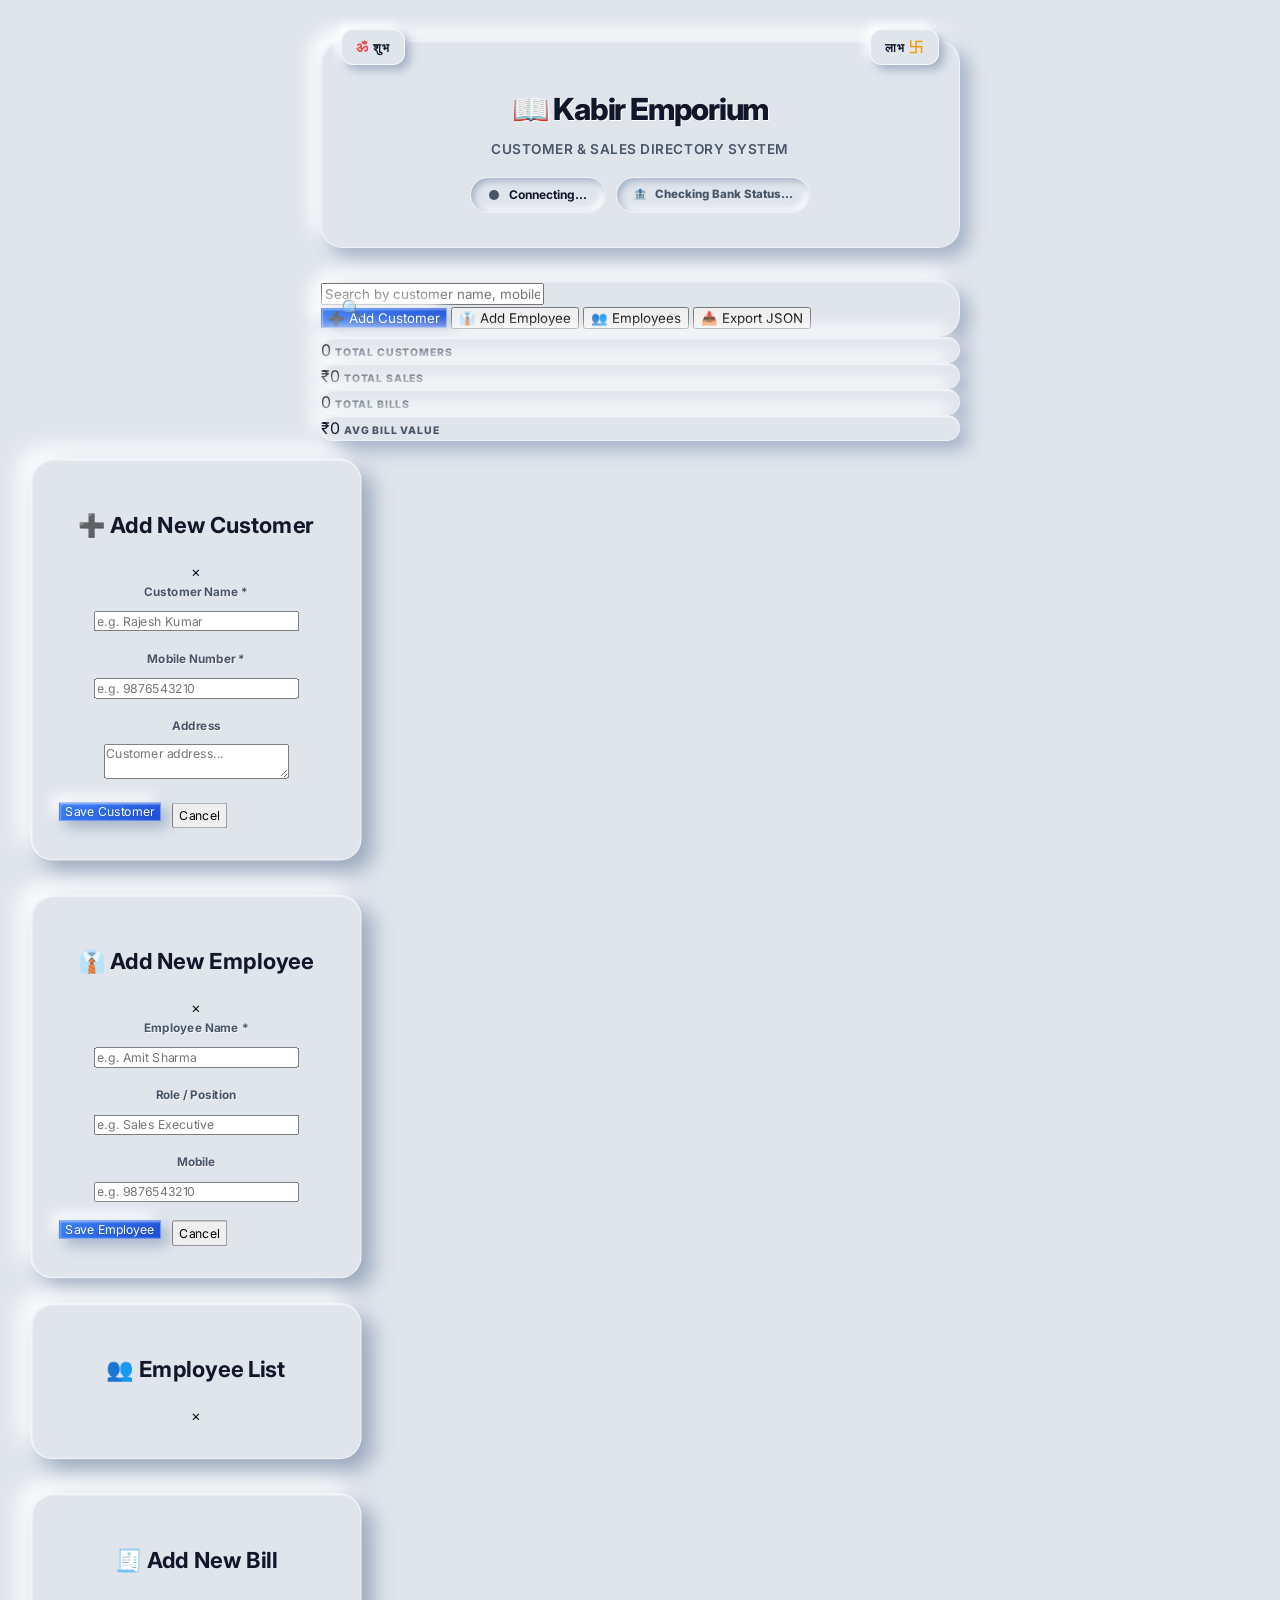
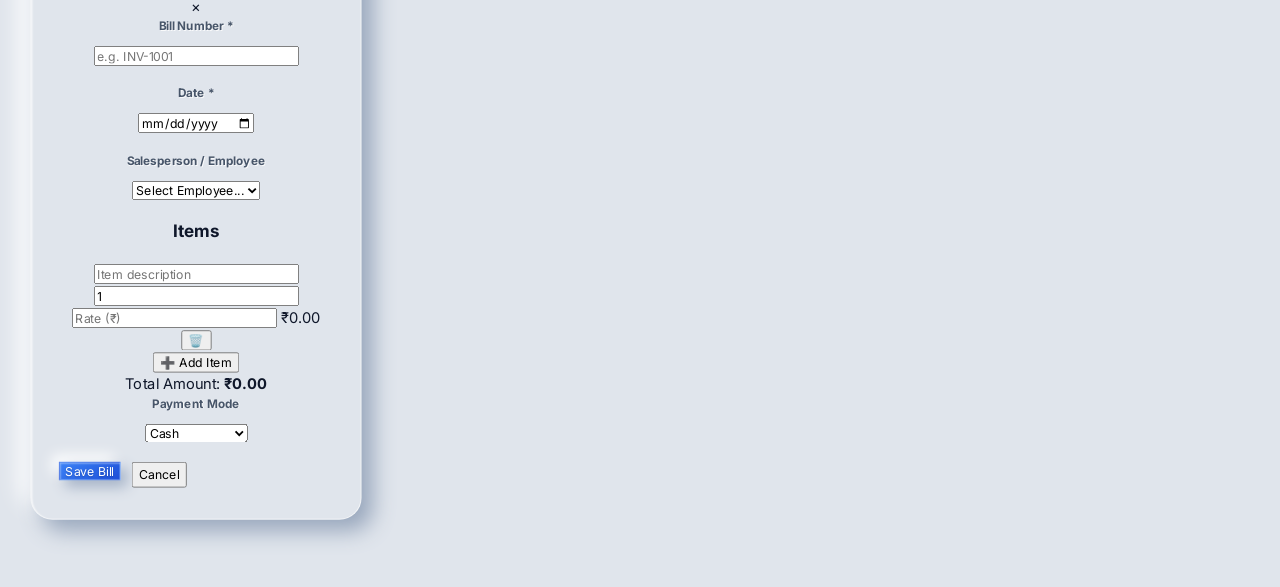
==== commit 1d7cc2d5: "Refactor index.html for customer management features Reorganized HTML structure and added new elemen" ====
--- a/index.html
+++ b/index.html
@@ -1,602 +1,241 @@
 <!DOCTYPE html>
 <html lang="en">
 <head>
-  <meta charset="UTF-8">
-  <meta name="viewport" content="width=device-width, initial-scale=1.0">
-  <meta name="description" content="Customer directory for Kabir Emporium">
-  <title>Kabir Emporium Directory</title>
-  <link rel="icon" href="book.jpg" type="image/jpeg">
-  <link rel="apple-touch-icon" href="book.jpg">
-  <link rel="preconnect" href="https://fonts.googleapis.com">
-  <link rel="preconnect" href="https://fonts.gstatic.com" crossorigin>
-  <link href="https://fonts.googleapis.com/css2?family=Inter:wght@400;500;600;700;800&display=swap" rel="stylesheet">
-  <link rel="manifest" href="manifest.json">
-  <style>
-    :root {
-      --bg-grad: radial-gradient(circle at 50% 0%, #f1f5f9 0%, #cbd5e1 100%);
-      --surface-3d: linear-gradient(145deg, #ffffff, #f8fafc);
-      --surface-hover-3d: linear-gradient(145deg, #ffffff, #f1f5f9);
-      --text-main: #0f172a;
-      --text-muted: #475569;
-      --border-highlight: rgba(255, 255, 255, 0.9);
-      --border-shadow: rgba(203, 213, 225, 0.5);
-      --accent: #2563eb;
-      --accent-hover: #1d4ed8;
-      --accent-depth: #1e3a8a;
-      --danger: #ef4444;
-      --danger-depth: #991b1b;
-      --success: #10b981;
-      --warning: #f59e0b;
-      --radius: 20px;
-      --focus-ring: rgba(37, 99, 235, 0.25);
-
-      /* 3D Shadows */
-      --shadow-3d: 
-        8px 12px 20px rgba(15, 23, 42, 0.08),
-        -4px -4px 12px rgba(255, 255, 255, 0.8),
-        inset 2px 2px 4px rgba(255, 255, 255, 1),
-        inset -2px -2px 6px rgba(15, 23, 42, 0.03);
-      --shadow-3d-hover: 
-        12px 18px 28px rgba(15, 23, 42, 0.12),
-        -6px -6px 16px rgba(255, 255, 255, 0.9),
-        inset 2px 2px 4px rgba(255, 255, 255, 1),
-        inset -2px -2px 6px rgba(15, 23, 42, 0.03);
-      --shadow-3d-inset: 
-        inset 3px 3px 6px rgba(15, 23, 42, 0.1),
-        inset -3px -3px 6px rgba(255, 255, 255, 0.8);
-      --shadow-btn: 
-        0 4px 6px -1px rgba(37, 99, 235, 0.2), 
-        0 2px 4px -1px rgba(37, 99, 235, 0.1),
-        inset 0 1px 0 rgba(255, 255, 255, 0.3);
-    }
-
-    * {
-      box-sizing: border-box;
-      margin: 0;
-      padding: 0;
-      font-family: 'Inter', system-ui, -apple-system, sans-serif;
-      -webkit-tap-highlight-color: transparent;
-    }
-
-    body {
-      background: var(--bg-grad);
-      color: var(--text-main);
-      min-height: 100vh;
-      display: flex;
-      flex-direction: column;
-      align-items: center;
-      padding: 2rem 1rem;
-    }
-
-    .app-container {
-      width: 100%;
-      max-width: 900px;
-    }
-
-    /* Header Styling */
-    header {
-      background: var(--surface-3d);
-      border-radius: var(--radius);
-      padding: 2rem;
-      margin-bottom: 2rem;
-      box-shadow: var(--shadow-3d);
-      border: 1px solid var(--border-highlight);
-      display: flex;
-      justify-content: space-between;
-      align-items: center;
-      flex-wrap: wrap;
-      gap: 1.5rem;
-      position: relative;
-    }
-
-    .brand {
-      display: flex;
-      align-items: center;
-      gap: 1rem;
-    }
-
-    .brand-icon {
-      width: 48px;
-      height: 48px;
-      background: linear-gradient(135deg, var(--accent), var(--accent-hover));
-      border-radius: 14px;
-      display: flex;
-      align-items: center;
-      justify-content: center;
-      color: white;
-      font-size: 1.5rem;
-      box-shadow: 0 8px 16px -4px rgba(37, 99, 235, 0.4);
-    }
-
-    .brand-text h1 {
-      font-size: 1.5rem;
-      font-weight: 800;
-      letter-spacing: -0.025em;
-    }
-
-    .brand-text p {
-      font-size: 0.875rem;
-      color: var(--text-muted);
-      font-weight: 500;
-    }
-
-    .add-btn {
-      background: linear-gradient(180deg, var(--accent) 0%, var(--accent-hover) 100%);
-      color: white;
-      border: none;
-      padding: 0.875rem 1.5rem;
-      border-radius: 12px;
-      font-weight: 600;
-      font-size: 0.95rem;
-      cursor: pointer;
-      box-shadow: var(--shadow-btn);
-      transition: all 0.2s ease;
-      display: flex;
-      align-items: center;
-      gap: 0.5rem;
-    }
-
-    .add-btn:hover {
-      transform: translateY(-2px);
-      box-shadow: 0 8px 12px -2px rgba(37, 99, 235, 0.3);
-    }
-
-    .add-btn:active {
-      transform: translateY(0);
-    }
-
-    /* Search & Stats Bar */
-    .controls {
-      display: flex;
-      gap: 1rem;
-      margin-bottom: 2rem;
-      flex-wrap: wrap;
-    }
-
-    .search-wrapper {
-      flex: 1;
-      min-width: 280px;
-      position: relative;
-    }
-
-    .search-input {
-      width: 100%;
-      padding: 1rem 1rem 1rem 3rem;
-      border-radius: 16px;
-      border: 1px solid var(--border-highlight);
-      background: var(--surface-3d);
-      box-shadow: var(--shadow-3d-inset);
-      font-size: 1rem;
-      outline: none;
-      transition: all 0.2s ease;
-      color: var(--text-main);
-    }
-
-    .search-input:focus {
-      box-shadow: 0 0 0 3px var(--focus-ring), var(--shadow-3d-inset);
-    }
-
-    .search-icon {
-      position: absolute;
-      left: 1.2rem;
-      top: 50%;
-      transform: translateY(-50%);
-      color: var(--text-muted);
-    }
-
-    /* Grid Layout */
-    .grid {
-      display: grid;
-      grid-template-columns: repeat(auto-fill, minmax(280px, 1fr));
-      gap: 1.5rem;
-    }
-
-    /* 3D Customer Cards */
-    .card {
-      background: var(--surface-3d);
-      border-radius: var(--radius);
-      padding: 1.5rem;
-      box-shadow: var(--shadow-3d);
-      border: 1px solid var(--border-highlight);
-      transition: all 0.3s cubic-bezier(0.4, 0, 0.2, 1);
-      display: flex;
-      flex-direction: column;
-      position: relative;
-      overflow: hidden;
-    }
-
-    .card:hover {
-      transform: translateY(-6px);
-      box-shadow: var(--shadow-3d-hover);
-    }
-
-    .card-header {
-      display: flex;
-      align-items: center;
-      gap: 1rem;
-      margin-bottom: 1rem;
-    }
-
-    .avatar {
-      width: 48px;
-      height: 48px;
-      border-radius: 50%;
-      background: #e2e8f0;
-      display: flex;
-      align-items: center;
-      justify-content: center;
-      font-weight: 700;
-      color: var(--accent);
-      box-shadow: var(--shadow-3d-inset);
-      font-size: 1.1rem;
-    }
-
-    .card-title {
-      font-weight: 700;
-      font-size: 1.1rem;
-      line-height: 1.2;
-    }
-
-    .card-subtitle {
-      font-size: 0.8rem;
-      color: var(--text-muted);
-      margin-top: 2px;
-    }
-
-    .card-details {
-      margin-top: 0.5rem;
-      font-size: 0.9rem;
-      color: var(--text-muted);
-      display: flex;
-      flex-direction: column;
-      gap: 0.5rem;
-      flex-grow: 1;
-    }
-
-    .detail-item {
-      display: flex;
-      align-items: center;
-      gap: 0.5rem;
-    }
-
-    .card-actions {
-      margin-top: 1.5rem;
-      display: flex;
-      gap: 0.5rem;
-      border-top: 1px solid #e2e8f0;
-      padding-top: 1rem;
-    }
-
-    .action-btn {
-      flex: 1;
-      padding: 0.5rem;
-      border-radius: 8px;
-      border: none;
-      font-size: 0.85rem;
-      font-weight: 600;
-      cursor: pointer;
-      transition: background 0.2s ease;
-      background: #e2e8f0;
-      color: var(--text-main);
-    }
-
-    .action-btn:hover {
-      background: #cbd5e1;
-    }
-
-    .action-btn.delete {
-      color: var(--danger);
-      background: #fee2e2;
-    }
-
-    .action-btn.delete:hover {
-      background: #fca5a5;
-    }
-
-    /* Modal Styling */
-    .modal-overlay {
-      position: fixed;
-      top: 0;
-      left: 0;
-      right: 0;
-      bottom: 0;
-      background: rgba(15, 23, 42, 0.4);
-      backdrop-filter: blur(4px);
-      display: flex;
-      align-items: center;
-      justify-content: center;
-      z-index: 1000;
-      opacity: 0;
-      pointer-events: none;
-      transition: opacity 0.2s ease;
-    }
-
-    .modal-overlay.active {
-      opacity: 1;
-      pointer-events: auto;
-    }
-
-    .modal {
-      background: var(--surface-3d);
-      padding: 2rem;
-      border-radius: var(--radius);
-      width: 100%;
-      max-width: 450px;
-      box-shadow: var(--shadow-3d-hover);
-      border: 1px solid var(--border-highlight);
-      transform: scale(0.95);
-      transition: transform 0.2s ease;
-    }
-
-    .modal-overlay.active .modal {
-      transform: scale(1);
-    }
-
-    .modal-title {
-      font-size: 1.25rem;
-      font-weight: 800;
-      margin-bottom: 1.5rem;
-    }
-
-    .form-group {
-      margin-bottom: 1rem;
-    }
-
-    .form-group label {
-      display: block;
-      font-size: 0.85rem;
-      font-weight: 600;
-      margin-bottom: 0.4rem;
-      color: var(--text-muted);
-    }
-
-    .form-input {
-      width: 100%;
-      padding: 0.75rem 1rem;
-      border-radius: 10px;
-      border: 1px solid #cbd5e1;
-      background: #ffffff;
-      outline: none;
-    }
-
-    .form-input:focus {
-      border-color: var(--accent);
-      box-shadow: 0 0 0 3px var(--focus-ring);
-    }
-
-    .modal-actions {
-      display: flex;
-      justify-content: flex-end;
-      gap: 0.75rem;
-      margin-top: 1.5rem;
-    }
-
-    .btn-secondary {
-      background: transparent;
-      border: 1px solid #cbd5e1;
-      padding: 0.6rem 1.2rem;
-      border-radius: 8px;
-      cursor: pointer;
-      font-weight: 600;
-    }
-
-    .empty-state {
-      text-align: center;
-      padding: 3rem;
-      grid-column: 1 / -1;
-      color: var(--text-muted);
-    }
-  </style>
+    <meta charset="UTF-8">
+    <meta name="viewport" content="width=device-width, initial-scale=1.0">
+    <meta name="description" content="Customer directory for Kabir Emporium">
+    <title>Kabir Emporium Directory</title>
+    <link rel="manifest" href="manifest.json">
+    <link rel="icon" href="book.jpg" type="image/jpeg">
+    <link rel="apple-touch-icon" href="book.jpg">
+    <link rel="preconnect" href="https://fonts.googleapis.com">
+    <link rel="preconnect" href="https://fonts.gstatic.com" crossorigin>
+    <link href="https://fonts.googleapis.com/css2?family=Inter:wght@400;500;600;700;800&display=swap" rel="stylesheet">
+    <!-- Links to external style.css -->
+    <link rel="stylesheet" href="style.css">
 </head>
 <body>
 
-  <div class="app-container">
-    <header>
-      <div class="brand">
-        <div class="brand-icon">📚</div>
-        <div class="brand-text">
-          <h1>Kabir Emporium</h1>
-          <p>Customer Directory & Directory</p>
-        </div>
-      </div>
-      <button class="add-btn" id="openModalBtn">
-        <span>+</span> Add Customer
-      </button>
-    </header>
-
-    <div class="controls">
-      <div class="search-wrapper">
-        <span class="search-icon">🔍</span>
-        <input type="text" id="searchInput" class="search-input" placeholder="Search by name, phone, or tags...">
-      </div>
-    </div>
-
-    <div class="grid" id="customerGrid"></div>
-  </div>
-
-  <!-- Modal -->
-  <div class="modal-overlay" id="modalOverlay">
-    <div class="modal">
-      <h2 class="modal-title" id="modalTitle">Add New Customer</h2>
-      <form id="customerForm">
-        <input type="hidden" id="customerId">
+<div class="container">
+    <!-- Brand Header Card -->
+    <div class="card-3d brand-header-card">
+        <span class="shubh-labh-left"><span class="om-symbol">ॐ</span> शुभ</span>
+        <span class="shubh-labh-right">लाभ <span class="swastik-symbol">卐</span></span>
+
+        <div class="brand-info">
+            <h1 class="brand-title">📖 Kabir Emporium</h1>
+            <span class="brand-subtitle">Customer &amp; Sales Directory System</span>
+        </div>
+
+        <!-- Pill Container for forced same-line layout -->
+        <div class="header-pills-row">
+            <div class="sync-pill" onclick="toggleSettingsPanel()" title="Click to configure GitHub Token">
+                <div id="status-dot" class="status-dot"></div>
+                <span id="status-text">Connecting...</span>
+            </div>
+
+            <div id="bank-holiday-pill" class="bank-status-pill">
+                <span id="bank-status-icon">🏦</span>
+                <span id="bank-status-text">Checking Bank Status...</span>
+            </div>
+        </div>
+    </div>
+
+    <!-- Collapsible Settings Panel -->
+    <div id="settings-panel" class="card-3d settings-panel" style="display: none;">
+        <h3>⚙️ Sync Settings (GitHub Integration)</h3>
         <div class="form-group">
-          <label>Full Name *</label>
-          <input type="text" id="nameInput" class="form-input" required>
+            <label for="gh-token">GitHub Personal Access Token (PAT):</label>
+            <input type="password" id="gh-token" placeholder="ghp_xxxxxxxxxxxxxxxxxxxx">
+            <small>Requires 'repo' scope. Token is saved locally in your browser.</small>
         </div>
         <div class="form-group">
-          <label>Phone Number *</label>
-          <input type="tel" id="phoneInput" class="form-input" required>
+            <label for="gh-repo">Repository (username/repo):</label>
+            <input type="text" id="gh-repo" value="playtv02/Customer-directory">
         </div>
         <div class="form-group">
-          <label>Email</label>
-          <input type="email" id="emailInput" class="form-input">
-        </div>
-        <div class="form-group">
-          <label>Notes / Address</label>
-          <textarea id="notesInput" class="form-input" rows="3"></textarea>
-        </div>
-        <div class="modal-actions">
-          <button type="button" class="btn-secondary" id="closeModalBtn">Cancel</button>
-          <button type="submit" class="add-btn" style="padding: 0.6rem 1.2rem;">Save Customer</button>
-        </div>
-      </form>
-    </div>
-  </div>
-
-  <script>
-    // Initial State & Local Storage Management
-    const STORAGE_KEY = 'kabir_directory_customers';
-    
-    const initialCustomers = [
-      { id: '1', name: 'Aarav Sharma', phone: '+91 98765 43210', email: 'aarav@example.com', notes: 'Regular buyer of textbooks.' },
-      { id: '2', name: 'Priya Patel', phone: '+91 98765 12345', email: 'priya@example.com', notes: 'Wholesale order for stationery.' },
-      { id: '3', name: 'Rahul Verma', phone: '+91 91234 56789', email: 'rahul@example.com', notes: 'Requested novel restocks.' }
-    ];
-
-    function getCustomers() {
-      const data = localStorage.getItem(STORAGE_KEY);
-      return data ? JSON.parse(data) : initialCustomers;
-    }
-
-    function saveCustomers(customers) {
-      localStorage.setItem(STORAGE_KEY, JSON.stringify(customers));
-      render();
-    }
-
-    // DOM Elements
-    const grid = document.getElementById('customerGrid');
-    const searchInput = document.getElementById('searchInput');
-    const modalOverlay = document.getElementById('modalOverlay');
-    const openModalBtn = document.getElementById('openModalBtn');
-    const closeModalBtn = document.getElementById('closeModalBtn');
-    const customerForm = document.getElementById('customerForm');
-    const modalTitle = document.getElementById('modalTitle');
-
-    // Render Function
-    function render(query = '') {
-      const customers = getCustomers();
-      const filtered = customers.filter(c => 
-        c.name.toLowerCase().includes(query.toLowerCase()) ||
-        c.phone.includes(query) ||
-        (c.email && c.email.toLowerCase().includes(query.toLowerCase())) ||
-        (c.notes && c.notes.toLowerCase().includes(query.toLowerCase()))
-      );
-
-      grid.innerHTML = '';
-
-      if (filtered.length === 0) {
-        grid.innerHTML = '<div class="empty-state">No customers found matching your query.</div>';
-        return;
-      }
-
-      filtered.forEach(c => {
-        const initials = c.name.split(' ').map(n => n[0]).join('').substring(0, 2).toUpperCase();
-        const card = document.createElement('div');
-        card.className = 'card';
-        card.innerHTML = `
-          <div class="card-header">
-            <div class="avatar">${initials}</div>
-            <div>
-              <div class="card-title">${escapeHtml(c.name)}</div>
-              <div class="card-subtitle">ID: #${c.id.substring(0, 6)}</div>
-            </div>
-          </div>
-          <div class="card-details">
-            <div class="detail-item">📞 ${escapeHtml(c.phone)}</div>
-            ${c.email ? `<div class="detail-item">✉️ ${escapeHtml(c.email)}</div>` : ''}
-            ${c.notes ? `<div class="detail-item">📝 ${escapeHtml(c.notes)}</div>` : ''}
-          </div>
-          <div class="card-actions">
-            <button class="action-btn" onclick="editCustomer('${c.id}')">Edit</button>
-            <button class="action-btn delete" onclick="deleteCustomer('${c.id}')">Delete</button>
-          </div>
-        `;
-        grid.appendChild(card);
-      });
-    }
-
-    function escapeHtml(str) {
-      return str.replace(/[&<>'"]/g, 
-        tag => ({ '&': '&amp;', '<': '&lt;', '>': '&gt;', "'": '&#39;', '"': '&quot;' }[tag] || tag)
-      );
-    }
-
-    // Modal Control
-    openModalBtn.addEventListener('click', () => {
-      customerForm.reset();
-      document.getElementById('customerId').value = '';
-      modalTitle.textContent = 'Add New Customer';
-      modalOverlay.classList.add('active');
-    });
-
-    closeModalBtn.addEventListener('click', () => {
-      modalOverlay.classList.remove('active');
-    });
-
-    // Form Submit
-    customerForm.addEventListener('submit', (e) => {
-      e.preventDefault();
-      const id = document.getElementById('customerId').value;
-      const name = document.getElementById('nameInput').value;
-      const phone = document.getElementById('phoneInput').value;
-      const email = document.getElementById('emailInput').value;
-      const notes = document.getElementById('notesInput').value;
-
-      let customers = getCustomers();
-
-      if (id) {
-        // Edit
-        customers = customers.map(c => c.id === id ? { id, name, phone, email, notes } : c);
-      } else {
-        // Create
-        const newCust = {
-          id: Date.now().toString(),
-          name, phone, email, notes
-        };
-        customers.push(newCust);
-      }
-
-      saveCustomers(customers);
-      modalOverlay.classList.remove('active');
-    });
-
-    // Edit/Delete Handlers
-    window.editCustomer = function(id) {
-      const c = getCustomers().find(item => item.id === id);
-      if (!c) return;
-
-      document.getElementById('customerId').value = c.id;
-      document.getElementById('nameInput').value = c.name;
-      document.getElementById('phoneInput').value = c.phone;
-      document.getElementById('emailInput').value = c.email || '';
-      document.getElementById('notesInput').value = c.notes || '';
-      
-      modalTitle.textContent = 'Edit Customer';
-      modalOverlay.classList.add('active');
-    };
-
-    window.deleteCustomer = function(id) {
-      if (confirm('Are you sure you want to delete this customer?')) {
-        const customers = getCustomers().filter(c => c.id !== id);
-        saveCustomers(customers);
-      }
-    };
-
-    // Search Handler
-    searchInput.addEventListener('input', (e) => {
-      render(e.target.value);
-    });
-
-    // Register Service Worker for PWA
-    if ('serviceWorker' in navigator) {
-      window.addEventListener('load', () => {
-        navigator.serviceWorker.register('./sw.js').catch(() => {});
-      });
-    }
-
-    // Initial Render
-    render();
-  </script>
+            <label for="gh-path">File Path:</label>
+            <input type="text" id="gh-path" value="data.json">
+        </div>
+        <button onclick="saveSettings()" class="btn-primary">Save Settings &amp; Sync</button>
+        <button onclick="toggleSettingsPanel()" class="btn-secondary">Close</button>
+    </div>
+
+    <!-- Controls Row -->
+    <div class="controls-card card-3d">
+        <div class="search-box">
+            <span class="search-icon">🔍</span>
+            <input type="text" id="search-input" placeholder="Search by customer name, mobile, address, bill no, item...">
+        </div>
+        <div class="action-buttons">
+            <button onclick="openModal('add-customer-modal')" class="btn-primary">➕ Add Customer</button>
+            <button onclick="openModal('add-employee-modal')" class="btn-secondary">👔 Add Employee</button>
+            <button onclick="openModal('view-employees-modal')" class="btn-secondary">👥 Employees</button>
+            <button onclick="exportData()" class="btn-secondary">📥 Export JSON</button>
+        </div>
+    </div>
+
+    <!-- Stats Bar -->
+    <div class="stats-row">
+        <div class="stat-card card-3d">
+            <span class="stat-number" id="stat-total-customers">0</span>
+            <span class="stat-label">Total Customers</span>
+        </div>
+        <div class="stat-card card-3d">
+            <span class="stat-number" id="stat-total-sales">₹0</span>
+            <span class="stat-label">Total Sales</span>
+        </div>
+        <div class="stat-card card-3d">
+            <span class="stat-number" id="stat-total-bills">0</span>
+            <span class="stat-label">Total Bills</span>
+        </div>
+        <div class="stat-card card-3d">
+            <span class="stat-number" id="stat-avg-bill">₹0</span>
+            <span class="stat-label">Avg Bill Value</span>
+        </div>
+    </div>
+
+    <!-- Main Content Area: Customers List -->
+    <div id="customers-list" class="customers-grid">
+        <!-- Customer Cards will be dynamically inserted here -->
+    </div>
+</div>
+
+<!-- Add Customer Modal -->
+<div id="add-customer-modal" class="modal">
+    <div class="modal-content card-3d">
+        <div class="modal-header">
+            <h2>➕ Add New Customer</h2>
+            <span class="close-modal" onclick="closeModal('add-customer-modal')">&times;</span>
+        </div>
+        <form id="add-customer-form" onsubmit="handleAddCustomer(event)">
+            <div class="form-group">
+                <label for="cust-name">Customer Name *</label>
+                <input type="text" id="cust-name" required placeholder="e.g. Rajesh Kumar">
+            </div>
+            <div class="form-group">
+                <label for="cust-mobile">Mobile Number *</label>
+                <input type="tel" id="cust-mobile" required placeholder="e.g. 9876543210">
+            </div>
+            <div class="form-group">
+                <label for="cust-address">Address</label>
+                <textarea id="cust-address" placeholder="Customer address..."></textarea>
+            </div>
+            <div class="modal-actions">
+                <button type="submit" class="btn-primary">Save Customer</button>
+                <button type="button" onclick="closeModal('add-customer-modal')" class="btn-secondary">Cancel</button>
+            </div>
+        </form>
+    </div>
+</div>
+
+<!-- Add Employee Modal -->
+<div id="add-employee-modal" class="modal">
+    <div class="modal-content card-3d">
+        <div class="modal-header">
+            <h2>👔 Add New Employee</h2>
+            <span class="close-modal" onclick="closeModal('add-employee-modal')">&times;</span>
+        </div>
+        <form id="add-employee-form" onsubmit="handleAddEmployee(event)">
+            <div class="form-group">
+                <label for="emp-name">Employee Name *</label>
+                <input type="text" id="emp-name" required placeholder="e.g. Amit Sharma">
+            </div>
+            <div class="form-group">
+                <label for="emp-role">Role / Position</label>
+                <input type="text" id="emp-role" placeholder="e.g. Sales Executive">
+            </div>
+            <div class="form-group">
+                <label for="emp-mobile">Mobile</label>
+                <input type="tel" id="emp-mobile" placeholder="e.g. 9876543210">
+            </div>
+            <div class="modal-actions">
+                <button type="submit" class="btn-primary">Save Employee</button>
+                <button type="button" onclick="closeModal('add-employee-modal')" class="btn-secondary">Cancel</button>
+            </div>
+        </form>
+    </div>
+</div>
+
+<!-- View Employees Modal -->
+<div id="view-employees-modal" class="modal">
+    <div class="modal-content card-3d modal-large">
+        <div class="modal-header">
+            <h2>👥 Employee List</h2>
+            <span class="close-modal" onclick="closeModal('view-employees-modal')">&times;</span>
+        </div>
+        <div id="employees-list" class="employees-grid">
+            <!-- Employee items dynamically inserted here -->
+        </div>
+    </div>
+</div>
+
+<!-- Add Bill Modal -->
+<div id="add-bill-modal" class="modal">
+    <div class="modal-content card-3d modal-large">
+        <div class="modal-header">
+            <h2 id="add-bill-title">🧾 Add New Bill</h2>
+            <span class="close-modal" onclick="closeModal('add-bill-modal')">&times;</span>
+        </div>
+        <form id="add-bill-form" onsubmit="handleAddBill(event)">
+            <input type="hidden" id="bill-cust-id">
+            <div class="form-row">
+                <div class="form-group">
+                    <label for="bill-no">Bill Number *</label>
+                    <input type="text" id="bill-no" required placeholder="e.g. INV-1001">
+                </div>
+                <div class="form-group">
+                    <label for="bill-date">Date *</label>
+                    <input type="date" id="bill-date" required>
+                </div>
+                <div class="form-group">
+                    <label for="bill-employee">Salesperson / Employee</label>
+                    <select id="bill-employee">
+                        <option value="">Select Employee...</option>
+                    </select>
+                </div>
+            </div>
+
+            <h3>Items</h3>
+            <div id="bill-items-container">
+                <div class="bill-item-row">
+                    <input type="text" class="item-name" placeholder="Item description" required>
+                    <input type="number" class="item-qty" placeholder="Qty" value="1" min="1" required onchange="calculateBillTotal()">
+                    <input type="number" class="item-rate" placeholder="Rate (₹)" min="0" step="0.01" required onchange="calculateBillTotal()">
+                    <span class="item-amount">₹0.00</span>
+                    <button type="button" class="btn-danger-sm" onclick="removeBillItemRow(this)">🗑️</button>
+                </div>
+            </div>
+            <button type="button" onclick="addBillItemRow()" class="btn-secondary-sm">➕ Add Item</button>
+
+            <div class="bill-summary">
+                <div class="summary-line">
+                    <span>Total Amount:</span>
+                    <strong id="bill-total-amount">₹0.00</strong>
+                </div>
+                <div class="form-group">
+                    <label for="bill-payment-mode">Payment Mode</label>
+                    <select id="bill-payment-mode">
+                        <option value="Cash">Cash</option>
+                        <option value="UPI">UPI</option>
+                        <option value="Card">Card</option>
+                        <option value="Credit/Udhar">Credit / Udhar</option>
+                    </select>
+                </div>
+            </div>
+
+            <div class="modal-actions">
+                <button type="submit" class="btn-primary">Save Bill</button>
+                <button type="button" onclick="closeModal('add-bill-modal')" class="btn-secondary">Cancel</button>
+            </div>
+        </form>
+    </div>
+</div>
+
+    <!-- Links to external script.js -->
+    <script src="script.js"></script>
+    <script>
+    if ('serviceWorker' in navigator) { window.addEventListener('load', () => { navigator.serviceWorker.register('./sw.js'); }); }
+    </script>
 </body>
 </html>
--- a/style.css
+++ b/style.css
@@ -0,0 +1,1039 @@
+:root {
+  /* Neumorphic Soft-UI Base Palette */
+  --bg-grad: #e0e5ec;
+  --neu-bg: #e0e5ec;
+  --surface-3d: linear-gradient(145deg, #f0f5fc, #caced4);
+  --surface-hover-3d: linear-gradient(145deg, #f5f9ff, #d2d7de);
+  --text-main: #0f172a;
+  --text-muted: #475569;
+  --border-highlight: rgba(255, 255, 255, 0.75);
+  --border-shadow: rgba(163, 177, 198, 0.45);
+  --accent: #2563eb;
+  --accent-hover: #1d4ed8;
+  --accent-depth: #1e3a8a;
+  --danger: #ef4444;
+  --danger-depth: #991b1b;
+  --success: #10b981;
+  --warning: #f59e0b;
+  --radius: 22px;
+  --focus-ring: rgba(37, 99, 235, 0.22);
+
+  /* Neumorphic 3D Extruded & Carved Shadows */
+  --shadow-3d: 
+    9px 9px 18px #a3b1c6,
+    -9px -9px 18px #ffffff,
+    inset 1px 1px 2px rgba(255, 255, 255, 0.7);
+
+  --shadow-3d-hover: 
+    12px 12px 24px #97a6bc,
+    -12px -12px 24px #ffffff,
+    inset 1px 1px 2px rgba(255, 255, 255, 0.9);
+
+  --shadow-pressed: 
+    inset 6px 6px 12px #a3b1c6,
+    inset -6px -6px 12px #ffffff;
+
+  --shadow-pressed-sm: 
+    inset 3px 3px 7px #a3b1c6,
+    inset -3px -3px 7px #ffffff;
+
+  --transition-smooth: all 0.3s cubic-bezier(0.16, 1, 0.3, 1);
+  --transition-spring: all 0.5s cubic-bezier(0.34, 1.56, 0.64, 1);
+}
+
+html {
+  scroll-behavior: smooth;
+}
+
+*, *::before, *::after {
+  box-sizing: border-box;
+}
+
+body {
+  margin: 0;
+  font-family: 'Inter', system-ui, -apple-system, BlinkMacSystemFont, sans-serif;
+  background: var(--neu-bg);
+  color: var(--text-main);
+  padding: 40px 16px;
+  line-height: 1.5;
+  -webkit-font-smoothing: antialiased;
+}
+
+input, button, textarea, select {
+  font-family: inherit;
+}
+
+.container {
+  max-width: 640px;
+  margin: 0 auto;
+  perspective: 1500px;
+  animation: fadeIn 0.6s var(--transition-smooth);
+}
+
+@keyframes fadeIn {
+  from { opacity: 0; transform: translateY(20px) scale(0.98); }
+  to { opacity: 1; transform: translateY(0) scale(1); }
+}
+
+/* 3D Neumorphic Core Card */
+.card-3d {
+  background: var(--neu-bg);
+  border-radius: var(--radius);
+  box-shadow: var(--shadow-3d);
+  border: 1px solid rgba(255, 255, 255, 0.5);
+  transition: var(--transition-spring);
+  position: relative;
+}
+
+.card-3d:hover {
+  box-shadow: var(--shadow-3d-hover);
+  transform: translateY(-3px);
+}
+
+.form-card-static:hover {
+  transform: none;
+  box-shadow: var(--shadow-3d);
+}
+
+/* Brand Header Card */
+.brand-header-card {
+  padding: 38px 28px 28px;
+  margin-bottom: 32px;
+  display: flex;
+  flex-direction: column;
+  align-items: center;
+  text-align: center;
+  gap: 14px;
+}
+
+.header-pills-row {
+  display: flex;
+  gap: 10px;
+  justify-content: center;
+  align-items: center;
+  flex-wrap: nowrap;
+  width: 100%;
+  overflow-x: auto;
+  padding: 4px 2px 6px;
+}
+
+/* 3D Shubh Labh Badges */
+.shubh-labh-left,
+.shubh-labh-right {
+  position: absolute;
+  top: -12px;
+  font-size: 0.75rem;
+  font-weight: 800;
+  color: var(--text-main);
+  letter-spacing: 0.08em;
+  background: var(--neu-bg);
+  padding: 6px 14px;
+  border-radius: 12px;
+  box-shadow: 
+    5px 5px 10px #a3b1c6,
+    -5px -5px 10px #ffffff;
+  border: 1px solid rgba(255, 255, 255, 0.75);
+  animation: float3D 3s infinite ease-in-out alternate;
+}
+
+.om-symbol {
+  color: var(--danger);
+  font-size: 0.9rem;
+}
+
+.swastik-symbol {
+  color: var(--warning);
+  font-size: 0.9rem;
+}
+
+.shubh-labh-left { left: 20px; animation-delay: 0s; }
+.shubh-labh-right { right: 20px; animation-delay: 1.5s; }
+
+@keyframes float3D {
+  0% { transform: translateY(0) rotateZ(-2deg); }
+  100% { transform: translateY(-6px) rotateZ(2deg); }
+}
+
+.brand-info {
+  display: flex;
+  flex-direction: column;
+  align-items: center;
+  gap: 6px;
+  margin-top: 8px;
+}
+
+.brand-title {
+  font-size: 1.9rem;
+  font-weight: 800;
+  letter-spacing: -0.04em;
+  color: var(--text-main);
+  margin: 0;
+  display: flex;
+  align-items: center;
+  justify-content: center;
+  gap: 12px;
+  text-shadow: 1px 1px 0 #ffffff;
+}
+
+.brand-subtitle {
+  font-size: 0.85rem;
+  font-weight: 600;
+  color: var(--text-muted);
+  letter-spacing: 0.04em;
+  text-transform: uppercase;
+}
+
+/* Neumorphic Sync & Bank Pills */
+.sync-pill {
+  display: inline-flex;
+  align-items: center;
+  gap: 10px;
+  background: var(--neu-bg);
+  padding: 8px 18px;
+  border-radius: 99px;
+  font-size: 0.75rem;
+  font-weight: 700;
+  color: var(--text-main);
+  box-shadow: var(--shadow-pressed-sm);
+  border: 1px solid rgba(255, 255, 255, 0.4);
+  transition: var(--transition-smooth);
+  cursor: pointer;
+  white-space: nowrap;
+}
+
+.sync-pill:hover {
+  transform: scale(1.03);
+}
+
+@keyframes blink-sync {
+  0%, 100% { opacity: 1; }
+  50% { opacity: 0.3; }
+}
+
+@keyframes pulse-green {
+  0% { box-shadow: 0 0 0 0 rgba(16, 185, 129, 0.7); }
+  70% { box-shadow: 0 0 0 8px rgba(16, 185, 129, 0); }
+  100% { box-shadow: 0 0 0 0 rgba(16, 185, 129, 0); }
+}
+
+.status-dot {
+  width: 10px;
+  height: 10px;
+  border-radius: 50%;
+  background: var(--text-muted);
+  transition: var(--transition-smooth);
+}
+
+.status-dot.active {
+  background: var(--success);
+  box-shadow: 0 0 10px var(--success);
+  animation: pulse-green 2s infinite;
+}
+
+.status-dot.error {
+  background: var(--danger);
+  box-shadow: 0 0 10px var(--danger);
+}
+
+.status-dot.syncing {
+  background: var(--warning);
+  box-shadow: 0 0 10px var(--warning);
+  animation: blink-sync 1.2s infinite ease-in-out;
+}
+
+.bank-status-pill {
+  display: inline-flex;
+  align-items: center;
+  gap: 8px;
+  background: var(--neu-bg);
+  padding: 8px 16px;
+  border-radius: 99px;
+  font-size: 0.72rem;
+  font-weight: 800;
+  color: var(--text-muted);
+  box-shadow: var(--shadow-pressed-sm);
+  border: 1px solid rgba(255, 255, 255, 0.4);
+  transition: var(--transition-smooth);
+  white-space: nowrap;
+}
+
+.bank-status-pill.closed {
+  color: var(--danger);
+}
+
+.bank-status-pill.open {
+  color: var(--success);
+}
+
+.card {
+  padding: 32px;
+  margin-bottom: 32px;
+}
+
+/* Neumorphic Year Banner */
+.year-banner {
+  background: linear-gradient(145deg, #3b82f6, #1d4ed8);
+  color: #ffffff;
+  padding: 18px 24px;
+  border-radius: 18px;
+  font-size: 0.9rem;
+  font-weight: 700;
+  display: flex;
+  justify-content: space-between;
+  align-items: center;
+  margin-bottom: 32px;
+  border: 1px solid rgba(255, 255, 255, 0.3);
+  box-shadow: 
+    8px 8px 18px #a3b1c6,
+    -8px -8px 18px #ffffff,
+    inset 1px 1px 3px rgba(255, 255, 255, 0.4);
+  transition: var(--transition-spring);
+}
+
+.year-banner:hover {
+  transform: translateY(-3px);
+}
+
+/* Dashboard 3D Grid */
+.dashboard {
+  display: grid;
+  grid-template-columns: repeat(4, 1fr);
+  gap: 14px;
+  margin-bottom: 32px;
+}
+
+.stat-item {
+  display: flex;
+  flex-direction: column;
+  gap: 8px;
+  padding: 20px 14px;
+  border-radius: 18px;
+}
+
+.stat-label {
+  font-size: 0.65rem;
+  font-weight: 800;
+  color: var(--text-muted);
+  text-transform: uppercase;
+  letter-spacing: 0.08em;
+}
+
+.stat-value {
+  font-size: 1.4rem;
+  font-weight: 800;
+  letter-spacing: -0.03em;
+  color: var(--accent);
+  text-shadow: 1px 1px 0 #ffffff;
+}
+
+@media (max-width: 480px) {
+  .dashboard {
+    grid-template-columns: 1fr 1fr;
+    gap: 12px;
+  }
+}
+
+/* Year-Wise Breakdown Grid */
+.year-grid {
+  display: grid;
+  grid-template-columns: repeat(auto-fill, minmax(180px, 1fr));
+  gap: 14px;
+  margin-bottom: 36px;
+}
+
+.year-card {
+  padding: 22px;
+  display: flex;
+  flex-direction: column;
+  gap: 8px;
+}
+
+.year-card-title {
+  font-size: 0.85rem;
+  font-weight: 800;
+  color: var(--text-muted);
+  display: flex;
+  justify-content: space-between;
+  align-items: center;
+}
+
+.year-card-total {
+  font-size: 1.35rem;
+  font-weight: 800;
+  letter-spacing: -0.02em;
+  color: var(--text-main);
+}
+
+/* Neumorphic Carved Forms & Inputs */
+.form-group {
+  margin-bottom: 20px;
+}
+
+.form-group label {
+  display: block;
+  font-size: 0.8rem;
+  font-weight: 700;
+  color: var(--text-muted);
+  margin-bottom: 10px;
+  text-shadow: 1px 1px 0 rgba(255, 255, 255, 0.8);
+}
+
+.form-control {
+  width: 100%;
+  padding: 15px 18px;
+  background: var(--neu-bg);
+  border: 1px solid rgba(255, 255, 255, 0.35);
+  border-radius: 14px;
+  font-size: 0.98rem;
+  font-weight: 600;
+  color: var(--text-main);
+  box-shadow: var(--shadow-pressed);
+  transition: var(--transition-smooth);
+  outline: none;
+  appearance: none;
+}
+
+.form-control::placeholder {
+  color: #7c8b9e;
+  font-weight: 500;
+}
+
+.form-control:focus {
+  border-color: rgba(37, 99, 235, 0.55);
+  box-shadow: var(--shadow-pressed), 0 0 0 3px var(--focus-ring);
+}
+
+/* Credit & Live Total Carved Boxes */
+.credit-box {
+  background: var(--neu-bg);
+  padding: 16px;
+  border-radius: 16px;
+  margin-bottom: 12px;
+  box-shadow: var(--shadow-pressed);
+}
+
+.credit-balance-row {
+  font-size: 0.85rem;
+  font-weight: 700;
+  color: var(--text-muted);
+  display: flex;
+  justify-content: space-between;
+}
+
+.live-total-box {
+  background: var(--neu-bg);
+  padding: 15px 20px;
+  border-radius: 14px;
+  display: flex;
+  justify-content: space-between;
+  align-items: center;
+  margin-bottom: 18px;
+  box-shadow: var(--shadow-pressed);
+  font-weight: 800;
+}
+
+.live-total-box span:first-child {
+  font-size: 0.82rem;
+  color: var(--text-muted);
+}
+
+.live-total-box span:last-child {
+  font-size: 1.25rem;
+  color: var(--accent);
+  text-shadow: 1px 1px 0 #ffffff;
+}
+
+/* Neumorphic 3D Buttons */
+.btn {
+  display: inline-block;
+  width: 100%;
+  padding: 17px;
+  border-radius: 16px;
+  font-size: 1.02rem;
+  font-weight: 800;
+  cursor: pointer;
+  text-align: center;
+  transition: all 0.15s ease;
+  outline: none;
+  touch-action: manipulation;
+  user-select: none;
+  -webkit-tap-highlight-color: transparent;
+}
+
+.btn-primary {
+  background: linear-gradient(145deg, #3b82f6, #1d4ed8);
+  color: #ffffff;
+  border: 1px solid rgba(255, 255, 255, 0.3);
+  box-shadow: 
+    7px 7px 15px #a3b1c6,
+    -7px -7px 15px #ffffff,
+    inset 1px 1px 2px rgba(255, 255, 255, 0.4);
+  text-shadow: 0 1px 2px rgba(0, 0, 0, 0.2);
+  margin-bottom: 8px;
+}
+
+.btn-primary:hover {
+  transform: translateY(-2px);
+  filter: brightness(1.05);
+}
+
+.btn-primary:active {
+  transform: translateY(2px);
+  box-shadow: inset 4px 4px 8px rgba(15, 23, 42, 0.35);
+}
+
+.btn-primary:disabled {
+  opacity: 0.6;
+  cursor: not-allowed;
+}
+
+.btn-secondary-3d {
+  flex: 1;
+  min-width: 130px;
+  background: var(--neu-bg);
+  color: var(--text-main);
+  border: 1px solid rgba(255, 255, 255, 0.55);
+  padding: 12px 16px;
+  border-radius: 14px;
+  font-size: 0.84rem;
+  font-weight: 800;
+  cursor: pointer;
+  display: inline-flex;
+  align-items: center;
+  justify-content: center;
+  gap: 8px;
+  box-shadow: 
+    5px 5px 10px #a3b1c6,
+    -5px -5px 10px #ffffff;
+  transition: all 0.15s ease;
+  margin-bottom: 4px;
+}
+
+.btn-secondary-3d:hover {
+  transform: translateY(-2px);
+  color: var(--accent);
+}
+
+.btn-secondary-3d:active {
+  transform: translateY(1px);
+  box-shadow: var(--shadow-pressed-sm);
+}
+
+.add-item-btn {
+  width: 100%;
+  border: 1px dashed rgba(37, 99, 235, 0.45);
+}
+
+/* Filter Controls */
+.filter-controls {
+  display: flex;
+  gap: 10px;
+  margin-bottom: 18px;
+  flex-wrap: wrap;
+  width: 100%;
+}
+
+.filter-select {
+  flex: 1;
+  min-width: 220px;
+  width: 100%;
+  padding: 13px 16px;
+  border-radius: 14px;
+  background: var(--neu-bg);
+  border: 1px solid rgba(255, 255, 255, 0.55);
+  font-size: 0.84rem;
+  font-weight: 700;
+  color: var(--text-main);
+  box-shadow: 
+    5px 5px 10px #a3b1c6,
+    -5px -5px 10px #ffffff;
+  cursor: pointer;
+  outline: none;
+}
+
+.records-section-header {
+  display: flex;
+  justify-content: space-between;
+  align-items: center;
+  margin-bottom: 20px;
+  padding: 0 8px;
+}
+
+.records-title {
+  font-size: 1.3rem;
+  font-weight: 800;
+  letter-spacing: -0.02em;
+  text-shadow: 1px 1px 0 #ffffff;
+}
+
+/* Search & Autocomplete */
+.search-wrapper {
+  position: relative;
+  margin-bottom: 14px;
+}
+
+.search-wrapper input {
+  padding-left: 52px;
+  border-radius: 99px;
+  background: var(--neu-bg);
+}
+
+.search-icon {
+  position: absolute;
+  left: 20px;
+  top: 50%;
+  transform: translateY(-50%);
+  opacity: 0.65;
+  font-size: 1.1rem;
+  transition: var(--transition-smooth);
+}
+
+.search-wrapper input:focus ~ .search-icon {
+  opacity: 1;
+  color: var(--accent);
+}
+
+.suggestions-dropdown {
+  position: absolute;
+  top: calc(100% + 12px);
+  left: 0;
+  right: 0;
+  background: var(--neu-bg);
+  border-radius: 16px;
+  box-shadow: var(--shadow-3d-hover);
+  border: 1px solid rgba(255, 255, 255, 0.6);
+  z-index: 100;
+  max-height: 220px;
+  overflow-y: auto;
+  display: none;
+  padding: 8px;
+}
+
+.suggestions-dropdown.active {
+  display: block;
+  animation: fadeIn 0.2s var(--transition-smooth);
+}
+
+.suggestion-item {
+  padding: 12px 18px;
+  font-size: 0.9rem;
+  font-weight: 600;
+  cursor: pointer;
+  display: flex;
+  justify-content: space-between;
+  align-items: center;
+  border-radius: 10px;
+  transition: var(--transition-smooth);
+}
+
+.suggestion-item:hover {
+  box-shadow: var(--shadow-pressed-sm);
+  color: var(--accent);
+}
+
+/* Hovering Cities Bar */
+.hovering-cities-container {
+  display: flex;
+  gap: 12px;
+  overflow-x: auto;
+  padding: 8px 6px 16px;
+  margin-bottom: 12px;
+  scrollbar-width: none;
+}
+
+.hovering-cities-container::-webkit-scrollbar {
+  display: none;
+}
+
+.city-hover-pill {
+  display: inline-flex;
+  align-items: center;
+  gap: 8px;
+  background: var(--neu-bg);
+  border: 1px solid rgba(255, 255, 255, 0.55);
+  padding: 8px 18px;
+  border-radius: 99px;
+  font-size: 0.8rem;
+  font-weight: 700;
+  color: var(--text-muted);
+  cursor: pointer;
+  white-space: nowrap;
+  box-shadow: 
+    5px 5px 10px #a3b1c6,
+    -5px -5px 10px #ffffff;
+  transition: var(--transition-spring);
+}
+
+.city-hover-pill:hover,
+.city-hover-pill.active {
+  background: linear-gradient(145deg, #3b82f6, #1d4ed8);
+  color: #ffffff;
+  border-color: rgba(255, 255, 255, 0.3);
+  transform: translateY(-2px);
+}
+
+.showing-text {
+  text-align: right;
+  font-size: 0.8rem;
+  font-weight: 700;
+  color: var(--text-muted);
+  margin-top: 0;
+  margin-bottom: 20px;
+  padding-right: 8px;
+  text-shadow: 1px 1px 0 #ffffff;
+}
+
+/* Neumorphic Record Cards */
+.record-card {
+  padding: 22px;
+  margin-bottom: 18px;
+  overflow: hidden;
+  border-radius: var(--radius);
+  background: var(--neu-bg);
+  box-shadow: var(--shadow-3d);
+  border: 1px solid rgba(255, 255, 255, 0.55);
+  position: relative;
+}
+
+.record-card::before {
+  content: "";
+  position: absolute;
+  left: 0;
+  top: 0;
+  bottom: 0;
+  width: 5px;
+  background: linear-gradient(180deg, #60a5fa, var(--accent));
+}
+
+.record-header {
+  display: grid;
+  grid-template-columns: auto minmax(0, 1fr) auto;
+  align-items: start;
+  gap: 9px;
+  margin-bottom: 15px;
+  padding-bottom: 12px;
+  border-bottom: 1px solid rgba(148, 163, 184, 0.25);
+}
+
+.record-date {
+  grid-column: 1;
+  grid-row: 1;
+  justify-self: start;
+  padding-top: 8px;
+  color: var(--text-muted);
+  font-size: 0.76rem;
+  font-weight: 700;
+  white-space: nowrap;
+}
+
+.record-header-meta {
+  grid-column: 2;
+  grid-row: 1;
+  display: flex;
+  justify-content: center;
+  align-items: center;
+  flex-wrap: wrap;
+  gap: 7px;
+  min-width: 0;
+}
+
+.record-city {
+  max-width: 100%;
+  overflow: hidden;
+  text-overflow: ellipsis;
+  white-space: nowrap;
+  cursor: pointer;
+}
+
+.record-header .record-payment {
+  white-space: nowrap;
+}
+
+.record-header .record-actions {
+  grid-column: 3;
+  grid-row: 1;
+  justify-self: end;
+}
+
+.record-name {
+  font-weight: 800;
+  font-size: 1.08rem;
+  line-height: 1.3;
+  letter-spacing: -0.025em;
+  color: var(--text-main);
+  overflow-wrap: anywhere;
+}
+
+.record-payment {
+  display: inline-flex;
+  align-items: center;
+  max-width: 100%;
+  padding: 5px 10px;
+  border-radius: 10px;
+  background: var(--neu-bg);
+  box-shadow: var(--shadow-pressed-sm);
+  color: #1d4ed8;
+  font-size: 0.72rem;
+  font-weight: 750;
+  overflow-wrap: anywhere;
+}
+
+.badge {
+  display: inline-flex;
+  align-items: center;
+  background: var(--neu-bg);
+  box-shadow: var(--shadow-pressed-sm);
+  color: #1e40af;
+  padding: 6px 11px;
+  border-radius: 10px;
+  font-size: 0.73rem;
+  font-weight: 750;
+  border: 1px solid rgba(255, 255, 255, 0.4);
+  transition: var(--transition-smooth);
+}
+
+.record-items-panel {
+  background: var(--neu-bg);
+  box-shadow: var(--shadow-pressed-sm);
+  padding: 13px 15px;
+  border-radius: 14px;
+  margin-top: 14px;
+}
+
+.record-items-title {
+  font-size: 0.68rem;
+  font-weight: 800;
+  color: #64748b;
+  margin-bottom: 7px;
+  text-transform: uppercase;
+  letter-spacing: 0.09em;
+}
+
+.record-item-line {
+  display: flex;
+  justify-content: space-between;
+  align-items: center;
+  gap: 12px;
+  padding: 8px 0;
+  font-size: 0.82rem;
+  border-bottom: 1px solid rgba(148, 163, 184, 0.2);
+}
+
+.record-item-line:last-child {
+  border-bottom: 0;
+  padding-bottom: 1px;
+}
+
+.record-item-name {
+  min-width: 0;
+  font-weight: 650;
+  color: var(--text-main);
+  overflow-wrap: anywhere;
+}
+
+.record-item-qty {
+  color: var(--text-muted);
+  font-size: 0.73rem;
+  font-weight: 550;
+}
+
+.record-item-price {
+  flex-shrink: 0;
+  font-weight: 750;
+  color: var(--text-main);
+  font-variant-numeric: tabular-nums;
+}
+
+.record-details {
+  display: flex;
+  justify-content: space-between;
+  align-items: center;
+  gap: 12px;
+  margin-top: 14px;
+  padding: 13px 2px 0;
+  border-top: 1px solid rgba(148, 163, 184, 0.25);
+}
+
+.record-calc {
+  font-size: 0.78rem;
+  font-weight: 700;
+  color: var(--text-muted);
+}
+
+.record-total {
+  font-weight: 850;
+  font-size: 1.35rem;
+  letter-spacing: -0.035em;
+  color: var(--accent);
+  font-variant-numeric: tabular-nums;
+  text-shadow: 1px 1px 0 #ffffff;
+}
+
+.record-actions {
+  display: flex;
+  gap: 8px;
+  flex-shrink: 0;
+}
+
+.btn-icon {
+  width: 38px;
+  height: 38px;
+  padding: 8px;
+  border-radius: 11px;
+  background: var(--neu-bg);
+  box-shadow: 
+    4px 4px 8px #a3b1c6,
+    -4px -4px 8px #ffffff;
+  border: 1px solid rgba(255, 255, 255, 0.6);
+  color: var(--text-muted);
+  cursor: pointer;
+  display: inline-flex;
+  align-items: center;
+  justify-content: center;
+  transition: var(--transition-spring);
+}
+
+.btn-icon:hover {
+  color: var(--danger);
+  transform: translateY(-2px);
+}
+
+.btn-icon:active {
+  box-shadow: var(--shadow-pressed-sm);
+}
+
+.btn-icon.edit:hover {
+  color: var(--accent);
+}
+
+@media (max-width: 520px) {
+  .record-card { padding: 17px 15px 16px 18px; }
+  .record-header { grid-template-columns: auto minmax(0, 1fr) auto; gap: 7px; }
+  .record-date { padding-top: 7px; font-size: 0.69rem; }
+  .record-header-meta { gap: 5px; justify-content: center; }
+  .record-city, .record-payment { font-size: 0.67rem; }
+  .record-actions { gap: 5px; }
+  .record-name { font-size: 1rem; }
+  .btn-icon { width: 34px; height: 34px; }
+  .record-total { font-size: 1.2rem; }
+  .record-item-line { font-size: 0.78rem; }
+}
+
+.settings-panel p {
+  font-size: 0.9rem;
+  font-weight: 500;
+  color: var(--text-muted);
+  margin-bottom: 20px;
+}
+
+/* Toast Notifications */
+#toast-container {
+  position: fixed;
+  bottom: 32px;
+  left: 50%;
+  transform: translateX(-50%);
+  display: flex;
+  flex-direction: column;
+  gap: 12px;
+  z-index: 9999;
+  pointer-events: none;
+}
+
+.toast {
+  background: var(--text-main);
+  color: #ffffff;
+  padding: 15px 30px;
+  border-radius: 99px;
+  font-size: 0.9rem;
+  font-weight: 700;
+  box-shadow: 0 10px 25px rgba(15, 23, 42, 0.3);
+  animation: toastEnter 0.4s cubic-bezier(0.34, 1.56, 0.64, 1);
+  white-space: nowrap;
+}
+
+@keyframes toastEnter {
+  from { opacity: 0; transform: translateY(40px) scale(0.9); }
+  to { opacity: 1; transform: translateY(0) scale(1); }
+}
+
+/* Confirm Modal */
+.modal-overlay {
+  position: fixed;
+  inset: 0;
+  background: rgba(224, 229, 236, 0.75);
+  backdrop-filter: blur(8px);
+  display: none;
+  place-items: center;
+  z-index: 1000;
+  opacity: 0;
+  transition: opacity 0.3s ease;
+}
+
+.modal-overlay.active {
+  display: grid;
+  opacity: 1;
+}
+
+.modal-content {
+  background: var(--neu-bg);
+  padding: 34px 30px;
+  border-radius: 24px;
+  width: 90%;
+  max-width: 360px;
+  text-align: center;
+  box-shadow: var(--shadow-3d-hover);
+  border: 1px solid rgba(255, 255, 255, 0.65);
+  transform: scale(0.92);
+  transition: var(--transition-spring);
+}
+
+.modal-overlay.active .modal-content {
+  transform: scale(1);
+}
+
+.modal-title {
+  font-weight: 800;
+  font-size: 1.3rem;
+  margin-bottom: 12px;
+  color: var(--text-main);
+}
+
+.modal-text {
+  font-size: 0.9rem;
+  font-weight: 500;
+  color: var(--text-muted);
+  margin-bottom: 28px;
+}
+
+.modal-actions {
+  display: flex;
+  gap: 12px;
+}
+
+.modal-btn {
+  flex: 1;
+  padding: 15px;
+  border-radius: 14px;
+  font-weight: 800;
+  cursor: pointer;
+  font-size: 0.92rem;
+  transition: all 0.15s ease;
+}
+
+.modal-btn-cancel {
+  background: var(--neu-bg);
+  color: var(--text-main);
+  border: 1px solid rgba(255, 255, 255, 0.6);
+  box-shadow: 
+    5px 5px 10px #a3b1c6,
+    -5px -5px 10px #ffffff;
+}
+
+.modal-btn-danger {
+  background: linear-gradient(145deg, #f87171, #dc2626);
+  color: #ffffff;
+  border: 1px solid rgba(255, 255, 255, 0.3);
+  box-shadow: 
+    5px 5px 10px #a3b1c6,
+    -5px -5px 10px #ffffff;
+}
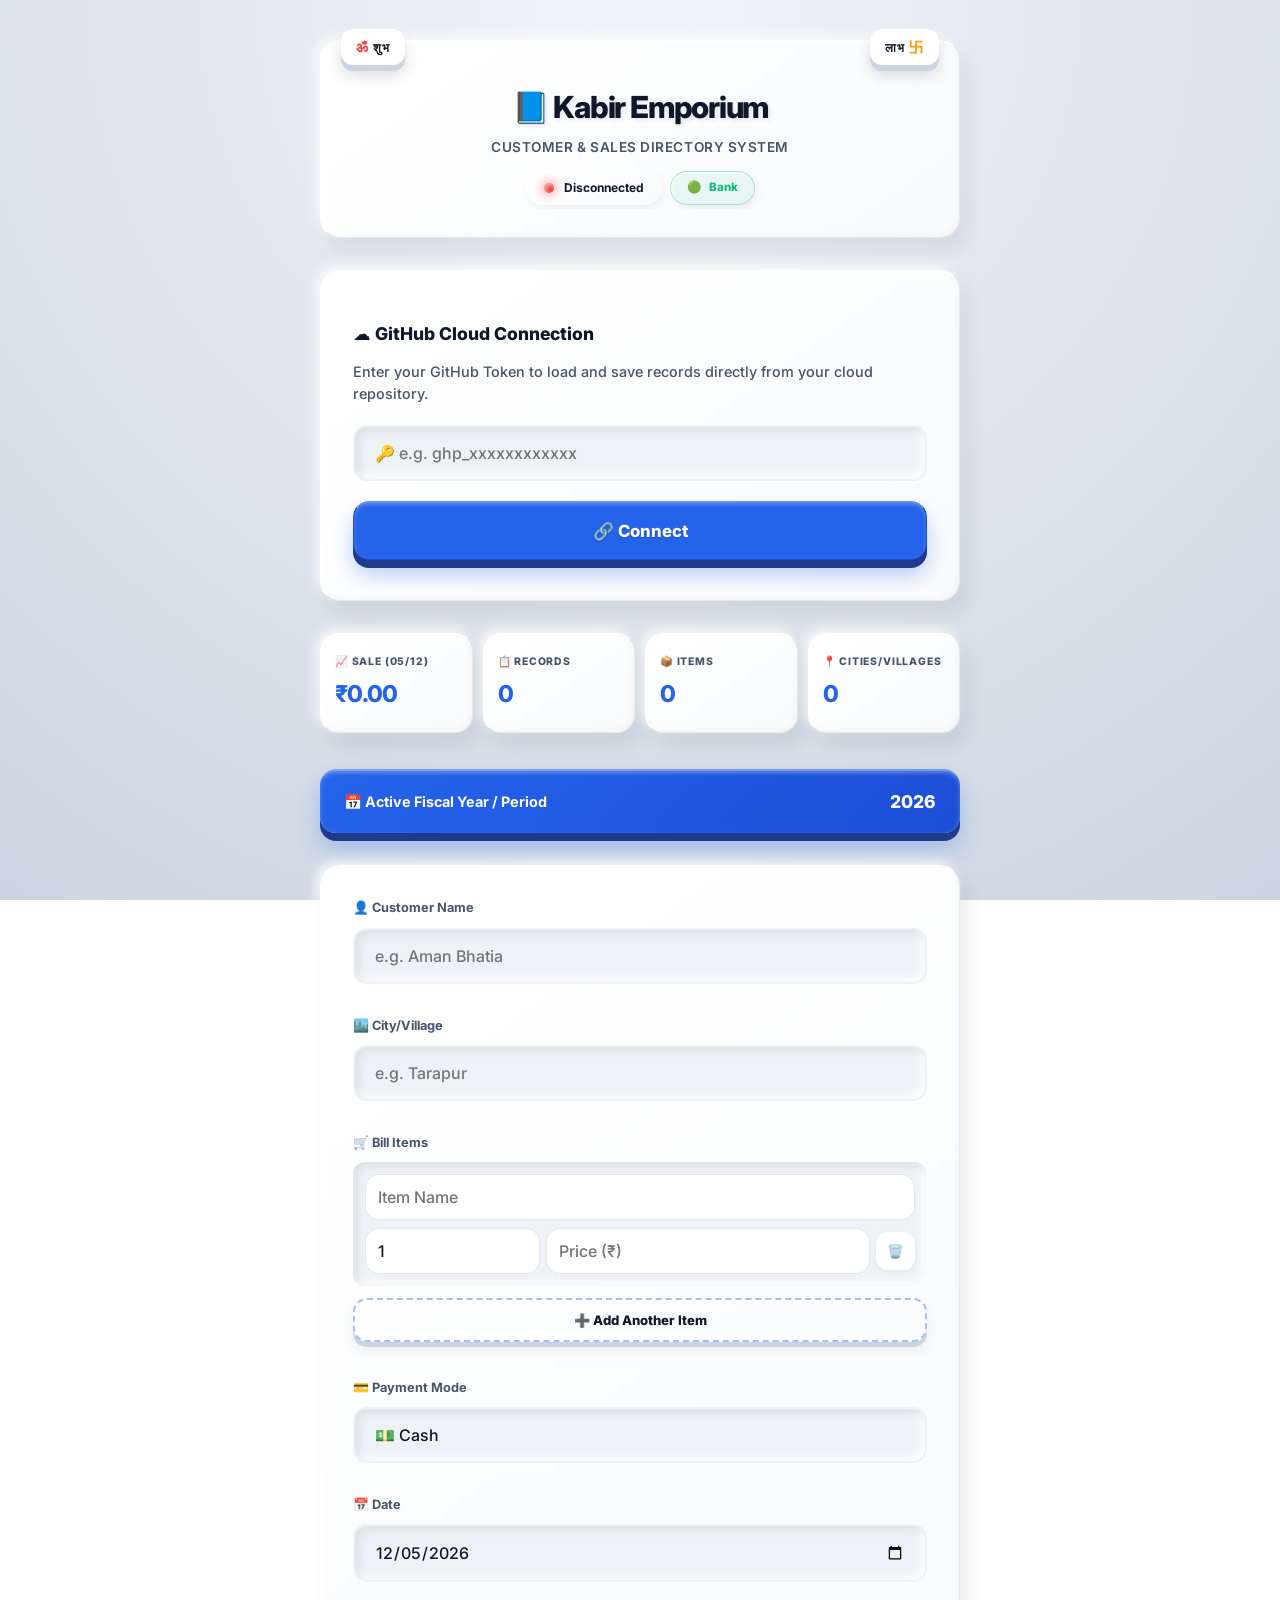
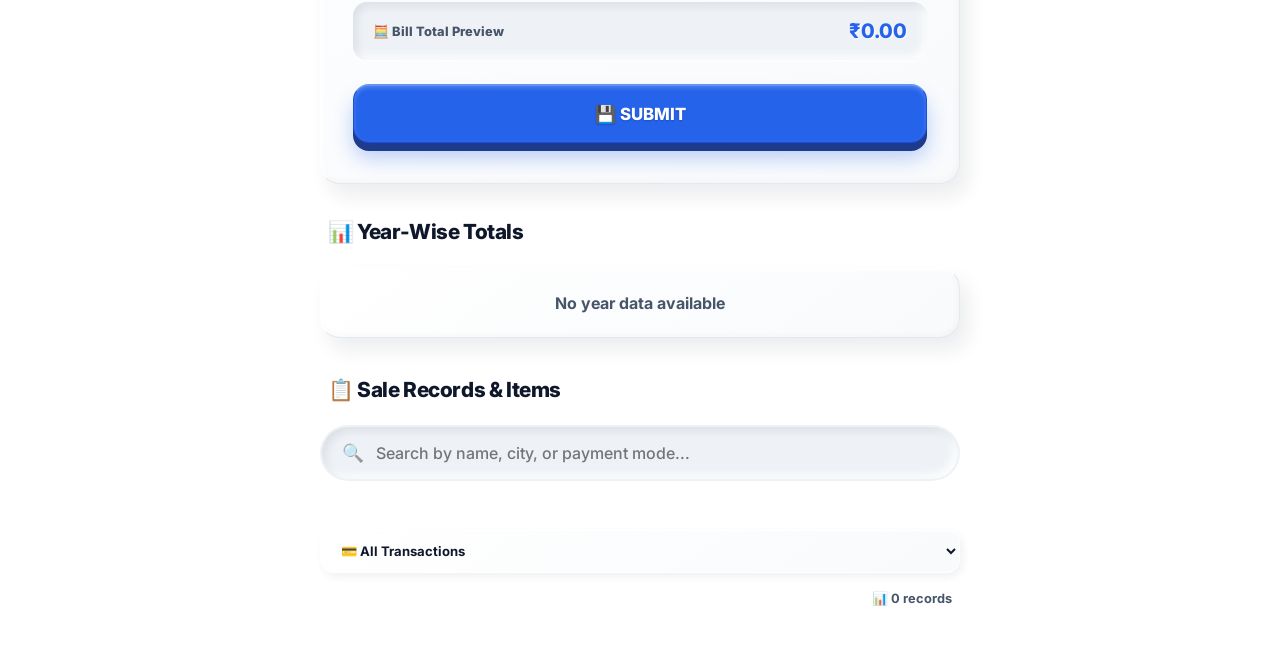
==== commit af661793: "Rename index (7).html to index.html" ====
--- a/index.html
+++ b/index.html
@@ -1,241 +1,1673 @@
 <!DOCTYPE html>
 <html lang="en">
 <head>
-    <meta charset="UTF-8">
-    <meta name="viewport" content="width=device-width, initial-scale=1.0">
-    <meta name="description" content="Customer directory for Kabir Emporium">
-    <title>Kabir Emporium Directory</title>
-    <link rel="manifest" href="manifest.json">
-    <link rel="icon" href="book.jpg" type="image/jpeg">
-    <link rel="apple-touch-icon" href="book.jpg">
-    <link rel="preconnect" href="https://fonts.googleapis.com">
-    <link rel="preconnect" href="https://fonts.gstatic.com" crossorigin>
-    <link href="https://fonts.googleapis.com/css2?family=Inter:wght@400;500;600;700;800&display=swap" rel="stylesheet">
-    <!-- Links to external style.css -->
-    <link rel="stylesheet" href="style.css">
+  <meta charset="UTF-8">
+  <meta name="viewport" content="width=device-width, initial-scale=1.0">
+  <meta name="description" content="Customer directory for Kabir Emporium">
+  <title>Kabir Emporium Directory</title>
+  <link rel="icon" href="data:image/svg+xml,<svg xmlns='http://www.w3.org/2000/svg' viewBox='0 0 100 100'><text y='.9em' font-size='90'>📘</text></svg>">
+  <link rel="preconnect" href="https://fonts.googleapis.com">
+  <link rel="preconnect" href="https://fonts.gstatic.com" crossorigin>
+  <link href="https://fonts.googleapis.com/css2?family=Inter:wght@400;500;600;700;800&display=swap" rel="stylesheet">
+  <style>
+    :root {
+      --bg-grad: radial-gradient(circle at 50% 0%, #f1f5f9 0%, #cbd5e1 100%);
+      --surface-3d: linear-gradient(145deg, #ffffff, #f8fafc);
+      --surface-hover-3d: linear-gradient(145deg, #ffffff, #f1f5f9);
+      --text-main: #0f172a;
+      --text-muted: #475569;
+      --border-highlight: rgba(255, 255, 255, 0.9);
+      --border-shadow: rgba(203, 213, 225, 0.5);
+      --accent: #2563eb;
+      --accent-hover: #1d4ed8;
+      --accent-depth: #1e3a8a;
+      --danger: #ef4444;
+      --danger-depth: #991b1b;
+      --success: #10b981;
+      --warning: #f59e0b;
+      --radius: 20px;
+      --focus-ring: rgba(37, 99, 235, 0.25);
+
+      /* 3D Shadows */
+      --shadow-3d:
+        8px 12px 20px rgba(15, 23, 42, 0.08),
+        -4px -4px 12px rgba(255, 255, 255, 0.8),
+        inset 2px 2px 4px rgba(255, 255, 255, 1),
+        inset -2px -2px 6px rgba(15, 23, 42, 0.03);
+      --shadow-3d-hover:
+        12px 18px 28px rgba(15, 23, 42, 0.12),
+        -6px -6px 16px rgba(255, 255, 255, 0.9),
+        inset 2px 2px 4px rgba(255, 255, 255, 1),
+        inset -2px -2px 6px rgba(15, 23, 42, 0.04);
+      --shadow-pressed:
+        inset 4px 4px 8px rgba(15, 23, 42, 0.08),
+        inset -4px -4px 8px rgba(255, 255, 255, 0.9),
+        0 2px 2px rgba(255, 255, 255, 0.6);
+
+      --transition-smooth: all 0.3s cubic-bezier(0.16, 1, 0.3, 1);
+      --transition-spring: all 0.5s cubic-bezier(0.34, 1.56, 0.64, 1);
+    }
+
+    html { scroll-behavior: smooth; }
+    *, *::before, *::after { box-sizing: border-box; }
+
+    body {
+      margin: 0;
+      font-family: 'Inter', system-ui, -apple-system, BlinkMacSystemFont, sans-serif;
+      background: var(--bg-grad);
+      background-attachment: fixed;
+      color: var(--text-main);
+      padding: 40px 16px;
+      line-height: 1.5;
+      -webkit-font-smoothing: antialiased;
+    }
+
+    input, button, textarea, select { font-family: inherit; }
+
+    .container {
+      max-width: 640px;
+      margin: 0 auto;
+      perspective: 1500px;
+      animation: fadeIn 0.6s var(--transition-smooth);
+    }
+
+    @keyframes fadeIn {
+      from { opacity: 0; transform: translateY(20px) scale(0.98); }
+      to { opacity: 1; transform: translateY(0) scale(1); }
+    }
+
+    /* 3D Core Card Style */
+    .card-3d {
+      background: var(--surface-3d);
+      border-radius: var(--radius);
+      box-shadow: var(--shadow-3d);
+      border-top: 1px solid var(--border-highlight);
+      border-left: 1px solid var(--border-highlight);
+      border-right: 1px solid var(--border-shadow);
+      border-bottom: 1px solid var(--border-shadow);
+      transition: var(--transition-spring);
+      position: relative;
+    }
+
+    .card-3d:hover {
+      box-shadow: var(--shadow-3d-hover);
+      transform: translateY(-4px);
+    }
+
+    .form-card-static:hover {
+      transform: none;
+      box-shadow: var(--shadow-3d-hover);
+    }
+
+    /* Brand Header Card */
+    .brand-header-card {
+      padding: 36px 28px 28px;
+      margin-bottom: 32px;
+      display: flex;
+      flex-direction: column;
+      align-items: center;
+      text-align: center;
+      gap: 14px;
+    }
+
+    /* 3D Shubh Labh */
+    .shubh-labh-left, .shubh-labh-right {
+      position: absolute;
+      top: -12px;
+      font-size: 0.75rem;
+      font-weight: 800;
+      color: var(--text-main);
+      letter-spacing: 0.08em;
+      background: #ffffff;
+      padding: 6px 14px;
+      border-radius: 12px;
+      box-shadow:
+        0 6px 0 #cbd5e1,
+        0 10px 15px rgba(15, 23, 42, 0.15),
+        inset 0 2px 2px rgba(255, 255, 255, 1);
+      border: 1px solid rgba(255, 255, 255, 0.8);
+      animation: float3D 3s infinite ease-in-out alternate;
+    }
+
+    .om-symbol { color: var(--danger); font-size: 0.9rem; text-shadow: 0 1px 1px rgba(239, 68, 68, 0.4); }
+    .swastik-symbol { color: var(--warning); font-size: 0.9rem; text-shadow: 0 1px 1px rgba(245, 158, 11, 0.4); }
+
+    .shubh-labh-left { left: 20px; animation-delay: 0s; }
+    .shubh-labh-right { right: 20px; animation-delay: 1.5s; }
+
+    @keyframes float3D {
+      0% { transform: translateY(0) rotateZ(-2deg); }
+      100% { transform: translateY(-8px) rotateZ(2deg); }
+    }
+
+    .brand-info { display: flex; flex-direction: column; align-items: center; gap: 6px; margin-top: 8px; }
+
+    .brand-title {
+      font-size: 1.9rem;
+      font-weight: 800;
+      letter-spacing: -0.04em;
+      color: var(--text-main);
+      margin: 0;
+      display: flex;
+      align-items: center;
+      justify-content: center;
+      gap: 12px;
+      text-shadow: 2px 2px 4px rgba(15, 23, 42, 0.1);
+    }
+
+    .brand-subtitle {
+      font-size: 0.85rem;
+      font-weight: 600;
+      color: var(--text-muted);
+      letter-spacing: 0.04em;
+      text-transform: uppercase;
+    }
+
+    /* 3D Sync Pill */
+    .sync-pill {
+      display: inline-flex;
+      align-items: center;
+      gap: 10px;
+      background: var(--surface-3d);
+      padding: 8px 18px;
+      border-radius: 99px;
+      font-size: 0.75rem;
+      font-weight: 700;
+      color: var(--text-main);
+      box-shadow:
+        3px 4px 8px rgba(15, 23, 42, 0.06),
+        -2px -2px 6px rgba(255, 255, 255, 0.8),
+        inset 1px 1px 2px rgba(255, 255, 255, 1);
+      transition: var(--transition-smooth);
+      cursor: pointer;
+    }
+
+    .sync-pill:hover {
+      transform: scale(1.05);
+      box-shadow: 5px 6px 12px rgba(15, 23, 42, 0.1), -3px -3px 8px rgba(255, 255, 255, 0.9);
+    }
+
+    @keyframes blink-sync {
+      0%, 100% { opacity: 1; }
+      50% { opacity: 0.3; }
+    }
+
+    @keyframes pulse-green {
+      0% { box-shadow: 0 0 0 0 rgba(16, 185, 129, 0.7), inset 2px 2px 4px rgba(255, 255, 255, 0.6); }
+      70% { box-shadow: 0 0 0 10px rgba(16, 185, 129, 0), inset 2px 2px 4px rgba(255, 255, 255, 0.6); }
+      100% { box-shadow: 0 0 0 0 rgba(16, 185, 129, 0), inset 2px 2px 4px rgba(255, 255, 255, 0.6); }
+    }
+
+    .status-dot {
+      width: 10px;
+      height: 10px;
+      border-radius: 50%;
+      background: var(--text-muted);
+      box-shadow: inset 1px 1px 2px rgba(255, 255, 255, 0.5), inset -1px -1px 2px rgba(0, 0, 0, 0.2);
+      transition: var(--transition-smooth);
+    }
+
+    .status-dot.active {
+      background: var(--success);
+      box-shadow: 0 0 12px var(--success), inset 2px 2px 4px rgba(255, 255, 255, 0.6);
+      animation: pulse-green 2s infinite cubic-bezier(0.66, 0, 0, 1);
+    }
+
+    .status-dot.error {
+      background: var(--danger);
+      box-shadow: 0 0 12px var(--danger), inset 2px 2px 4px rgba(255, 255, 255, 0.6);
+    }
+
+    .status-dot.syncing {
+      background: var(--warning);
+      box-shadow: 0 0 12px var(--warning), inset 2px 2px 4px rgba(255, 255, 255, 0.6);
+      animation: blink-sync 1.2s infinite ease-in-out;
+    }
+
+    /* Bank Holiday Pill */
+    .bank-status-pill {
+      display: inline-flex;
+      align-items: center;
+      gap: 8px;
+      background: var(--surface-3d);
+      padding: 7px 16px;
+      border-radius: 99px;
+      font-size: 0.72rem;
+      font-weight: 800;
+      color: var(--text-muted);
+      box-shadow:
+        3px 4px 8px rgba(15, 23, 42, 0.06),
+        -2px -2px 6px rgba(255, 255, 255, 0.8),
+        inset 1px 1px 2px rgba(255, 255, 255, 1);
+      border: 1px solid var(--border-highlight);
+      transition: var(--transition-smooth);
+    }
+
+    .bank-status-pill.closed {
+      color: var(--danger);
+      background: rgba(239, 68, 68, 0.08);
+      border-color: rgba(239, 68, 68, 0.3);
+    }
+
+    .bank-status-pill.open {
+      color: var(--success);
+      background: rgba(16, 185, 129, 0.08);
+      border-color: rgba(16, 185, 129, 0.3);
+    }
+
+    .card { padding: 32px; margin-bottom: 32px; }
+
+    /* Chunky 3D Year Banner */
+    .year-banner {
+      background: linear-gradient(135deg, var(--accent), var(--accent-hover));
+      color: #ffffff;
+      padding: 18px 24px;
+      border-radius: 16px;
+      font-size: 0.9rem;
+      font-weight: 700;
+      display: flex;
+      justify-content: space-between;
+      align-items: center;
+      margin-bottom: 32px;
+      border-top: 2px solid rgba(255, 255, 255, 0.4);
+      box-shadow:
+        0 8px 0 var(--accent-depth),
+        0 15px 25px rgba(37, 99, 235, 0.3),
+        inset 0 2px 4px rgba(255, 255, 255, 0.3);
+      transition: var(--transition-spring);
+    }
+
+    .year-banner:hover {
+      transform: translateY(-4px);
+      box-shadow:
+        0 12px 0 var(--accent-depth),
+        0 20px 30px rgba(37, 99, 235, 0.4),
+        inset 0 2px 4px rgba(255, 255, 255, 0.4);
+    }
+
+    /* Dashboard 3D Grid (Reduced Column Gap) */
+    .dashboard { display: grid; grid-template-columns: repeat(4, 1fr); gap: 10px; margin-bottom: 36px; }
+
+    .stat-item { display: flex; flex-direction: column; gap: 8px; padding: 20px 14px; border-radius: 18px; }
+    .stat-label { font-size: 0.65rem; font-weight: 800; color: var(--text-muted); text-transform: uppercase; letter-spacing: 0.08em; }
+    .stat-value { font-size: 1.45rem; font-weight: 800; letter-spacing: -0.03em; color: var(--accent); text-shadow: 1px 1px 0 rgba(255, 255, 255, 1); }
+
+    @media (max-width: 480px) {
+      .dashboard { grid-template-columns: 1fr 1fr; gap: 10px; }
+    }
+
+    /* Year-Wise Breakdown Grid (Reduced Column Gap) */
+    .year-grid { display: grid; grid-template-columns: repeat(auto-fill, minmax(180px, 1fr)); gap: 10px; margin-bottom: 36px; }
+    .year-card { padding: 22px; display: flex; flex-direction: column; gap: 8px; }
+    .year-card-title { font-size: 0.85rem; font-weight: 800; color: var(--text-muted); display: flex; justify-content: space-between; align-items: center; }
+    .year-card-total { font-size: 1.35rem; font-weight: 800; letter-spacing: -0.02em; color: var(--text-main); }
+
+    /* 3D Forms & Inputs */
+    .form-group { margin-bottom: 20px; }
+
+    .form-group label {
+      display: block;
+      font-size: 0.8rem;
+      font-weight: 700;
+      color: var(--text-muted);
+      margin-bottom: 10px;
+      text-shadow: 1px 1px 0 rgba(255, 255, 255, 0.8);
+    }
+
+    .form-control {
+      width: 100%;
+      padding: 16px 20px;
+      background: #eef2f6;
+      border: 2px solid transparent;
+      border-radius: 14px;
+      font-size: 1rem;
+      font-weight: 500;
+      color: var(--text-main);
+      box-shadow: var(--shadow-pressed);
+      transition: var(--transition-smooth);
+      outline: none;
+      appearance: none;
+    }
+
+    .form-control:focus {
+      background: #ffffff;
+      border-color: var(--accent);
+      box-shadow: inset 2px 2px 4px rgba(15, 23, 42, 0.04), 0 0 0 4px var(--focus-ring);
+    }
+
+    /* Live Total Preview Box */
+    .live-total-box {
+      background: #eef2f6;
+      padding: 14px 20px;
+      border-radius: 14px;
+      display: flex;
+      justify-content: space-between;
+      align-items: center;
+      margin-bottom: 16px;
+      box-shadow: var(--shadow-pressed);
+      font-weight: 800;
+    }
+    .live-total-box span:first-child { font-size: 0.8rem; color: var(--text-muted); }
+    .live-total-box span:last-child { font-size: 1.25rem; color: var(--accent); text-shadow: 1px 1px 0 rgba(255, 255, 255, 1); }
+
+    /* Chunky 3D Buttons */
+    .btn {
+      display: inline-block;
+      width: 100%;
+      padding: 18px;
+      border-radius: 16px;
+      font-size: 1.05rem;
+      font-weight: 800;
+      cursor: pointer;
+      text-align: center;
+      transition: transform 0.1s cubic-bezier(0.4, 0, 0.2, 1), box-shadow 0.1s cubic-bezier(0.4, 0, 0.2, 1);
+      outline: none;
+      touch-action: manipulation;
+      user-select: none;
+      -webkit-tap-highlight-color: transparent;
+    }
+
+    .btn-primary {
+      background: var(--accent);
+      color: #ffffff;
+      border: 1px solid var(--accent-hover);
+      border-top: 2px solid rgba(255, 255, 255, 0.3);
+      box-shadow:
+        0 8px 0 var(--accent-depth),
+        0 15px 20px rgba(37, 99, 235, 0.3),
+        inset 0 2px 4px rgba(255, 255, 255, 0.2);
+      text-shadow: 0 1px 2px rgba(0, 0, 0, 0.2);
+      margin-bottom: 8px;
+    }
+
+    .btn-primary:hover {
+      transform: translateY(-2px);
+      box-shadow:
+        0 10px 0 var(--accent-depth),
+        0 20px 25px rgba(37, 99, 235, 0.4),
+        inset 0 2px 4px rgba(255, 255, 255, 0.3);
+    }
+
+    .btn-primary:active {
+      transform: translateY(8px);
+      box-shadow:
+        0 0px 0 var(--accent-depth),
+        0 2px 5px rgba(37, 99, 235, 0.4),
+        inset 0 4px 6px rgba(0, 0, 0, 0.2);
+      border-top: 1px solid transparent;
+    }
+
+    .btn-primary:disabled {
+      opacity: 0.6;
+      cursor: not-allowed;
+      transform: translateY(8px);
+      box-shadow: 0 0px 0 var(--accent-depth);
+    }
+
+    .btn-secondary-3d {
+      flex: 1;
+      min-width: 130px;
+      background: var(--surface-3d);
+      color: var(--text-main);
+      border: 1px solid var(--border-highlight);
+      padding: 12px 16px;
+      border-radius: 14px;
+      font-size: 0.82rem;
+      font-weight: 800;
+      cursor: pointer;
+      display: inline-flex;
+      align-items: center;
+      justify-content: center;
+      gap: 8px;
+      box-shadow:
+        0 5px 0 #cbd5e1,
+        0 8px 15px rgba(15, 23, 42, 0.08),
+        inset 1px 1px 2px rgba(255, 255, 255, 1);
+      transition: var(--transition-spring);
+      margin-bottom: 4px;
+    }
+
+    .btn-secondary-3d:hover { transform: translateY(-2px); color: var(--accent); }
+    .btn-secondary-3d:active { transform: translateY(5px); box-shadow: 0 0 0 #cbd5e1, 0 2px 4px rgba(15, 23, 42, 0.1); }
+
+    .filter-controls {
+      display: flex;
+      gap: 10px;
+      margin-bottom: 16px;
+      flex-wrap: wrap;
+      width: 100%;
+    }
+
+    .filter-select {
+      flex: 1;
+      min-width: 220px;
+      width: 100%;
+      max-width: 100%;
+      padding: 12px 16px;
+      border-radius: 14px;
+      background: var(--surface-3d);
+      border: 1px solid var(--border-highlight);
+      font-size: 0.82rem;
+      font-weight: 700;
+      color: var(--text-main);
+      box-shadow:
+        3px 4px 8px rgba(15, 23, 42, 0.06),
+        -2px -2px 6px rgba(255, 255, 255, 0.8),
+        inset 1px 1px 2px rgba(255, 255, 255, 1);
+      cursor: pointer;
+      outline: none;
+      box-sizing: border-box;
+      text-overflow: ellipsis;
+    }
+
+    .records-section-header { display: flex; justify-content: space-between; align-items: center; margin-bottom: 20px; padding: 0 8px; }
+    .records-title { font-size: 1.3rem; font-weight: 800; letter-spacing: -0.02em; text-shadow: 1px 1px 0 rgba(255, 255, 255, 0.8); }
+
+    /* Search & Autocomplete */
+    .search-wrapper { position: relative; margin-bottom: 12px; }
+    .search-wrapper input { padding-left: 54px; border-radius: 99px; background: #eef2f6; }
+    .search-icon { position: absolute; left: 22px; top: 50%; transform: translateY(-50%); opacity: 0.6; font-size: 1.1rem; transition: var(--transition-smooth); }
+    .search-wrapper input:focus ~ .search-icon { opacity: 1; color: var(--accent); transform: translateY(-50%) scale(1.1); }
+
+    .suggestions-dropdown {
+      position: absolute;
+      top: calc(100% + 12px);
+      left: 0;
+      right: 0;
+      background: var(--surface-3d);
+      border-radius: 16px;
+      box-shadow: var(--shadow-3d-hover);
+      border: 1px solid var(--border-highlight);
+      z-index: 100;
+      max-height: 220px;
+      overflow-y: auto;
+      display: none;
+      padding: 8px;
+    }
+
+    .suggestions-dropdown.active { display: block; animation: fadeIn 0.2s var(--transition-smooth); }
+
+    .suggestion-item {
+      padding: 14px 20px;
+      font-size: 0.9rem;
+      font-weight: 600;
+      cursor: pointer;
+      display: flex;
+      justify-content: space-between;
+      align-items: center;
+      border-radius: 10px;
+      transition: var(--transition-smooth);
+    }
+
+    .suggestion-item:hover { background: var(--bg-grad); color: var(--accent); transform: scale(0.98); }
+
+    /* Hovering Cities Bar */
+    .hovering-cities-container { display: flex; gap: 10px; overflow-x: auto; padding: 8px 4px 16px 4px; margin-bottom: 12px; scrollbar-width: none; }
+    .hovering-cities-container::-webkit-scrollbar { display: none; }
+
+    .city-hover-pill {
+      display: inline-flex;
+      align-items: center;
+      gap: 8px;
+      background: var(--surface-3d);
+      border: 1px solid var(--border-highlight);
+      padding: 8px 18px;
+      border-radius: 99px;
+      font-size: 0.8rem;
+      font-weight: 700;
+      color: var(--text-muted);
+      cursor: pointer;
+      white-space: nowrap;
+      box-shadow:
+        4px 6px 10px rgba(15, 23, 42, 0.06),
+        -2px -2px 6px rgba(255, 255, 255, 0.8),
+        inset 1px 1px 2px rgba(255, 255, 255, 1);
+      transition: var(--transition-spring);
+    }
+
+    .city-hover-pill:hover, .city-hover-pill.active {
+      background: var(--accent);
+      color: #ffffff;
+      border-color: var(--accent-hover);
+      box-shadow:
+        0 6px 0 var(--accent-depth),
+        0 10px 15px rgba(37, 99, 235, 0.3),
+        inset 0 2px 2px rgba(255, 255, 255, 0.3);
+      transform: translateY(-4px);
+    }
+
+    .showing-text { text-align: right; font-size: 0.8rem; font-weight: 700; color: var(--text-muted); margin-top: 0; margin-bottom: 20px; padding-right: 8px; text-shadow: 1px 1px 0 rgba(255, 255, 255, 0.8); }
+
+    /* Record Cards */
+    /* Refined customer record cards — same palette and overall 3D UI */
+    .record-card {
+      padding: 22px;
+      margin-bottom: 16px;
+      overflow: hidden;
+      border: 1px solid rgba(148, 163, 184, 0.28);
+      background: linear-gradient(155deg, #ffffff 0%, #f8fafc 72%, #f1f5f9 100%);
+      box-shadow: 0 7px 18px rgba(15, 23, 42, 0.07), 0 2px 5px rgba(15, 23, 42, 0.035), inset 0 1px 0 #fff;
+    }
+    .record-card::before {
+      content: "";
+      position: absolute;
+      left: 0; top: 0; bottom: 0;
+      width: 4px;
+      background: linear-gradient(180deg, #60a5fa, var(--accent));
+      opacity: .9;
+    }
+    .record-header {
+      display: grid;
+      grid-template-columns: auto minmax(0, 1fr) auto;
+      align-items: start;
+      gap: 9px;
+      margin-bottom: 15px;
+      padding-bottom: 12px;
+      border-bottom: 1px solid rgba(148, 163, 184, .2);
+    }
+    .record-date {
+      grid-column: 1;
+      grid-row: 1;
+      justify-self: start;
+      padding-top: 8px;
+      color: var(--text-muted);
+      font-size: .76rem;
+      font-weight: 700;
+      white-space: nowrap;
+    }
+    .record-header-meta {
+      grid-column: 2;
+      grid-row: 1;
+      display: flex;
+      justify-content: center;
+      align-items: center;
+      flex-wrap: wrap;
+      gap: 7px;
+      min-width: 0;
+    }
+    .record-city {
+      max-width: 100%;
+      overflow: hidden;
+      text-overflow: ellipsis;
+      white-space: nowrap;
+      cursor: pointer;
+    }
+    .record-header .record-payment {
+      white-space: nowrap;
+    }
+    .record-header .record-actions {
+      grid-column: 3;
+      grid-row: 1;
+      justify-self: end;
+    }
+    .record-name {
+      font-weight: 800;
+      font-size: 1.08rem;
+      line-height: 1.3;
+      letter-spacing: -0.025em;
+      color: var(--text-main);
+      overflow-wrap: anywhere;
+    }
+    .record-payment {
+      display: inline-flex;
+      align-items: center;
+      max-width: 100%;
+      padding: 4px 9px;
+      border-radius: 8px;
+      background: rgba(37, 99, 235, .07);
+      color: #1d4ed8;
+      font-size: .72rem;
+      font-weight: 750;
+      overflow-wrap: anywhere;
+    }
+    .badge {
+      display: inline-flex;
+      align-items: center;
+      background: rgba(37, 99, 235, .065);
+      color: #1e40af;
+      padding: 6px 11px;
+      border-radius: 9px;
+      font-size: .73rem;
+      font-weight: 750;
+      border: 1px solid rgba(37, 99, 235, .12);
+      box-shadow: none;
+      transition: var(--transition-smooth);
+    }
+    .badge:hover { background: rgba(37, 99, 235, .12); transform: translateY(-1px); }
+    .record-items-panel {
+      background: rgba(241, 245, 249, .72);
+      padding: 13px 14px;
+      border-radius: 13px;
+      margin-top: 14px;
+      border: 1px solid rgba(148, 163, 184, .2);
+    }
+    .record-items-title {
+      font-size: .68rem;
+      font-weight: 800;
+      color: #64748b;
+      margin-bottom: 7px;
+      text-transform: uppercase;
+      letter-spacing: .09em;
+    }
+    .record-item-line {
+      display: flex;
+      justify-content: space-between;
+      align-items: center;
+      gap: 12px;
+      padding: 8px 0;
+      font-size: .82rem;
+      border-bottom: 1px solid rgba(148, 163, 184, .18);
+    }
+    .record-item-line:last-child { border-bottom: 0; padding-bottom: 1px; }
+    .record-item-name { min-width: 0; font-weight: 650; color: var(--text-main); overflow-wrap: anywhere; }
+    .record-item-qty { color: var(--text-muted); font-size: .73rem; font-weight: 550; }
+    .record-item-price { flex-shrink: 0; font-weight: 750; color: var(--text-main); font-variant-numeric: tabular-nums; }
+    .record-details {
+      display: flex;
+      justify-content: space-between;
+      align-items: center;
+      gap: 12px;
+      margin-top: 14px;
+      padding: 13px 2px 0;
+      border-top: 1px solid rgba(148, 163, 184, .25);
+    }
+    .record-calc { font-size: .78rem; font-weight: 700; color: var(--text-muted); }
+    .record-total {
+      font-weight: 850;
+      font-size: 1.35rem;
+      letter-spacing: -0.035em;
+      color: var(--accent);
+      font-variant-numeric: tabular-nums;
+    }
+    .record-actions { display: flex; gap: 7px; flex-shrink: 0; }
+    .record-actions .btn-icon {
+      width: 38px; height: 38px; padding: 8px;
+      border-radius: 11px;
+      box-shadow: 0 2px 5px rgba(15, 23, 42, .06), inset 0 1px 0 #fff;
+      border: 1px solid rgba(148, 163, 184, .22);
+      margin-bottom: 0;
+    }
+    .record-actions .btn-icon.edit { color: var(--accent); }
+    .record-actions .btn-icon:not(.edit) { color: #64748b; }
+    .record-actions .btn-icon:not(.edit):hover { color: var(--danger); }
+    @media (max-width: 520px) {
+      .record-card { padding: 17px 15px 16px 18px; }
+      .record-header {
+        grid-template-columns: auto minmax(0, 1fr) auto;
+        gap: 7px;
+      }
+      .record-date { padding-top: 7px; font-size: .69rem; }
+      .record-header-meta { gap: 5px; justify-content: center; }
+      .record-city, .record-payment { font-size: .67rem; }
+      .record-actions { gap: 5px; }
+      .record-name { font-size: 1rem; }
+      .record-actions .btn-icon { width: 34px; height: 34px; }
+      .record-total { font-size: 1.2rem; }
+      .record-item-line { font-size: .78rem; }
+    }
+
+    .record-actions { display: flex; gap: 8px; flex-shrink: 0; }
+
+    .btn-icon {
+      background: var(--surface-3d);
+      border: 1px solid var(--border-highlight);
+      color: var(--text-muted);
+      cursor: pointer;
+      padding: 10px;
+      border-radius: 12px;
+      box-shadow:
+        0 4px 0 #cbd5e1,
+        0 6px 10px rgba(15, 23, 42, 0.08),
+        inset 1px 1px 2px rgba(255, 255, 255, 1);
+      transition: var(--transition-spring);
+      margin-bottom: 4px;
+      display: inline-flex;
+      align-items: center;
+      justify-content: center;
+    }
+
+    .btn-icon:hover {
+      color: var(--danger);
+      transform: translateY(-2px);
+      box-shadow:
+        0 6px 0 #cbd5e1,
+        0 10px 15px rgba(15, 23, 42, 0.1),
+        inset 1px 1px 2px rgba(255, 255, 255, 1);
+    }
+
+    .btn-icon.edit:hover {
+      color: var(--accent);
+    }
+
+    .settings-panel p { font-size: 0.9rem; font-weight: 500; color: var(--text-muted); margin-bottom: 20px; }
+
+    /* Toast Notifications */
+    #toast-container { position: fixed; bottom: 32px; left: 50%; transform: translateX(-50%); display: flex; flex-direction: column; gap: 12px; z-index: 9999; pointer-events: none; }
+
+    .toast {
+      background: var(--text-main);
+      color: #ffffff;
+      padding: 16px 32px;
+      border-radius: 99px;
+      font-size: 0.9rem;
+      font-weight: 700;
+      box-shadow: 0 10px 25px rgba(15, 23, 42, 0.3), inset 0 2px 4px rgba(255, 255, 255, 0.2);
+      animation: toastEnter 0.4s cubic-bezier(0.34, 1.56, 0.64, 1);
+      border-top: 1px solid rgba(255, 255, 255, 0.2);
+      white-space: nowrap;
+    }
+
+    @keyframes toastEnter {
+      from { opacity: 0; transform: translateY(40px) scale(0.9); }
+      to { opacity: 1; transform: translateY(0) scale(1); }
+    }
+
+    /* Custom Confirm Modal */
+    .modal-overlay { position: fixed; inset: 0; background: rgba(15, 23, 42, 0.5); backdrop-filter: blur(10px); display: none; place-items: center; z-index: 1000; opacity: 0; transition: opacity 0.4s var(--transition-smooth); }
+    .modal-overlay.active { display: grid; opacity: 1; }
+
+    .modal-content {
+      background: var(--surface-3d);
+      padding: 36px 32px;
+      border-radius: 24px;
+      width: 90%;
+      max-width: 360px;
+      text-align: center;
+      box-shadow: 0 30px 60px rgba(15, 23, 42, 0.3), inset 2px 2px 4px rgba(255, 255, 255, 1);
+      border: 1px solid var(--border-highlight);
+      transform: scale(0.9) translateY(20px);
+      transition: var(--transition-spring);
+    }
+
+    .modal-overlay.active .modal-content { transform: scale(1) translateY(0); }
+    .modal-title { font-weight: 800; font-size: 1.3rem; margin-bottom: 12px; color: var(--text-main); }
+    .modal-text { font-size: 0.9rem; font-weight: 500; color: var(--text-muted); margin-bottom: 32px; }
+    .modal-actions { display: flex; gap: 12px; }
+    .modal-btn { flex: 1; padding: 16px; border-radius: 14px; font-weight: 800; cursor: pointer; font-size: 0.95rem; transition: var(--transition-spring); margin-bottom: 6px; }
+    .modal-btn-cancel { background: var(--surface-3d); color: var(--text-main); border: 1px solid var(--border-highlight); box-shadow: 0 6px 0 #cbd5e1, 0 8px 15px rgba(15, 23, 42, 0.1), inset 1px 1px 2px rgba(255, 255, 255, 1); }
+    .modal-btn-danger { background: var(--danger); color: white; border: 1px solid var(--danger-depth); border-top: 1px solid rgba(255, 255, 255, 0.3); box-shadow: 0 6px 0 var(--danger-depth), 0 10px 15px rgba(239, 68, 68, 0.3), inset 0 2px 2px rgba(255, 255, 255, 0.3); }
+  </style>
 </head>
 <body>
 
-<div class="container">
+  <div class="container">
     <!-- Brand Header Card -->
     <div class="card-3d brand-header-card">
-        <span class="shubh-labh-left"><span class="om-symbol">ॐ</span> शुभ</span>
-        <span class="shubh-labh-right">लाभ <span class="swastik-symbol">卐</span></span>
-
-        <div class="brand-info">
-            <h1 class="brand-title">📖 Kabir Emporium</h1>
-            <span class="brand-subtitle">Customer &amp; Sales Directory System</span>
+      <span class="shubh-labh-left"><span class="om-symbol">ॐ</span> शुभ</span>
+      <span class="shubh-labh-right">लाभ <span class="swastik-symbol">卐</span></span>
+
+      <div class="brand-info">
+        <h1 class="brand-title">📘 Kabir Emporium</h1>
+        <span class="brand-subtitle">Customer & Sales Directory System</span>
+      </div>
+
+      <!-- Pill Container for forced same-line layout -->
+      <div style="display: flex; gap: 8px; justify-content: center; align-items: center; flex-wrap: nowrap; width: 100%; overflow-x: auto; padding-bottom: 4px;">
+        <div class="sync-pill" onclick="toggleSettingsPanel()" title="Click to configure GitHub Token" style="white-space: nowrap;">
+          <div id="status-dot" class="status-dot"></div>
+          <span id="status-text">Connecting...</span>
         </div>
 
-        <!-- Pill Container for forced same-line layout -->
-        <div class="header-pills-row">
-            <div class="sync-pill" onclick="toggleSettingsPanel()" title="Click to configure GitHub Token">
-                <div id="status-dot" class="status-dot"></div>
-                <span id="status-text">Connecting...</span>
+        <div id="bank-holiday-pill" class="bank-status-pill" style="white-space: nowrap;">
+          <span id="bank-status-icon">🏦</span>
+          <span id="bank-status-text">Checking Bank Status...</span>
+        </div>
+      </div>
+    </div>
+
+    <!-- GitHub Settings Panel -->
+    <div id="settings-panel" class="card-3d card settings-panel form-card-static" style="display: none;">
+      <h3 style="margin-bottom: 12px; font-size: 1.1rem; font-weight: 800;">☁️ GitHub Cloud Connection</h3>
+      <p>Enter your GitHub Token to load and save records directly from your cloud repository.</p>
+      <div class="form-group" style="margin-bottom: 20px;">
+        <input type="password" id="gh-token" class="form-control" placeholder="🔑 e.g. ghp_xxxxxxxxxxxx">
+      </div>
+      <button type="button" class="btn btn-primary" onclick="saveToken()">🔗 Connect</button>
+    </div>
+
+    <!-- Dashboard -->
+    <div class="dashboard">
+      <div class="card-3d stat-item">
+        <span class="stat-label" id="stat-day-label">📈 Day Sale</span>
+        <span class="stat-value" id="stat-day-sale">₹0.00</span>
+      </div>
+      <div class="card-3d stat-item">
+        <span class="stat-label">📋 Records</span>
+        <span class="stat-value" id="stat-records">0</span>
+      </div>
+      <div class="card-3d stat-item">
+        <span class="stat-label">📦 Items</span>
+        <span class="stat-value" id="stat-items">0</span>
+      </div>
+      <div class="card-3d stat-item">
+        <span class="stat-label">📍 Cities/Villages</span>
+        <span class="stat-value" id="stat-cities">0</span>
+      </div>
+    </div>
+
+    <!-- Current Year Banner -->
+    <div class="year-banner">
+      <span>📅 Active Fiscal Year / Period</span>
+      <span style="font-size: 1.1rem; font-weight: 800;" id="banner-year">2026</span>
+    </div>
+
+    <!-- Add / Edit Record Form -->
+    <div class="card-3d card form-card-static">
+      <form id="record-form">
+        <input type="hidden" id="edit-record-id" value="">
+
+        <div style="display: grid; grid-template-columns: 1fr 1fr; gap: 12px;">
+          <div class="form-group" style="grid-column: span 2;">
+            <label for="cust-name">👤 Customer Name</label>
+            <input type="text" id="cust-name" list="customer-datalist" class="form-control" required placeholder="e.g. Aman Bhatia" oninput="autoFillCustomerCity()">
+            <datalist id="customer-datalist"></datalist>
+          </div>
+
+          <div class="form-group" style="grid-column: span 2;">
+            <label for="cust-city">🏙️ City/Village</label>
+            <input type="text" id="cust-city" class="form-control" required placeholder="e.g. Tarapur">
+          </div>
+
+          <!-- Multiple Items Container -->
+          <div class="form-group" style="grid-column: span 2;">
+            <label>🛒 Bill Items</label>
+            <div id="bill-items-wrapper" style="display:flex; flex-direction:column; gap:10px; margin-bottom:12px;">
+              <!-- Dynamic rows injected here -->
             </div>
-
-            <div id="bank-holiday-pill" class="bank-status-pill">
-                <span id="bank-status-icon">🏦</span>
-                <span id="bank-status-text">Checking Bank Status...</span>
+            <button type="button" class="btn-secondary-3d" style="width: 100%; border: 2px dashed rgba(37,99,235,0.4); background: transparent;" onclick="addBillItemRow()">➕ Add Another Item</button>
+          </div>
+
+          <div class="form-group" style="grid-column: span 2;">
+            <label for="payment-mode">💳 Payment Mode</label>
+            <select id="payment-mode" class="form-control" onchange="toggleCreditFields()">
+              <option value="Cash">💵 Cash</option>
+              <option value="UPI">📱 UPI</option>
+              <option value="Credit">📒 Credit (Udhar)</option>
+            </select>
+          </div>
+
+          <!-- Credit Specific Fields (Hidden by default) -->
+          <div id="credit-container" style="grid-column: span 2; display: none; background: #eef2f6; padding: 16px; border-radius: 14px; margin-bottom: 12px; box-shadow: var(--shadow-pressed);">
+            <div class="form-group" style="margin-bottom: 12px;">
+              <label for="credit-deposit">💰 Customer Deposit Amount (₹)</label>
+              <input type="number" id="credit-deposit" class="form-control" step="0.01" min="0" value="0" placeholder="e.g. 200.00" oninput="updateLiveTotal()">
             </div>
+            <div style="font-size: 0.85rem; font-weight: 700; color: var(--text-muted); display: flex; justify-content: space-between;">
+              <span>📌 Remaining Credit Balance:</span>
+              <span id="remaining-credit-balance" style="color: var(--danger);">₹0.00</span>
+            </div>
+          </div>
+
+          <div class="form-group" style="grid-column: span 2;">
+            <label for="cust-date">📅 Date</label>
+            <input type="date" id="cust-date" class="form-control" required onchange="updateDashboard()">
+          </div>
         </div>
+
+        <div class="live-total-box">
+          <span>🧮 Bill Total Preview</span>
+          <span id="live-bill-total">₹0.00</span>
+        </div>
+
+        <button type="submit" class="btn-primary btn" id="save-btn" style="margin-top: 8px;">💾 SUBMIT</button>
+        <button type="button" class="btn-secondary-3d" id="cancel-edit-btn" style="display: none; width: 100%; margin-top: 10px;" onclick="cancelEditMode()">❌ Cancel Editing</button>
+      </form>
     </div>
 
-    <!-- Collapsible Settings Panel -->
-    <div id="settings-panel" class="card-3d settings-panel" style="display: none;">
-        <h3>⚙️ Sync Settings (GitHub Integration)</h3>
-        <div class="form-group">
-            <label for="gh-token">GitHub Personal Access Token (PAT):</label>
-            <input type="password" id="gh-token" placeholder="ghp_xxxxxxxxxxxxxxxxxxxx">
-            <small>Requires 'repo' scope. Token is saved locally in your browser.</small>
+    <!-- Year-Wise Summary Section -->
+    <div class="records-section-header">
+      <div class="records-title">📊 Year-Wise Totals</div>
+    </div>
+    <div id="year-summary-container" class="year-grid"></div>
+
+    <!-- Records Section Header -->
+    <div class="records-section-header">
+      <div class="records-title">📋 Sale Records & Items</div>
+    </div>
+
+    <!-- Search Bar -->
+    <div class="search-wrapper">
+      <span class="search-icon">🔍</span>
+      <input type="text" id="search-bar" class="form-control" placeholder="Search by name, city, or payment mode..." oninput="handleSearchInput()" autocomplete="off">
+      <div id="search-suggestions" class="suggestions-dropdown"></div>
+    </div>
+
+    <!-- Hovering Cities Bar -->
+    <div id="hovering-cities" class="hovering-cities-container"></div>
+
+    <!-- Payment Filter Controls -->
+    <div class="filter-controls">
+      <select id="filter-payment" class="filter-select" onchange="renderRecords()">
+        <option value="all">💳 All Transactions</option>
+        <option value="Cash">💵 Cash Only</option>
+        <option value="UPI">📱 UPI Only</option>
+        <option value="Credit">📒 Credit Only</option>
+        <option value="PendingCredit">📌 Pending Credit Balances</option>
+      </select>
+    </div>
+
+    <div class="showing-text" id="showing-count">📊 0 records</div>
+    <div id="records-container"></div>
+  </div>
+
+  <!-- Toast Notifications -->
+  <div id="toast-container"></div>
+
+  <!-- Confirm Modal -->
+  <div class="modal-overlay" id="confirm-modal">
+    <div class="modal-content">
+      <div class="modal-title">⚠️ Delete Record?</div>
+      <div class="modal-text">This will immediately update and sync to GitHub.</div>
+      <div class="modal-actions">
+        <button type="button" class="modal-btn modal-btn-cancel" onclick="closeModal()">❌ Cancel</button>
+        <button type="button" class="modal-btn modal-btn-danger" id="confirm-delete-btn">🗑️ Delete & Sync</button>
+      </div>
+    </div>
+  </div>
+
+  <script>
+    const GITHUB_OWNER = 'playtv02';
+    const GITHUB_REPO = 'Customer-directory';
+    const FILE_PATH = 'data.json';
+
+    let records = [];
+    let fileSha = null;
+    let deleteTargetId = null;
+
+    // Helper to handle multiple items calculation robustly
+    function getRecordTotals(r) {
+      if (r.itemList && r.itemList.length > 0) {
+        let bill = 0, qty = 0;
+        r.itemList.forEach(i => {
+          bill += (i.qty * i.price);
+          qty += i.qty;
+        });
+        return { bill, qty };
+      }
+      return { bill: (r.items || 1) * (Number(r.price) || 0), qty: r.items || 1 };
+    }
+
+    function getLocalTodayDate() {
+      const now = new Date();
+      const offset = now.getTimezoneOffset() * 60000;
+      return new Date(now.getTime() - offset).toISOString().split('T')[0];
+    }
+
+    document.addEventListener('DOMContentLoaded', () => {
+      const todayStr = getLocalTodayDate();
+      document.getElementById('cust-date').value = todayStr;
+      document.getElementById('banner-year').textContent = new Date().getFullYear();
+
+      addBillItemRow();
+      checkBankHoliday();
+      updateDashboard();
+      checkTokenAndLoad();
+
+      document.addEventListener('click', (e) => {
+        if (!e.target.closest('.search-wrapper')) {
+          document.getElementById('search-suggestions').classList.remove('active');
+        }
+      });
+    });
+
+    // Dynamic Bill Items Logic
+    function addBillItemRow(desc = '', qty = 1, price = '') {
+      const wrapper = document.getElementById('bill-items-wrapper');
+      const row = document.createElement('div');
+      row.className = 'bill-item-row';
+      row.style.cssText = 'display: flex; flex-direction: column; gap: 8px; background: #eef2f6; padding: 12px; border-radius: 12px; box-shadow: var(--shadow-pressed);';
+
+      row.innerHTML = `
+        <div style="width: 100%;">
+          <input type="text" class="form-control item-desc" placeholder="Item Name" value="${desc}" style="width: 100%; padding: 12px; box-shadow: none; border: 1px solid rgba(15,23,42,0.1); background: #fff;">
         </div>
-        <div class="form-group">
-            <label for="gh-repo">Repository (username/repo):</label>
-            <input type="text" id="gh-repo" value="playtv02/Customer-directory">
+        <div style="display: flex; gap: 6px; width: 100%; align-items: center;">
+          <input type="number" class="form-control item-qty" placeholder="Qty" value="${qty}" min="1" required style="flex: 1; min-width: 60px; padding: 12px; box-shadow: none; border: 1px solid rgba(15,23,42,0.1); background: #fff;" oninput="updateLiveTotal()">
+          <input type="number" class="form-control item-price" placeholder="Price (₹)" step="0.01" min="0" value="${price}" required style="flex: 2; min-width: 90px; padding: 12px; box-shadow: none; border: 1px solid rgba(15,23,42,0.1); background: #fff;" oninput="updateLiveTotal()">
+          <button type="button" class="btn-icon" style="margin-bottom: 0; padding: 10px; background: #fff; box-shadow: 0 2px 4px rgba(15,23,42,0.05); flex-shrink: 0;" onclick="removeBillItemRow(this)" title="Remove">🗑️</button>
         </div>
-        <div class="form-group">
-            <label for="gh-path">File Path:</label>
-            <input type="text" id="gh-path" value="data.json">
+      `;
+      wrapper.appendChild(row);
+      updateLiveTotal();
+    }
+
+    function removeBillItemRow(btn) {
+      const wrapper = document.getElementById('bill-items-wrapper');
+      if (wrapper.children.length > 1) {
+        btn.closest('.bill-item-row').remove();
+        updateLiveTotal();
+      } else {
+        showToast('⚠️ Bill must have at least one item');
+      }
+    }
+
+    // Bank Holiday Checker
+    function checkBankHoliday() {
+      const now = new Date();
+      const dayOfWeek = now.getDay();
+      const dateOfMonth = now.getDate();
+      const month = String(now.getMonth() + 1).padStart(2, '0');
+      const day = String(dateOfMonth).padStart(2, '0');
+      const mmdd = `${month}-${day}`;
+
+      const fixedHolidays = { '01-26': true, '08-15': true, '10-02': true, '12-25': true };
+      const pill = document.getElementById('bank-holiday-pill');
+      const icon = document.getElementById('bank-status-icon');
+      const text = document.getElementById('bank-status-text');
+
+      let isClosed = false;
+      if (fixedHolidays[mmdd]) {
+        isClosed = true;
+      } else if (dayOfWeek === 0) {
+        isClosed = true;
+      } else if (dayOfWeek === 6) {
+        const weekOfMonth = Math.ceil(dateOfMonth / 7);
+        if (weekOfMonth === 2 || weekOfMonth === 4) {
+          isClosed = true;
+        }
+      }
+
+      if (isClosed) {
+        pill.className = 'bank-status-pill closed';
+        icon.textContent = '🔴';
+        text.textContent = 'Bank';
+      } else {
+        pill.className = 'bank-status-pill open';
+        icon.textContent = '🟢';
+        text.textContent = 'Bank';
+      }
+    }
+
+    function toggleCreditFields() {
+      const mode = document.getElementById('payment-mode').value;
+      const creditContainer = document.getElementById('credit-container');
+      if (mode === 'Credit') {
+        creditContainer.style.display = 'block';
+      } else {
+        creditContainer.style.display = 'none';
+        document.getElementById('credit-deposit').value = 0;
+      }
+      updateLiveTotal();
+    }
+
+    function updateLiveTotal() {
+      let total = 0;
+      document.querySelectorAll('.bill-item-row').forEach(row => {
+        const qty = parseInt(row.querySelector('.item-qty').value) || 0;
+        const price = parseFloat(row.querySelector('.item-price').value) || 0;
+        total += (qty * price);
+      });
+      document.getElementById('live-bill-total').textContent = `₹${total.toLocaleString(undefined, { minimumFractionDigits: 2, maximumFractionDigits: 2 })}`;
+
+      const mode = document.getElementById('payment-mode').value;
+      if (mode === 'Credit') {
+        const deposit = parseFloat(document.getElementById('credit-deposit').value) || 0;
+        const remaining = Math.max(0, total - deposit);
+        document.getElementById('remaining-credit-balance').textContent = `₹${remaining.toLocaleString(undefined, { minimumFractionDigits: 2, maximumFractionDigits: 2 })}`;
+      }
+    }
+
+    function populateCustomerDatalist() {
+      const datalist = document.getElementById('customer-datalist');
+      if (!datalist) return;
+      const uniqueNames = [...new Set(records.map(r => r.name).filter(Boolean))];
+      datalist.innerHTML = uniqueNames.map(name => `<option value="${name.replace(/"/g, '&quot;')}">`).join('');
+    }
+
+    function autoFillCustomerCity() {
+      const typedName = document.getElementById('cust-name').value.trim().toLowerCase();
+      if (!typedName) return;
+      const match = records.find(r => r.name && r.name.toLowerCase() === typedName);
+      if (match && match.city) {
+        document.getElementById('cust-city').value = match.city;
+      }
+    }
+
+    function showToast(message) {
+      const container = document.getElementById('toast-container');
+      const toast = document.createElement('div');
+      toast.className = 'toast';
+      toast.textContent = message;
+      container.appendChild(toast);
+
+      setTimeout(() => {
+        toast.style.opacity = '0';
+        toast.style.transform = 'translateY(40px) scale(0.9)';
+        toast.style.transition = 'all 0.4s cubic-bezier(0.16, 1, 0.3, 1)';
+        setTimeout(() => toast.remove(), 400);
+      }, 3000);
+    }
+
+    function toggleSettingsPanel() {
+      const panel = document.getElementById('settings-panel');
+      panel.style.display = panel.style.display === 'none' ? 'block' : 'none';
+    }
+
+    function openModal(id) {
+      deleteTargetId = id;
+      document.getElementById('confirm-modal').classList.add('active');
+    }
+
+    function closeModal() {
+      deleteTargetId = null;
+      document.getElementById('confirm-modal').classList.remove('active');
+    }
+
+    document.getElementById('confirm-delete-btn').addEventListener('click', async () => {
+      if (deleteTargetId) {
+        const previousRecords = records.slice();
+        records = records.filter(r => r.id !== deleteTargetId);
+        closeModal();
+        updateDashboard();
+        renderRecords();
+        renderHoveringCities();
+        populateCustomerDatalist();
+        const saved = await pushDataToGitHub();
+        if (!saved) {
+          records = previousRecords;
+          updateDashboard();
+          renderRecords();
+          renderHoveringCities();
+          populateCustomerDatalist();
+          return;
+        }
+        showToast('✅ Record deleted from GitHub');
+      }
+    });
+
+    function updateStatus(message, state) {
+      document.getElementById('status-text').textContent = message;
+      document.getElementById('status-dot').className = 'status-dot ' + state;
+    }
+
+    function checkTokenAndLoad() {
+      const token = localStorage.getItem('ke_gh_token');
+      if (!token) {
+        document.getElementById('settings-panel').style.display = 'block';
+        updateStatus('Disconnected', 'error');
+      } else {
+        document.getElementById('settings-panel').style.display = 'none';
+        fetchDataFromGitHub();
+      }
+    }
+
+    function saveToken() {
+      const val = document.getElementById('gh-token').value.trim();
+      if (val) {
+        localStorage.setItem('ke_gh_token', val);
+        checkTokenAndLoad();
+        showToast('🔑 Token saved');
+      } else {
+        showToast('⚠️ Please enter a valid GitHub token');
+      }
+    }
+
+    const encodeBase64 = str => btoa(unescape(encodeURIComponent(str)));
+    const decodeBase64 = str => decodeURIComponent(escape(atob(str)));
+
+    async function fetchDataFromGitHub() {
+      updateStatus('Fetching', 'syncing');
+      const token = localStorage.getItem('ke_gh_token');
+      try {
+        const response = await fetch(`https://api.github.com/repos/${GITHUB_OWNER}/${GITHUB_REPO}/contents/${FILE_PATH}`, {
+          headers: { 'Authorization': `Bearer ${token}`, 'Accept': 'application/vnd.github+json' },
+          cache: 'no-store'
+        });
+
+        if (response.ok) {
+          const data = await response.json();
+          fileSha = data.sha;
+          records = JSON.parse(decodeBase64(data.content));
+          updateDashboard();
+          renderRecords();
+          renderHoveringCities();
+          populateCustomerDatalist();
+          updateStatus('Synced', 'active');
+        } else if (response.status === 404) {
+          records = [];
+          updateDashboard();
+          renderRecords();
+          renderHoveringCities();
+          populateCustomerDatalist();
+          updateStatus('Ready (New File)', 'active');
+        } else {
+          throw new Error('Auth Error');
+        }
+      } catch (e) {
+        updateStatus('Cloud Error', 'error');
+        document.getElementById('settings-panel').style.display = 'block';
+        showToast('❌ Failed to fetch from GitHub repository');
+      }
+    }
+
+    async function pushDataToGitHub() {
+      const token = localStorage.getItem('ke_gh_token');
+      const saveBtn = document.getElementById('save-btn');
+      if (!token) {
+        const settings = document.getElementById('settings-panel');
+        settings.style.display = 'block';
+        settings.scrollIntoView({ behavior: 'smooth', block: 'center' });
+        showToast('⚠️ GitHub token missing. Add your token above.');
+        return false;
+      }
+
+      updateStatus('Syncing to GitHub...', 'syncing');
+      if (saveBtn) {
+        saveBtn.disabled = true;
+        saveBtn.textContent = '⏳ Saving...';
+      }
+
+      try {
+        const apiUrl = `https://api.github.com/repos/${GITHUB_OWNER}/${GITHUB_REPO}/contents/${FILE_PATH}`;
+        const checkRes = await fetch(apiUrl, {
+          headers: { 'Authorization': `Bearer ${token}`, 'Accept': 'application/vnd.github+json', 'X-GitHub-Api-Version': '2022-11-28' },
+          cache: 'no-store'
+        });
+
+        let latestSha = null;
+        if (checkRes.ok) {
+          latestSha = (await checkRes.json()).sha;
+        } else if (checkRes.status !== 404) {
+          const err = await checkRes.json().catch(() => ({}));
+          throw new Error(err.message || `GitHub read error (${checkRes.status})`);
+        }
+
+        const body = {
+          message: `Save customer records (${new Date().toLocaleString()})`,
+          content: encodeBase64(JSON.stringify(records, null, 2))
+        };
+        if (latestSha) body.sha = latestSha;
+
+        const response = await fetch(apiUrl, {
+          method: 'PUT',
+          headers: {
+            'Authorization': `Bearer ${token}`,
+            'Accept': 'application/vnd.github+json',
+            'X-GitHub-Api-Version': '2022-11-28',
+            'Content-Type': 'application/json'
+          },
+          body: JSON.stringify(body)
+        });
+
+        const result = await response.json().catch(() => ({}));
+        if (!response.ok) throw new Error(result.message || `GitHub save error (${response.status})`);
+
+        fileSha = result.content?.sha || latestSha;
+        updateStatus('Synced', 'active');
+        showToast('✅ Saved successfully to GitHub');
+        return true;
+      } catch (err) {
+        updateStatus('Sync Failed', 'error');
+        showToast('❌ Save failed: ' + (err.message || 'Check internet and GitHub token'));
+        return false;
+      } finally {
+        if (saveBtn) {
+          saveBtn.disabled = false;
+          const isEditing = Boolean(document.getElementById('edit-record-id')?.value);
+          saveBtn.textContent = isEditing ? '✏️ Update Record on GitHub' : '💾 Save directly to GitHub';
+        }
+      }
+    }
+
+    window.saveCustomerRecord = async function(event) {
+      if (event) {
+        event.preventDefault();
+        event.stopPropagation();
+      }
+
+      const form = document.getElementById('record-form');
+      if (!form) return;
+
+      if (!form.checkValidity()) {
+        form.reportValidity();
+        showToast('⚠️ Please complete all required fields.');
+        return;
+      }
+
+      const previousRecords = records.slice();
+      const editId = document.getElementById('edit-record-id').value;
+      const paymentMode = document.getElementById('payment-mode').value;
+      const depositAmt = paymentMode === 'Credit' ? (parseFloat(document.getElementById('credit-deposit').value) || 0) : 0;
+
+      const itemList = [];
+      document.querySelectorAll('.bill-item-row').forEach(row => {
+        itemList.push({
+          desc: row.querySelector('.item-desc').value.trim(),
+          qty: parseInt(row.querySelector('.item-qty').value) || 1,
+          price: parseFloat(row.querySelector('.item-price').value) || 0
+        });
+      });
+
+      const recordData = {
+        id: editId || Date.now().toString(),
+        name: document.getElementById('cust-name').value.trim(),
+        city: document.getElementById('cust-city').value.trim(),
+        itemList: itemList,
+        payment: paymentMode,
+        deposit: depositAmt,
+        date: document.getElementById('cust-date').value || getLocalTodayDate()
+      };
+
+      if (editId) {
+        records = records.map(r => r.id === editId ? recordData : r);
+      } else {
+        records = [recordData, ...records];
+      }
+
+      const saved = await pushDataToGitHub();
+      if (!saved) {
+        records = previousRecords;
+        return;
+      }
+
+      cancelEditMode();
+      updateDashboard();
+      renderRecords();
+      renderHoveringCities();
+      populateCustomerDatalist();
+    };
+
+    function startEditRecord(id) {
+      const rec = records.find(r => r.id === id);
+      if (!rec) return;
+
+      document.getElementById('edit-record-id').value = rec.id;
+      document.getElementById('cust-name').value = rec.name;
+      document.getElementById('cust-city').value = rec.city;
+      document.getElementById('payment-mode').value = rec.payment || 'Cash';
+      document.getElementById('credit-deposit').value = rec.deposit || 0;
+      document.getElementById('cust-date').value = rec.date;
+
+      const wrapper = document.getElementById('bill-items-wrapper');
+      wrapper.innerHTML = '';
+      if (rec.itemList && rec.itemList.length > 0) {
+        rec.itemList.forEach(item => addBillItemRow(item.desc, item.qty, item.price));
+      } else {
+        addBillItemRow('', rec.items || 1, rec.price || '');
+      }
+
+      toggleCreditFields();
+      updateLiveTotal();
+
+      const saveBtn = document.getElementById('save-btn');
+      saveBtn.textContent = '✏️ Update Record on GitHub';
+      document.getElementById('cancel-edit-btn').style.display = 'inline-flex';
+      document.getElementById('record-form').scrollIntoView({ behavior: 'smooth', block: 'center' });
+      showToast(`✏️ Editing ${rec.name}`);
+    }
+
+    function cancelEditMode() {
+      const form = document.getElementById('record-form');
+      form.reset();
+      document.getElementById('edit-record-id').value = '';
+      document.getElementById('bill-items-wrapper').innerHTML = '';
+      addBillItemRow();
+      document.getElementById('payment-mode').value = 'Cash';
+      toggleCreditFields();
+      document.getElementById('cust-date').value = getLocalTodayDate();
+      updateLiveTotal();
+
+      const saveBtn = document.getElementById('save-btn');
+      saveBtn.textContent = '💾 Save directly to GitHub';
+      document.getElementById('cancel-edit-btn').style.display = 'none';
+      updateDashboard();
+    }
+
+    document.getElementById('record-form').addEventListener('submit', function(event) {
+      event.preventDefault();
+      window.saveCustomerRecord(event);
+    });
+
+    // Search & Autocomplete
+    function handleSearchInput() {
+      const query = document.getElementById('search-bar').value.trim().toLowerCase();
+      renderRecords();
+      renderHoveringCities();
+
+      const dropdown = document.getElementById('search-suggestions');
+      if (!query) {
+        dropdown.classList.remove('active');
+        dropdown.innerHTML = '';
+        return;
+      }
+
+      const seen = new Set();
+      const matchList = [];
+      records.forEach(r => {
+        if (r.name && r.name.toLowerCase().includes(query) && !seen.has('n:' + r.name.toLowerCase())) {
+          seen.add('n:' + r.name.toLowerCase());
+          matchList.push({ type: '👤 Customer', text: r.name });
+        }
+        if (r.city && r.city.toLowerCase().includes(query) && !seen.has('c:' + r.city.toLowerCase())) {
+          seen.add('c:' + r.city.toLowerCase());
+          matchList.push({ type: '🏙️ City', text: r.city });
+        }
+      });
+
+      const topMatches = matchList.slice(0, 5);
+      if (topMatches.length > 0) {
+        dropdown.innerHTML = topMatches.map(m => `
+          <div class="suggestion-item" onclick="selectSuggestion('${m.text.replace(/'/g, "\\'")}')">
+            <span>${m.text}</span>
+            <span style="font-size: 0.75rem; font-weight: 800; color: var(--text-muted);">${m.type}</span>
+          </div>
+        `).join('');
+        dropdown.classList.add('active');
+      } else {
+        dropdown.classList.remove('active');
+        dropdown.innerHTML = '';
+      }
+    }
+
+    function selectSuggestion(val) {
+      document.getElementById('search-bar').value = val;
+      document.getElementById('search-suggestions').classList.remove('active');
+      renderRecords();
+      renderHoveringCities();
+    }
+
+    function renderHoveringCities() {
+      const container = document.getElementById('hovering-cities');
+      const currentQuery = document.getElementById('search-bar').value.trim().toLowerCase();
+      const citiesMap = {};
+
+      records.forEach(r => {
+        if (r.city) {
+          const cityName = r.city.trim();
+          const key = cityName.toLowerCase();
+          if (!citiesMap[key]) citiesMap[key] = { name: cityName, count: 0 };
+          citiesMap[key].count++;
+        }
+      });
+
+      const uniqueCities = Object.values(citiesMap);
+      if (uniqueCities.length === 0) {
+        container.innerHTML = '';
+        return;
+      }
+
+      container.innerHTML = `
+        <div class="city-hover-pill ${currentQuery === '' ? 'active' : ''}" onclick="filterByCity('')">
+          🌐 All Cities
         </div>
-        <button onclick="saveSettings()" class="btn-primary">Save Settings &amp; Sync</button>
-        <button onclick="toggleSettingsPanel()" class="btn-secondary">Close</button>
-    </div>
-
-    <!-- Controls Row -->
-    <div class="controls-card card-3d">
-        <div class="search-box">
-            <span class="search-icon">🔍</span>
-            <input type="text" id="search-input" placeholder="Search by customer name, mobile, address, bill no, item...">
+      ` + uniqueCities.map(c => `
+        <div class="city-hover-pill ${currentQuery === c.name.toLowerCase() ? 'active' : ''}" onclick="filterByCity('${c.name.replace(/'/g, "\\'")}')">
+          📍 ${c.name} <span style="opacity: 0.6; font-size: 0.7rem;">(${c.count})</span>
         </div>
-        <div class="action-buttons">
-            <button onclick="openModal('add-customer-modal')" class="btn-primary">➕ Add Customer</button>
-            <button onclick="openModal('add-employee-modal')" class="btn-secondary">👔 Add Employee</button>
-            <button onclick="openModal('view-employees-modal')" class="btn-secondary">👥 Employees</button>
-            <button onclick="exportData()" class="btn-secondary">📥 Export JSON</button>
-        </div>
-    </div>
-
-    <!-- Stats Bar -->
-    <div class="stats-row">
-        <div class="stat-card card-3d">
-            <span class="stat-number" id="stat-total-customers">0</span>
-            <span class="stat-label">Total Customers</span>
-        </div>
-        <div class="stat-card card-3d">
-            <span class="stat-number" id="stat-total-sales">₹0</span>
-            <span class="stat-label">Total Sales</span>
-        </div>
-        <div class="stat-card card-3d">
-            <span class="stat-number" id="stat-total-bills">0</span>
-            <span class="stat-label">Total Bills</span>
-        </div>
-        <div class="stat-card card-3d">
-            <span class="stat-number" id="stat-avg-bill">₹0</span>
-            <span class="stat-label">Avg Bill Value</span>
-        </div>
-    </div>
-
-    <!-- Main Content Area: Customers List -->
-    <div id="customers-list" class="customers-grid">
-        <!-- Customer Cards will be dynamically inserted here -->
-    </div>
-</div>
-
-<!-- Add Customer Modal -->
-<div id="add-customer-modal" class="modal">
-    <div class="modal-content card-3d">
-        <div class="modal-header">
-            <h2>➕ Add New Customer</h2>
-            <span class="close-modal" onclick="closeModal('add-customer-modal')">&times;</span>
-        </div>
-        <form id="add-customer-form" onsubmit="handleAddCustomer(event)">
-            <div class="form-group">
-                <label for="cust-name">Customer Name *</label>
-                <input type="text" id="cust-name" required placeholder="e.g. Rajesh Kumar">
+      `).join('');
+    }
+
+    function filterByCity(cityName) {
+      document.getElementById('search-bar').value = cityName;
+      document.getElementById('search-suggestions').classList.remove('active');
+      renderRecords();
+      renderHoveringCities();
+    }
+
+    function renderRecords() {
+      const rawQuery = document.getElementById('search-bar').value.trim().toLowerCase();
+      const paymentFilter = document.getElementById('filter-payment')?.value || 'all';
+      const container = document.getElementById('records-container');
+      container.innerHTML = '';
+
+      const filtered = records.filter(r => {
+        const totals = getRecordTotals(r);
+        const paymentMode = (r.payment || 'Cash').toLowerCase();
+        const deposit = r.deposit || 0;
+        const remaining = Math.max(0, totals.bill - deposit);
+
+        const matchesQuery = !rawQuery ||
+          (r.name && r.name.toLowerCase().includes(rawQuery)) ||
+          (r.city && r.city.toLowerCase().includes(rawQuery)) ||
+          paymentMode.includes(rawQuery) ||
+          ((rawQuery === 'udhar' || rawQuery === 'credit') && paymentMode === 'credit') ||
+          ((rawQuery === 'pending' || rawQuery === 'balance') && remaining > 0);
+
+        if (!matchesQuery) return false;
+        if (paymentFilter === 'Cash' && paymentMode !== 'cash') return false;
+        if (paymentFilter === 'UPI' && paymentMode !== 'upi') return false;
+        if (paymentFilter === 'Credit' && paymentMode !== 'credit') return false;
+        if (paymentFilter === 'PendingCredit' && (paymentMode !== 'credit' || remaining <= 0)) return false;
+
+        return true;
+      });
+
+      filtered.sort((a, b) => (b.date || '').localeCompare(a.date || '') || Number(b.id) - Number(a.id));
+      document.getElementById('showing-count').textContent = `📊 ${filtered.length} records`;
+
+      if (filtered.length === 0) {
+        container.innerHTML = `<div class="card-3d card" style="text-align: center; color: var(--text-muted); padding: 40px; font-weight: 700;">No matching records found</div>`;
+        return;
+      }
+
+      filtered.forEach(r => {
+        const totals = getRecordTotals(r);
+        const payment = r.payment || 'Cash';
+        const deposit = r.deposit || 0;
+        const remaining = Math.max(0, totals.bill - deposit);
+        const [y, m, d] = r.date ? r.date.split('-') : ['--', '--', '--'];
+
+        let paymentText = payment;
+        if (payment === 'Cash') paymentText = '💵 Cash';
+        else if (payment === 'UPI') paymentText = '📱 UPI';
+        else if (payment === 'Credit') {
+          paymentText = `📒 Credit (Paid: ₹${deposit.toFixed(2)} | Bal: ₹${remaining.toFixed(2)})`;
+        }
+
+        let itemsHtml = '';
+        if (r.itemList && r.itemList.length > 0) {
+          itemsHtml = r.itemList.map(i => `
+            <div class="record-item-line">
+              <span class="record-item-name">${i.desc || 'Item'} <span class="record-item-qty">(x${i.qty} @ ₹${Number(i.price).toFixed(2)})</span></span>
+              <span class="record-item-price">₹${(i.qty * i.price).toFixed(2)}</span>
             </div>
-            <div class="form-group">
-                <label for="cust-mobile">Mobile Number *</label>
-                <input type="tel" id="cust-mobile" required placeholder="e.g. 9876543210">
+          `).join('');
+        } else {
+          itemsHtml = `
+            <div class="record-item-line">
+              <span class="record-item-name">Legacy Record <span class="record-item-qty">(x${r.items || 1} @ ₹${Number(r.price || 0).toFixed(2)})</span></span>
+              <span class="record-item-price">₹${(Number(r.price) * (r.items || 1)).toFixed(2)}</span>
             </div>
-            <div class="form-group">
-                <label for="cust-address">Address</label>
-                <textarea id="cust-address" placeholder="Customer address..."></textarea>
+          `;
+        }
+
+        const card = document.createElement('div');
+        card.className = 'card-3d record-card';
+        card.innerHTML = `
+          <div class="record-header">
+            <span class="record-date">📅 ${d}/${m}/${y}</span>
+            <div class="record-header-meta">
+              <span class="badge record-city" onclick="filterByCity('${r.city.replace(/'/g, "\\'")}')">📍 ${r.city}</span>
+              <span class="record-payment">${paymentText}</span>
             </div>
-            <div class="modal-actions">
-                <button type="submit" class="btn-primary">Save Customer</button>
-                <button type="button" onclick="closeModal('add-customer-modal')" class="btn-secondary">Cancel</button>
+            <div class="record-actions">
+              <button type="button" class="btn-icon edit" onclick="startEditRecord('${r.id}')" title="Edit Record" aria-label="Edit Record">✏️</button>
+              <button type="button" class="btn-icon" onclick="openModal('${r.id}')" title="Delete" aria-label="Delete Record">
+                <svg width="18" height="18" viewBox="0 0 24 24" fill="none" stroke="currentColor" stroke-width="2.5" stroke-linecap="round" stroke-linejoin="round"><polyline points="3 6 5 6 21 6"></polyline><path d="M19 6v14a2 2 0 0 1-2 2H7a2 2 0 0 1-2-2V6m3 0V4a2 2 0 0 1 2-2h4a2 2 0 0 1 2 2v2"></path></svg>
+              </button>
             </div>
-        </form>
-    </div>
-</div>
-
-<!-- Add Employee Modal -->
-<div id="add-employee-modal" class="modal">
-    <div class="modal-content card-3d">
-        <div class="modal-header">
-            <h2>👔 Add New Employee</h2>
-            <span class="close-modal" onclick="closeModal('add-employee-modal')">&times;</span>
-        </div>
-        <form id="add-employee-form" onsubmit="handleAddEmployee(event)">
-            <div class="form-group">
-                <label for="emp-name">Employee Name *</label>
-                <input type="text" id="emp-name" required placeholder="e.g. Amit Sharma">
-            </div>
-            <div class="form-group">
-                <label for="emp-role">Role / Position</label>
-                <input type="text" id="emp-role" placeholder="e.g. Sales Executive">
-            </div>
-            <div class="form-group">
-                <label for="emp-mobile">Mobile</label>
-                <input type="tel" id="emp-mobile" placeholder="e.g. 9876543210">
-            </div>
-            <div class="modal-actions">
-                <button type="submit" class="btn-primary">Save Employee</button>
-                <button type="button" onclick="closeModal('add-employee-modal')" class="btn-secondary">Cancel</button>
-            </div>
-        </form>
-    </div>
-</div>
-
-<!-- View Employees Modal -->
-<div id="view-employees-modal" class="modal">
-    <div class="modal-content card-3d modal-large">
-        <div class="modal-header">
-            <h2>👥 Employee List</h2>
-            <span class="close-modal" onclick="closeModal('view-employees-modal')">&times;</span>
-        </div>
-        <div id="employees-list" class="employees-grid">
-            <!-- Employee items dynamically inserted here -->
-        </div>
-    </div>
-</div>
-
-<!-- Add Bill Modal -->
-<div id="add-bill-modal" class="modal">
-    <div class="modal-content card-3d modal-large">
-        <div class="modal-header">
-            <h2 id="add-bill-title">🧾 Add New Bill</h2>
-            <span class="close-modal" onclick="closeModal('add-bill-modal')">&times;</span>
-        </div>
-        <form id="add-bill-form" onsubmit="handleAddBill(event)">
-            <input type="hidden" id="bill-cust-id">
-            <div class="form-row">
-                <div class="form-group">
-                    <label for="bill-no">Bill Number *</label>
-                    <input type="text" id="bill-no" required placeholder="e.g. INV-1001">
-                </div>
-                <div class="form-group">
-                    <label for="bill-date">Date *</label>
-                    <input type="date" id="bill-date" required>
-                </div>
-                <div class="form-group">
-                    <label for="bill-employee">Salesperson / Employee</label>
-                    <select id="bill-employee">
-                        <option value="">Select Employee...</option>
-                    </select>
-                </div>
-            </div>
-
-            <h3>Items</h3>
-            <div id="bill-items-container">
-                <div class="bill-item-row">
-                    <input type="text" class="item-name" placeholder="Item description" required>
-                    <input type="number" class="item-qty" placeholder="Qty" value="1" min="1" required onchange="calculateBillTotal()">
-                    <input type="number" class="item-rate" placeholder="Rate (₹)" min="0" step="0.01" required onchange="calculateBillTotal()">
-                    <span class="item-amount">₹0.00</span>
-                    <button type="button" class="btn-danger-sm" onclick="removeBillItemRow(this)">🗑️</button>
-                </div>
-            </div>
-            <button type="button" onclick="addBillItemRow()" class="btn-secondary-sm">➕ Add Item</button>
-
-            <div class="bill-summary">
-                <div class="summary-line">
-                    <span>Total Amount:</span>
-                    <strong id="bill-total-amount">₹0.00</strong>
-                </div>
-                <div class="form-group">
-                    <label for="bill-payment-mode">Payment Mode</label>
-                    <select id="bill-payment-mode">
-                        <option value="Cash">Cash</option>
-                        <option value="UPI">UPI</option>
-                        <option value="Card">Card</option>
-                        <option value="Credit/Udhar">Credit / Udhar</option>
-                    </select>
-                </div>
-            </div>
-
-            <div class="modal-actions">
-                <button type="submit" class="btn-primary">Save Bill</button>
-                <button type="button" onclick="closeModal('add-bill-modal')" class="btn-secondary">Cancel</button>
-            </div>
-        </form>
-    </div>
-</div>
-
-    <!-- Links to external script.js -->
-    <script src="script.js"></script>
-    <script>
-    if ('serviceWorker' in navigator) { window.addEventListener('load', () => { navigator.serviceWorker.register('./sw.js'); }); }
-    </script>
+          </div>
+          <div class="record-name">👤 ${r.name}</div>
+
+          <div class="record-items-panel">
+            <div class="record-items-title">🛒 Items List</div>
+            ${itemsHtml}
+          </div>
+
+          <div class="record-details">
+            <div class="record-calc">📦 Total Qty: ${totals.qty}</div>
+            <div class="record-total">₹${Number(totals.bill).toLocaleString(undefined, { minimumFractionDigits: 2, maximumFractionDigits: 2 })}</div>
+          </div>
+        `;
+        container.appendChild(card);
+      });
+    }
+
+    // Dashboard Calculation
+    function updateDashboard() {
+      const selectedDate = document.getElementById('cust-date').value;
+      let daySale = 0, totalItems = 0, cities = new Set();
+      const yearMap = {};
+
+      records.forEach(r => {
+        const totals = getRecordTotals(r);
+        const realizedSale = (r.payment === 'Credit') ? (r.deposit || 0) : totals.bill;
+
+        if (r.date === selectedDate) {
+          daySale += realizedSale;
+        }
+        totalItems += totals.qty;
+        if (r.city) cities.add(r.city.toLowerCase());
+
+        const year = r.date ? r.date.split('-')[0] : 'Unknown';
+        if (!yearMap[year]) {
+          yearMap[year] = { sale: 0, count: 0, items: 0 };
+        }
+        yearMap[year].sale += realizedSale;
+        yearMap[year].count += 1;
+        yearMap[year].items += totals.qty;
+      });
+
+      if (selectedDate) {
+        const [y, m, d] = selectedDate.split('-');
+        document.getElementById('stat-day-label').textContent = `📈 Sale (${d}/${m})`;
+      } else {
+        document.getElementById('stat-day-label').textContent = '📈 Day Sale';
+      }
+
+      document.getElementById('stat-day-sale').textContent = `₹${daySale.toLocaleString(undefined, { minimumFractionDigits: 2, maximumFractionDigits: 2 })}`;
+      document.getElementById('stat-records').textContent = records.length;
+      document.getElementById('stat-items').textContent = totalItems;
+      document.getElementById('stat-cities').textContent = cities.size;
+
+      renderYearSummary(yearMap);
+    }
+
+    function renderYearSummary(yearMap) {
+      const container = document.getElementById('year-summary-container');
+      container.innerHTML = '';
+
+      const sortedYears = Object.keys(yearMap).sort((a, b) => b.localeCompare(a));
+      if (sortedYears.length === 0) {
+        container.innerHTML = `<div class="card-3d year-card" style="grid-column: 1 / -1; text-align: center; color: var(--text-muted); font-weight: 700;">No year data available</div>`;
+        return;
+      }
+
+      sortedYears.forEach(year => {
+        const data = yearMap[year];
+        const card = document.createElement('div');
+        card.className = 'card-3d year-card';
+        card.innerHTML = `
+          <div class="year-card-title">
+            <span>📅 ${year}</span>
+            <span style="font-size: 0.75rem; font-weight: 700; color: var(--text-muted);">${data.count} records</span>
+          </div>
+          <div class="year-card-total">₹${data.sale.toLocaleString(undefined, { minimumFractionDigits: 2, maximumFractionDigits: 2 })}</div>
+          <div style="font-size: 0.8rem; font-weight: 600; color: var(--text-muted);">📦 ${data.items} items sold</div>
+        `;
+        container.appendChild(card);
+      });
+    }
+  </script>
 </body>
 </html>
